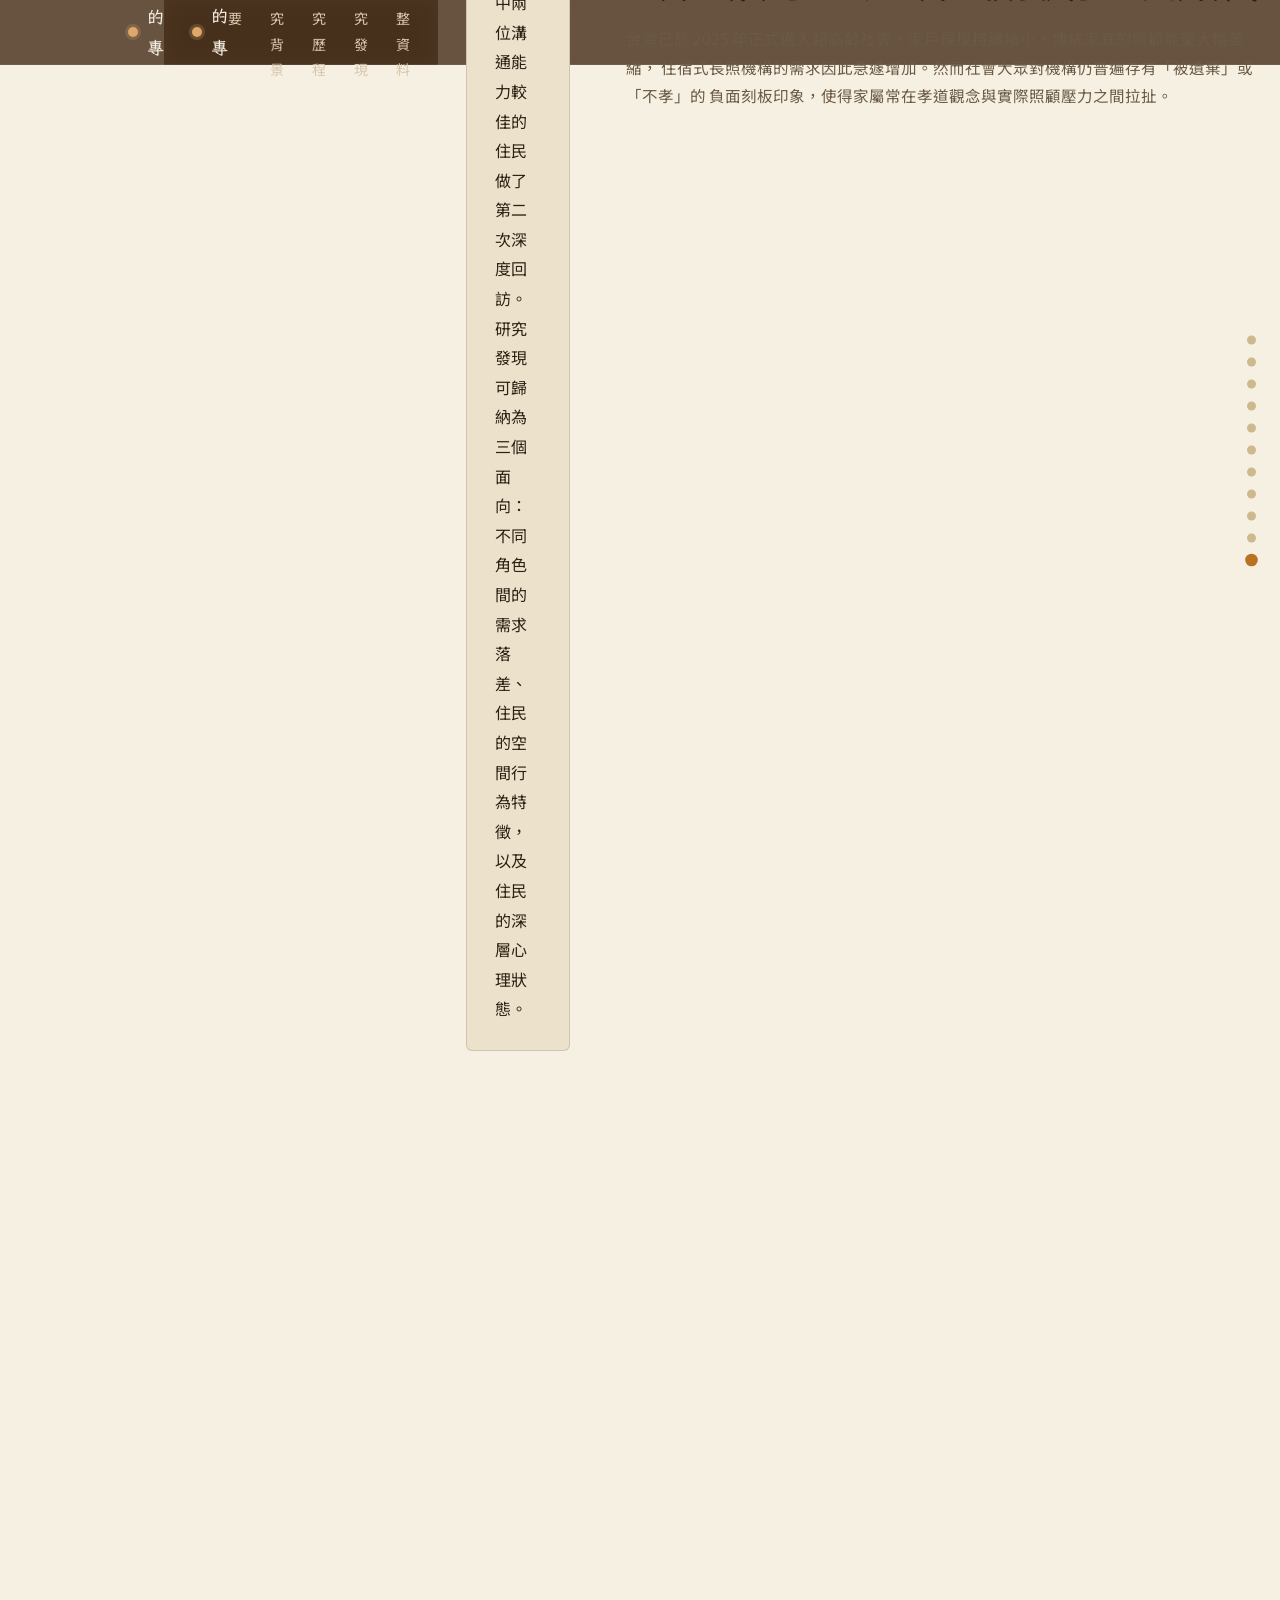
==== projects/project-1.html @ fac9aaf3 "Update project-1.html" ====
<!DOCTYPE html>
<html lang="zh-Hant">
<head>
<meta charset="UTF-8">
<meta name="viewport" content="width=device-width, initial-scale=1.0">
<title>專題一｜住宿式長照機構之空間需求分析：以悠然山莊為例</title>
<meta name="description" content="以台南關廟悠然山莊為研究場域的質性訪談研究，探討住宿式長照機構轉型過程中的多方空間需求落差。">
<link rel="stylesheet" href="../assets/css/style.css">
</head>
<body>

<nav class="side-nav" aria-label="頁內導覽">
  <a href="#summary"><span class="tip">摘要</span></a>
  <a href="#background"><span class="tip">研究背景與動機</span></a>
  <a href="#site-object"><span class="tip">研究場域與對象</span></a>
  <a href="#method"><span class="tip">研究方法</span></a>
  <a href="#timeline"><span class="tip">研究歷程</span></a>
  <a href="#findings"><span class="tip">研究發現</span></a>
  <a href="#guideline-compare"><span class="tip">延伸分析</span></a>
  <a href="#limits"><span class="tip">研究限制</span></a>
  <a href="#reflection"><span class="tip">個人反思</span></a>
  <a href="#poster"><span class="tip">成果海報</span></a>
  <a href="#downloads"><span class="tip">完整資料</span></a>
</nav>

<nav class="site-nav">
  <div class="wrap">
    <a href="../index.html" class="brand"><span class="mark"></span>許智禕的專題研究</a>
    <nav class="site-nav">
  <div class="wrap">
    <a href="../index.html" class="brand"><span class="mark"></span>許智禕的專題研究</a>
    <ul class="nav-links">
    <ul class="nav-links">
      <li><a href="#summary">摘要</a></li>
      <li><a href="#background">研究背景</a></li>
      <li><a href="#timeline">研究歷程</a></li>
      <li><a href="#findings">研究發現</a></li>
      <li><a href="#downloads">完整資料</a></li>
    </ul>
  </div>
</nav>

<header class="band-dark hero" style="padding:64px 0 70px;">
  <div class="wrap hero-grid">
    <div class="hero-text">
      <div class="crumb"><a href="../index.html">首頁</a><span>／</span><span>專題一</span></div>
      <h1 style="font-size:clamp(24px,3.2vw,38px); max-width:15.5em; margin-top:8px; white-space:nowrap;">住宿式長照機構之空間需求分析：<br>以悠然山莊為例</h1>
      <p class="hero-sub">
        台灣即將邁入超高齡社會，住宿式長照機構逐漸成為晚年生活無法迴避的選項之一。
        這學期，我走進台南關廟的悠然山莊，透過訪談經營方、第一線工作人員與三位不同狀態的住民，
        試著釐清一件事：經營方、工作人員與住民，對於空間需求的落差究竟是什麼。
      </p>
      <div class="hero-meta">
        <span>114 學年度下學期</span>
        <span>指導老師｜劉家幸、楊佳翰</span>
        <span>研究場域｜悠然山莊・台南關廟</span>
      </div>
    </div>
    <div class="hero-image">
      <div class="upload-slot frameless" style="aspect-ratio:4/3;">
        <img src="../assets/img/hero-photo.jpg" alt="悠然山莊園區一景">
        <div class="upload-placeholder">
          <svg width="26" height="26" viewBox="0 0 24 24" fill="none"><path d="M12 16V4M12 4L7 9M12 4l5 5M4 16v2a2 2 0 002 2h12a2 2 0 002-2v-2" stroke="currentColor" stroke-width="1.4" stroke-linecap="round" stroke-linejoin="round"/></svg>
          <span class="up-title">悠然山莊園區一景</span>
          <span class="up-path">assets/img/hero-photo.jpg</span>
        </div>
      </div>
    </div>
  </div>
</header>

<section id="summary">
  <div class="wrap">
    <div class="callout reveal">
      <span class="eyebrow">摘要</span>
      <p style="margin-top:14px; font-size:16px; color:var(--ink);">
        本研究以長照機構——悠然山莊為研究場域，採質性訪談法，訪談對象涵蓋經營方、服務方，
        以及園區內部不同狀態的住民，並針對其中兩位溝通能力較佳的住民做了第二次深度回訪。
        研究發現可歸納為三個面向：不同角色間的需求落差、住民的空間行為特徵，以及住民的深層心理狀態。
      </p>
    </div>
  </div>
</section>

<hr class="divider">

<section id="background">
  <div class="wrap">
    <div class="section-head reveal" style="max-width:none;">
      <span class="eyebrow">研究背景與動機</span>
      <h2 style="white-space:nowrap;">空間「存在」，跟空間「被使用」，是兩件事</h2>
      <p style="max-width:none;">
        台灣已於 2025 年正式邁入超高齡社會，家戶規模持續縮小，傳統家庭的照顧能量大幅萎縮，
        住宿式長照機構的需求因此急遽增加。然而社會大眾對機構仍普遍存有「被遺棄」或「不孝」的
        負面刻板印象，使得家屬常在孝道觀念與實際照顧壓力之間拉扯。
      </p>
    </div>

    <div class="stat-row reveal">
      <div class="stat"><span class="num">2025</span><span class="lbl">台灣正式邁入超高齡社會（65 歲以上人口逾 20%）</span></div>
      <div class="stat"><span class="num">3.57 → 2.47</span><span class="lbl">家戶平均人數，1996 年至 2023 年的變化</span></div>
      <div class="stat"><span class="num">13 萬+</span><span class="lbl">全台住宿式長照機構入住需求人數</span></div>
    </div>

    <p class="reveal" style="margin-top:30px;">
      這個研究的起點，是參與建築系工作坊、實地走進悠然山莊的經驗。
      園區佔地廣闊、環境優質，但聆聽執行長介紹園區願景之餘，也觀察到部分區域處於低度使用甚至荒蕪的狀態，
      而機構本身也懷抱著活化空間、促成社區共融的願景。這構成了研究最初的問題意識：如何活化閒置空間以促進社區共融。
    </p>
    <p class="reveal">
      但隨著訪談逐漸深入，問題意識逐漸延伸擴展為對機構內部使用者真實需求的關注。
      要回應機構「社區共融」的願景，不能只停留在閒置空間如何被重新利用的層次，
      更必須先釐清住民在既有生活空間中，於空間使用與心理感受兩個層面上真正面對的需求與困境。
    </p>
  </div>
</section>

<hr class="divider">

<section id="site-object">
  <div class="wrap">
    <div class="section-head reveal" style="max-width:none;">
      <span class="eyebrow">研究場域與對象</span>
      <h2>悠然山莊安養中心</h2>
      <p style="max-width:none;">悠然山莊位於台南關廟，屬於長照分級制度中的 A 級單位（個案管理中心）。園區佔地約 7 甲，主要建物為ㄇ字型配置，內部依住民狀態分為安養、養護（一般養護、管路養護、重症照護）等不同照護分區。</p>
    </div>

    <div class="site-gallery reveal">
      <div class="gallery-item">
        <p class="gallery-caption">園區局部衛星圖</p>
        <div class="upload-slot" style="aspect-ratio:4/3;" data-lightbox>
          <img src="../assets/img/site-map.jpg" alt="悠然山莊園區局部衛星圖，標示主要建物、居住活動空間與長者散步路徑">
          <div class="upload-placeholder">
            <svg width="26" height="26" viewBox="0 0 24 24" fill="none"><path d="M12 16V4M12 4L7 9M12 4l5 5M4 16v2a2 2 0 002 2h12a2 2 0 002-2v-2" stroke="currentColor" stroke-width="1.4" stroke-linecap="round" stroke-linejoin="round"/></svg>
            <span class="up-title">園區局部衛星圖</span>
            <span class="up-path">assets/img/site-map.jpg</span>
          </div>
        </div>
      </div>
      <div class="gallery-item">
        <p class="gallery-caption">悠然山莊 1F 平面圖</p>
        <div class="upload-slot" style="aspect-ratio:4/3;" data-lightbox>
          <img src="../assets/img/floorplan.jpg" alt="悠然山莊一樓平面圖">
          <div class="upload-placeholder">
            <svg width="26" height="26" viewBox="0 0 24 24" fill="none"><path d="M12 16V4M12 4L7 9M12 4l5 5M4 16v2a2 2 0 002 2h12a2 2 0 002-2v-2" stroke="currentColor" stroke-width="1.4" stroke-linecap="round" stroke-linejoin="round"/></svg>
            <span class="up-title">悠然山莊 1F 平面圖</span>
            <span class="up-path">assets/img/floorplan.jpg</span>
          </div>
        </div>
      </div>
      <div class="gallery-item">
        <p class="gallery-caption">長者散步行經之鐵皮屋咖啡廳現狀</p>
        <div class="upload-slot" style="aspect-ratio:4/3;" data-lightbox>
          <img src="../assets/img/cafe.jpg" alt="長者散步行經之鐵皮屋咖啡廳現況">
          <div class="upload-placeholder">
            <svg width="26" height="26" viewBox="0 0 24 24" fill="none"><path d="M12 16V4M12 4L7 9M12 4l5 5M4 16v2a2 2 0 002 2h12a2 2 0 002-2v-2" stroke="currentColor" stroke-width="1.4" stroke-linecap="round" stroke-linejoin="round"/></svg>
            <span class="up-title">鐵皮屋咖啡廳現狀</span>
            <span class="up-path">assets/img/cafe.jpg</span>
          </div>
        </div>
      </div>
    </div>

    <div class="section-head reveal" style="margin-top:56px;">
      <span class="eyebrow">訪談對象・共六位</span>
      <h2 style="font-size:24px;">涵蓋經營方、服務方、住民方三種角色</h2>
    </div>
    <div class="people-grid reveal">
      <div class="people-card">
        <h4>悠然山莊執行長</h4>
        <p>機構整體營運管理、長照政策對接、園區願景規劃</p>
      </div>
      <div class="people-card">
        <h4>社工組長</h4>
        <p>負責住民入住評估、個案管理等事項，並擔任跨專業團隊與家屬間的行政協調樞紐</p>
      </div>
      <div class="people-card">
        <h4>兼任活動組之照服員</h4>
        <p>負責第一線住民的日常生活照護，亦參與活動的規劃與執行</p>
      </div>
      <div class="people-card">
        <h4>住民 A</h4>
        <p>安養住民，可自由移動，能清楚表達想法，生活可自理</p>
      </div>
      <div class="people-card">
        <h4>住民 B</h4>
        <p>養護區住民，仰賴助行器移動，生活部分需要協助，意識清楚、能溝通</p>
      </div>
      <div class="people-card">
        <h4>住民 C</h4>
        <p>養護區住民，行動不便需要較多日常照護，但仍能簡單表達感受</p>
      </div>
    </div>
  </div>
</section>

<hr class="divider">

<section id="method">
  <div class="wrap">
    <div class="section-head reveal" style="max-width:none;">
      <span class="eyebrow">研究方法</span>
      <h2>提案規劃與實際執行</h2>
      <p style="max-width:none;">受限於一學期的時間，於方法與訪談範圍做了取捨。</p>
    </div>

    <div class="compare reveal">
      <div class="planned">
        <h4>提案原訂・混合研究法</h4>
        <ul>
          <li>非參與式觀察法，記錄住民與實質環境空間的互動現況</li>
          <li>半結構式深度訪談，涵蓋機構方、住民、員工照護者、家屬、附近居民共五類利害關係人</li>
          <li>量化問卷與 AHP 層級分析，呈現各項需求因子的優先順序與權重</li>
          <li>預期產出需求階層樹狀圖、利害關係人交互衝突矩陣、空間機能建議書</li>
        </ul>
      </div>
      <div class="actual">
        <h4>實際執行・質性訪談</h4>
        <ul>
          <li>半結構式質性訪談，聚焦機構內部三類角色（經營方、服務方、住民方）共六人</li>
          <li>針對溝通能力較佳的住民 A、B 進行第二次深度回訪</li>
          <li>對住民 B 所述內容，回頭向社工組長做交叉確認</li>
          <li>預期產出完整結案報告</li>
        </ul>
      </div>
    </div>
  </div>
</section>

<hr class="divider">

<section id="timeline">
  <div class="wrap">
    <div class="section-head reveal">
      <span class="eyebrow">研究歷程</span>
      <h2>從初步觀察，到深度訪談</h2>
    </div>

    <div class="path-rail reveal">
      <div class="path-node">
        <span class="node-tag">Step 1</span>
        <h4>建築系工作坊・初步觀察</h4>
        <p>實地走入悠然山莊園區參訪，聆聽執行長介紹園區願景，初步觀察空間使用現況，並嘗試小型設計方案。</p>
      </div>
      <div class="path-node">
        <span class="node-tag">Step 2</span>
        <h4>機構前期調查</h4>
        <p>整理悠然山莊的服務定位、組織脈絡與近期發展，作為訪談前的背景準備。</p>
      </div>
      <div class="path-node">
        <span class="node-tag">Step 3</span>
        <h4>執行長訪談</h4>
        <p>釐清機構目標、限制條件、過去對外互動經驗，並確認後續訪談對象建議名單。</p>
      </div>
      <div class="path-node">
        <span class="node-tag">Step 4</span>
        <h4>第一次廣泛訪談</h4>
        <p>完成對社工組長、照服兼活動組員，以及住民 A、B、C 的初步訪談。這階段的回應多停留在表面現象，尚未真正觸及住民內心的想法。</p>
      </div>
      <div class="path-node node-clay">
        <span class="node-tag">Step 5</span>
        <h4>個案二次深度回訪</h4>
        <p>聚焦溝通能力較佳的住民 A、B，針對第一次訪談未問到位之處優化與深化，探究入住前後的生活心理對比、散步路徑的底層邏輯，以及對「歸屬感」與「空間自主權」的真實感受。住民 C 因年事已高、時間配合度限制，暫停第二次訪談。</p>
      </div>
      <div class="path-node">
        <span class="node-tag">Step 6</span>
        <h4>訪談資料整理與發現收斂</h4>
        <p>將兩輪訪談內容系統整理，歸納出下方三項研究發現。</p>
      </div>
    </div>

    <div class="timeline-photo reveal">
      <div class="upload-slot" style="max-width:380px; aspect-ratio:4/3;">
        <img src="../assets/img/team-portrait.jpg" alt="研究者與訪談對象的合照，經 AI 處理">
        <div class="upload-placeholder">
          <svg width="26" height="26" viewBox="0 0 24 24" fill="none"><path d="M12 16V4M12 4L7 9M12 4l5 5M4 16v2a2 2 0 002 2h12a2 2 0 002-2v-2" stroke="currentColor" stroke-width="1.4" stroke-linecap="round" stroke-linejoin="round"/></svg>
          <span class="up-title">研究路上的合照</span>
          <span class="up-path">assets/img/team-portrait.jpg</span>
        </div>
      </div>
      <p class="gallery-caption" style="margin-top:10px; max-width:380px;">與其中一位訪談對象的合照（經 AI 處理）</p>
    </div>
  </div>
</section>

<hr class="divider">

<section id="findings">
  <div class="wrap">
    <div class="section-head reveal">
      <span class="eyebrow">研究發現</span>
      <h2>三個面向：需求落差、空間行為、深層心理</h2>
    </div>

    <div class="reveal">
      <div class="finding">
        <span class="fnum">01</span>
        <div>
          <h3>不同角色間的需求落差</h3>
          <p>
            機構經營方、第一線工作人員與住民三方，對同一項空間或管理措施，常有截然不同的感受與優先順序——
            而且這種落差不只存在於「機構說的」與「住民感受到的」之間，連機構內部「正式政策」與「實際執行」
            之間也存在落差。經營方傾向重視自立支援計畫、動線效率與環境美化等「重大議題」，
            但住民自己反覆強調、念念不忘的，往往是飯菜口感、戶外遮蔭不足這類貼身的「小事」，
            兩者呈現出明顯的優先順序錯位。
          </p>
        </div>
      </div>
      <div class="finding">
        <span class="fnum">02</span>
        <div>
          <h3>住民的空間行為特徵</h3>
          <p>
            住民的空間使用行為高度一致，且能被多方來源交叉驗證：<strong>看到有椅子的地方就會停留。</strong>
            咖啡廳、大廳、服務台附近因為有桌椅而成為熱門停留點；座椅是重要的社交觸發節點，
            若可坐之處被撤除，長輩便會失去停留誘因，社交互動的機會也隨之降低。
            此外，出於對草地不平、蛇類出沒的安全考量，住民的移動範圍普遍侷限於鋪設柏油路面的區域，
            使廣大的綠地呈現低度使用的狀態。
          </p>
        </div>
      </div>
      <div class="finding">
        <span class="fnum">03</span>
        <div>
          <h3>住民的深層心理狀態</h3>
          <p>
            在較深入的第二次回訪中，浮現出比表面生活描述更核心的心理議題：即便入住超過 15 年的資深住民，
            仍因感受到管理方對行動範圍、作息安排的規範，而缺乏對空間的歸屬感，認為「空間不是自己的」。
            部分長輩以「看開了、順其自然」來表達對環境的適應，但問及「想要改善的地方」時，
            常因不抱期待而選擇將話語帶過。這提醒研究者，理解長者的口語回應時，不能只停留在字面陳述。
          </p>
        </div>
      </div>
    </div>

    
  </div>
</section>
  <hr class="divider">

<section id="guideline-compare">
  <div class="wrap">
    <div class="section-head reveal" style="max-width:none;">
  <span class="eyebrow">延伸分析</span>
  <h2>用一份官方指引檢視這些發現</h2>
  <p style="margin-top:14px; max-width:none;">
        完成訪談分析後，我另外找到教育部委託編製的《高齡友善學習環境的指引》，
        並嘗試用它檢視悠然山莊的訪談發現。這份指引原本是為「樂齡學習中心」——
        也就是長者白天到訪、上完課就離開的社區學習場所——所設計的，並不是為住宿式機構而寫。
        但指引背後的邏輯，其實是針對「老化中的身體與心理」而非針對特定空間類型，
        這讓它成為一個可以借用、但需要保留場域差異的分析工具。
      </p>
    </div>

   <div class="section-head reveal" style="max-width:none; margin-top:44px;">
  <p style="max-width:none;">
    以指引提供的四種角度，交叉比對訪談內容，逐一檢視悠然山莊在每個角度下的現況：
  </p>
</div>

<div class="reveal">
  <div class="finding">
    <span class="fnum">01</span>
    <div>
      <h3>六種空間障礙類型 × 訪談發現</h3>
      <p>
        對照指引列出的垂直移動、水平移動、緩衝不足、設備高度、設備費力、環境知覺六種常見障礙類型，
        逐一檢視訪談中是否有對應的具體描述，為這些具體觀察建立分類基礎，以便與其他長照研究互相參照。
      </p>
    </div>
  </div>
  <div class="finding">
    <span class="fnum">02</span>
    <div>
      <h3>三層次設計架構：可用、好用、喜歡用</h3>
      <p>
        以無障礙設計、通用設計、友善環境設計三個遞進層次，評估悠然山莊在每個層次上
        分別達成與尚未達成的部分，藉此解釋「空間存在」與「空間被喜歡使用」之間的落差從何而來。
      </p>
    </div>
  </div>
  <div class="finding">
    <span class="fnum">03</span>
    <div>
      <h3>環境設計指標逐條比對</h3>
      <p>
        逐條檢視指引訂出的建築法規、室內空間、學習輔助等基本與優化指標，
        確認哪些已有訪談證據支持、哪些仍屬空白，藉此系統性盤點目前資料涵蓋的範圍。
      </p>
    </div>
  </div>
  <div class="finding">
    <span class="fnum">04</span>
    <div>
      <h3>六項無障礙設計原則 × 住民心理層面</h3>
      <p>
        將安全、舒適、適合、自主、互動、共融六項原則，對照住民訪談中反覆浮現的心理感受，
        尤其是歸屬感與自主權相關的表達，把住民口語中透露的情緒，對應到可以被具體討論的概念。
      </p>
    </div>
  </div>
</div>
     <figure class="reveal" style="margin:36px 0 8px;">
      <img src="../assets/img/tier-diagram.svg" alt="高齡友善學習環境三層次架構：可用、好用、喜歡用，對照悠然山莊現況評估" style="width:100%; height:auto; border-radius:14px;">
    </figure>

<div class="pull reveal" style="margin-top:36px;">
  綜合四種對照後可以看到：悠然山莊在法規面向的「可用」層次大致達標，
  缺口集中在通用設計強調的彈性使用，以及友善環境設計強調的自主、互動、共融——
  這也解釋了為什麼硬體條件不差，住民卻仍缺乏歸屬感。
</div>

  </div>
</section>

<hr class="divider">

<section id="limits">
  <div class="wrap">
    <div class="section-head reveal" style="max-width:none;">
      <span class="eyebrow">研究限制</span>
      <h2>研究樣本與範圍限制</h2>
      <p style="max-width:none;">
        本研究目前受訪樣本仍較為有限，訪談視角多集中於機構內部（經營方、服務方與住民方），
        尚未涵蓋原訂計畫中的家屬與附近居民兩類外部利害關係人，
        使研究在呈現機構轉型過程中多方利害關係人交互需求的全貌上仍有限制。
      </p>
    </div>
  </div>
</section>

<hr class="divider">

<section id="reflection">
  <div class="wrap">
    <div class="section-head reveal">
      <span class="eyebrow">個人反思</span>
      <h2>研究執行的反思</h2>
    </div>

    <div class="reflect-grid reveal">
      <div class="reflect-card">
        <h4>待改進之處</h4>
        <p>
          第一次訪談僅使用 Notion AI 的會議記錄功能，未同步進行錄音，加上該工具對台語辨識能力有限，
          導致部分訪談內容流失、事後難以補齊；訪談期間的時間分配也未妥善規劃，
          一度因其他課程作業排擠了專題進度；此外，訪談追問的深度仍待加強，
          部分受訪者提及的關鍵線索未能即時追問下去，需仰賴事後重聽逐字稿才發現遺漏之處。
        </p>
      </div>
      <div class="reflect-card">
        <h4>方法論上的收穫</h4>
        <p>
          質性訪談的價值不僅在於蒐集「答案」，更在於理解受訪者表達背後的脈絡與限制——
          包括語言腔調的隔閡、長者口語表達的限制，以及如何在有限時間內逐步建立信任。
          從最初規劃的多元方法與五類利害關係人，到實際聚焦於質性訪談與機構內部三類角色，
          這個調整過程也讓我學會在有限資源下，重新評估研究範圍的優先順序。
        </p>
      </div>
    </div>
  </div>
</section>

<hr class="divider">

<section id="poster">
  <div class="wrap">
    <div class="section-head reveal">
      <span class="eyebrow">成果海報</span>
    </div>
    <div class="poster-frame reveal" data-lightbox-pdf="../assets/files/poster.pdf">
      <div class="upload-slot">
        <img src="../assets/img/poster-full.jpg" alt="住宿式長照機構之空間需求分析：以悠然山莊為例 — 專題成果海報">
        <div class="upload-placeholder">
          <svg width="26" height="26" viewBox="0 0 24 24" fill="none"><path d="M12 16V4M12 4L7 9M12 4l5 5M4 16v2a2 2 0 002 2h12a2 2 0 002-2v-2" stroke="currentColor" stroke-width="1.4" stroke-linecap="round" stroke-linejoin="round"/></svg>
          <span class="up-title">成果海報</span>
          <span class="up-path">assets/img/poster-full.jpg</span>
        </div>
      </div>
      <span class="poster-hint">
        <svg width="12" height="12" viewBox="0 0 24 24" fill="none"><circle cx="11" cy="11" r="7" stroke="currentColor" stroke-width="1.8"/><path d="M21 21l-4.3-4.3M11 8v6M8 11h6" stroke="currentColor" stroke-width="1.8" stroke-linecap="round"/></svg>
        點擊放大
      </span>
    </div>
  </div>
</section>

<div class="lightbox" aria-hidden="true">
  <button class="lightbox-close" aria-label="關閉">&times;</button>
  <img src="" alt="成果海報放大檢視">
  <span class="lightbox-hint">點擊圖片可再放大看細節</span>
</div>

<hr class="divider">

<section id="downloads">
  <div class="wrap">
    <div class="section-head reveal" style="max-width:none;">
      <span class="eyebrow">完整資料</span>
      <h2 style="font-size:23px;">觀看原始文件</h2>
    </div>
    <div class="dl-row reveal">
      <a class="dl-btn" href="../assets/files/report.pdf" target="_blank" rel="noopener">
        <svg width="15" height="15" viewBox="0 0 16 16" fill="none"><path d="M2 8s2.5-5 6-5 6 5 6 5-2.5 5-6 5-6-5-6-5z" stroke="currentColor" stroke-width="1.4" stroke-linejoin="round"/><circle cx="8" cy="8" r="1.8" stroke="currentColor" stroke-width="1.4"/></svg>
        結案報告 
      </a>
      <a class="dl-btn" href="../assets/files/poster.pdf" target="_blank" rel="noopener">
        <svg width="15" height="15" viewBox="0 0 16 16" fill="none"><path d="M2 8s2.5-5 6-5 6 5 6 5-2.5 5-6 5-6-5-6-5z" stroke="currentColor" stroke-width="1.4" stroke-linejoin="round"/><circle cx="8" cy="8" r="1.8" stroke="currentColor" stroke-width="1.4"/></svg>
        成果海報 
      </a>
      <a class="dl-btn" href="../assets/files/guideline-analysis.pdf" target="_blank" rel="noopener">
  <svg width="15" height="15" viewBox="0 0 16 16" fill="none"><path d="M2 8s2.5-5 6-5 6 5 6 5-2.5 5-6 5-6-5-6-5z" stroke="currentColor" stroke-width="1.4" stroke-linejoin="round"/><circle cx="8" cy="8" r="1.8" stroke="currentColor" stroke-width="1.4"/></svg>
  空間指引對照分析報告 
</a>
    </div>
    <p class="dl-note" style="max-width:none;">
      點擊會在新分頁開啟 PDF 預覽。
      研究過程中使用 Notion AI、Perplexity、NotebookLM、ChatGPT、Claude 等AI工具協助資料整理，
      完整 AI 使用聲明詳見結案報告附錄。
    </p>

    <details class="reveal" style="margin-top:34px;">
      <summary style="cursor:pointer; font-weight:700; color:var(--amber-dark); font-size:14.5px;">參考文獻</summary>
      <div style="margin-top:16px; font-size:13.5px; color:var(--ink-soft); line-height:2;">
        <p>內政部建築研究所（2025）。《住宿式長期照顧機構空間設施設計之研究》（報告編號：PR11408-0011）。</p>
        <p>林金定、嚴嘉楓、陳美花（2005）。質性研究方法：訪談模式與實施步驟分析。《身心障礙研究季刊》，3（2），122-136。</p>
        <p>吳俊毅（2021）。《幸福銀髮長期照顧機構經營模式規劃之研究》（碩士論文，嶺東科技大學）。</p>
        <p>洪子晴（2014）。《高齡者入住安養機構決策歷程之研究》。</p>
        <p>張書齊（2018）。《機構式長期照顧家屬照顧壓力與機構衝突之研究》。</p>
        <p>許媖婷（2016）。《高齡者入住安養機構影響因素之探討—以雙連安養中心為例》（碩士論文，中國文化大學）。</p>
        <p>許雅涵（2018）。《老人安養機構經營管理之研究—以台南市悠然山莊為例》（碩士論文，長榮大學）。</p>
        <p>郭良蕙（2010）。《台灣地區老人安養機構經營管理策略之研究—以台北市民營老人安養機構為例》（碩士論文，中國文化大學）。</p>
        <p>陳佩純（2004）。《應用焦點團體探討使用者需求脈絡之研究》（碩士論文，台北科技大學）。</p>
        <p>黃綉雯（2021）。《社區高齡者團體音樂活動之經驗歷程：焦點團體分析》（碩士論文，高雄醫學大學）。</p>
        <p>詹欣宜（2015）。《大型高齡者照顧設施實施「在地老化」之探討—以「S」安養中心為例》（碩士論文，東海大學）。</p>
        <p>蔡宜呈（2018）。《老人安養機構住民生活滿意度之研究—以頤苑自費安養中心為例》（碩士論文，中國文化大學）。</p>
        <p>劉正、齊力（2019）。《臺灣高齡者的居住狀況與機構照顧的需求趨勢》。國土及公共治理季刊，7（1），70-85。</p>
        <p>衛生福利部統計處（2017）。《106 年老人狀況調查抽樣設計》（附件 2）。</p>
      </div>
    </details>
  </div>
</section>

<hr class="divider">

<section id="exhibition">
  <div class="wrap">
    <div class="section-head reveal" style="max-width:none;">
      <span class="eyebrow">延伸閱讀</span>
      <h2 style="font-size:23px;">114 學年度下學期・全校不分系學士學位學程專題展</h2>
      <p style="max-width:none;">本學期全校不分系學士學位學程之專題成果，皆彙整於此網頁中，可瀏覽所有同學的研究主題與執行方向。</p>
    </div>
    <a class="dl-btn ghost" href="https://chehan-demo.vercel.app/%E4%B8%8D%E5%88%86%E7%B3%BB%E5%B0%88%E9%A1%8C%E5%B1%95_2026#" target="_blank" rel="noopener">
      前往專題展網頁 ↗
    </a>
  </div>
</section>

<footer class="site-footer band-dark">
  <div class="wrap">
    <span>© 許智禕・國立成功大學全校不分系學士學位學程</span>
    <span><a href="../index.html">回到首頁</a></span>
  </div>
</footer>

<script src="../assets/js/main.js"></script>
</body>
</html>
---- assets/css/style.css ----
/* ==========================================================================
   住宿式長照機構之空間需求分析 — 研究網站
   Design tokens — warm brown / amber / clay palette
   ========================================================================== */

@import url('https://fonts.googleapis.com/css2?family=LXGW+WenKai+TC:wght@300;400;500;600;700&family=Noto+Sans+TC:wght@300;400;500;600;700;800&display=swap');

:root{
  /* colour: warm plaster, toasted coffee-brown, marigold accent, clay-roof rust */
  --coffee-900:#47301b;
  --coffee-800:#5c4023;
  --coffee-700:#6e4e2b;
  --paper:#f6f0e2;
  --paper-dim:#ece2cc;
  --ink:#2e2013;
  --ink-soft:#6b5a45;
  --amber:#b9721f;
  --amber-dark:#8f5716;
  --clay:#a9552e;
  --clay-soft:#e0a868;
  --stone:#cdb98d;
  --stone-line: rgba(46,32,19,0.15);
  --paper-rgb: 246,240,226;

  --font-display:'LXGW WenKai TC', 'Noto Sans TC', serif;
  --font-body:'Noto Sans TC', -apple-system, sans-serif;

  --maxw: 1080px;
}

*,*::before,*::after{ box-sizing:border-box; }
html{ scroll-behavior:smooth; }
body{
  margin:0;
  background:var(--paper);
  color:var(--ink);
  font-family:var(--font-body);
  line-height:1.85;
  -webkit-font-smoothing:antialiased;
  font-size:16px;
}
img{ max-width:100%; display:block; }
a{ color:inherit; }

::selection{ background:var(--amber); color:var(--paper); }

@media (prefers-reduced-motion: reduce){
  *{ animation-duration:0.01ms !important; animation-iteration-count:1 !important; transition-duration:0.01ms !important; scroll-behavior:auto !important; }
}

a:focus-visible, button:focus-visible{
  outline:2px solid var(--amber);
  outline-offset:3px;
  border-radius:2px;
}

.wrap{
  max-width:var(--maxw);
  margin:0 auto;
  padding:0 28px;
}

.eyebrow{
  font-family:var(--font-body);
  font-size:12.5px;
  letter-spacing:0.22em;
  text-transform:uppercase;
  color:var(--amber-dark);
  font-weight:700;
  display:inline-flex;
  align-items:center;
  gap:10px;
}
.eyebrow::before{
  content:"";
  width:20px; height:1px;
  background:var(--amber-dark);
  display:inline-block;
}

h1,h2,h3,h4{
  font-family:var(--font-display);
  font-weight:600;
  margin:0;
  color:var(--ink);
  letter-spacing:0.01em;
}

p{ margin:0 0 1em; color:var(--ink-soft); }
p:last-child{ margin-bottom:0; }

/* ---------------------------- nav ---------------------------- */
.site-nav{
  position:sticky; top:0; z-index:40;
  background:rgba(71,48,27,0.82);
  backdrop-filter:blur(10px);
  border-bottom:1px solid rgba(255,255,255,0.08);
}
.site-nav .wrap{
  display:flex; align-items:center; justify-content:space-between;
  height:64px;
}
.brand{
  font-family:var(--font-display);
  font-weight:600;
  font-size:17px;
  text-decoration:none;
  display:flex; align-items:center; gap:9px;
  color:var(--paper);
}
.brand .mark{
  width:10px;height:10px;border-radius:50%;
  background:var(--clay-soft);
  box-shadow:0 0 0 3px rgba(224,168,104,0.22);
  flex:none;
}
.nav-links{ display:flex; gap:28px; list-style:none; margin:0; padding:0; font-size:14px; }
.nav-links a{ text-decoration:none; color:#d8c6ac; padding:6px 0; border-bottom:1px solid transparent; transition:border-color .2s, color .2s; }
.nav-links a:hover{ color:var(--clay-soft); border-color:var(--clay-soft); }
@media (max-width:900px){
  .nav-links{ display:none; }
}
@media (max-width:640px){
  .brand{ font-size:15px; }
}

/* ---------------------------- side scroll-spy nav (dots) ---------------------------- */
.side-nav{
  position:fixed; right:24px; top:50%; transform:translateY(-50%);
  display:flex; flex-direction:column; gap:13px;
  z-index:45;
}
.side-nav a{
  width:9px; height:9px; border-radius:50%;
  background:var(--stone);
  display:block; position:relative;
  transition:background .2s ease, transform .2s ease;
}
.side-nav a:hover, .side-nav a.active{ background:var(--amber); transform:scale(1.4); }
.side-nav a .tip{
  position:absolute; right:20px; top:50%; transform:translateY(-50%);
  white-space:nowrap; font-size:12px; font-weight:600;
  background:var(--coffee-900); color:var(--paper);
  padding:5px 10px; border-radius:4px;
  opacity:0; pointer-events:none; transition:opacity .2s ease;
}
.side-nav a:hover .tip{ opacity:1; }
@media (max-width:900px){ .side-nav{ display:none; } }

/* ---------------------------- hero / dark bands ---------------------------- */
.band-dark{
  background:
    radial-gradient(ellipse 900px 500px at 15% -10%, rgba(224,168,104,0.22), transparent 60%),
    linear-gradient(180deg, var(--coffee-900), var(--coffee-800));
  color:var(--paper);
  position:relative;
  overflow:hidden;
}
.band-dark::after{
  content:"";
  position:absolute; inset:0;
  background-image:
    radial-gradient(rgba(255,255,255,0.045) 1px, transparent 1px);
  background-size:22px 22px;
  opacity:.5;
  pointer-events:none;
}
.band-dark h1, .band-dark h2, .band-dark h3{ color:var(--paper); }
.band-dark p{ color:#ddcdb4; }
.band-dark .eyebrow{ color:var(--clay-soft); }
.band-dark .eyebrow::before{ background:var(--clay-soft); }

.hero{
  padding:96px 0 84px;
}
.hero .wrap{ position:relative; z-index:1; }
.hero-grid{
  display:grid; grid-template-columns:1.7fr 0.85fr; gap:40px; align-items:center;
}
@media (max-width:860px){
  .hero-grid{ grid-template-columns:1fr; }
  .hero-image{ order:2; max-width:280px; }
}
.hero h1{
  font-size:clamp(30px, 4.4vw, 50px);
  line-height:1.5;
  margin:22px 0 26px;
  max-width:16.5em;
}
.hero h1 .accent{ color:var(--clay-soft); }
.hero-sub{
  color:#ddcdb4;
  font-size:16px;
  max-width:640px;
  margin:0 0 34px;
}
.hero-meta{
  display:flex; flex-wrap:wrap; gap:10px 14px;
  font-size:13.5px; color:#cdbb9d;
}
.hero-meta span{
  padding:5px 12px;
  border:1px solid rgba(255,255,255,0.18);
  border-radius:999px;
}
.scroll-cue{
  margin-top:56px;
  display:flex; align-items:center; gap:10px;
  color:#b2a086; font-size:12.5px; letter-spacing:.14em;
}
.scroll-cue svg{ animation:bob 2.2s ease-in-out infinite; }
@keyframes bob{ 0%,100%{ transform:translateY(0);} 50%{ transform:translateY(5px);} }

/* ---------------------------- sections ---------------------------- */
section{ padding:74px 0; }
.section-head{ margin-bottom:38px; max-width:680px; }
.section-head h2{ font-size:clamp(24px,3vw,32px); margin-top:14px; line-height:1.5;}
.section-head p{ margin-top:14px; font-size:15.5px; }

.divider{
  border:none; border-top:1px solid var(--stone-line);
  margin:0;
}

/* ---------------------------- path / node motif (used within a single project's timeline) ---------------------------- */
.path-rail{
  position:relative;
  padding-left:34px;
}
.path-rail::before{
  content:"";
  position:absolute; left:5px; top:8px; bottom:8px; width:1px;
  background-image:linear-gradient(var(--stone) 55%, transparent 0%);
  background-size:1px 10px;
  background-repeat:repeat-y;
}
.path-node{
  position:relative;
  padding-bottom:44px;
}
.path-node:last-child{ padding-bottom:0; }
.path-node::before{
  content:"";
  position:absolute; left:-34px; top:4px;
  width:11px; height:11px; border-radius:50%;
  background:var(--paper);
  border:2px solid var(--amber);
}
.path-node.node-clay::before{ border-color:var(--clay); }
.path-node .node-tag{
  font-size:12px; letter-spacing:.1em; text-transform:uppercase;
  color:var(--amber-dark); font-weight:700; margin-bottom:6px; display:block;
}
.path-node h4{ font-size:18px; margin-bottom:8px; }
.path-node p{ font-size:14.8px; }

.timeline-photo{ margin-top:14px; display:flex; flex-direction:column; align-items:flex-end; }

/* ---------------------------- cards ---------------------------- */
.card-grid{
  display:grid; gap:22px;
  grid-template-columns:repeat(3,1fr);
}
@media (max-width:860px){ .card-grid{ grid-template-columns:1fr; } }

.proj-card{
  background:#fff;
  border:1px solid var(--stone-line);
  border-radius:6px;
  padding:30px 26px 26px;
  text-decoration:none;
  color:var(--ink);
  display:flex; flex-direction:column;
  position:relative;
  transition:transform .25s ease, box-shadow .25s ease, border-color .25s ease;
}
.proj-card.is-live:hover{
  transform:translateY(-4px);
  box-shadow:0 18px 34px -20px rgba(58,42,28,0.35);
  border-color:var(--amber);
}
.proj-card.is-soon{
  background:transparent;
  border-style:dashed;
  color:var(--ink-soft);
}
.proj-index{
  font-family:var(--font-display);
  font-size:34px;
  color:var(--stone);
  margin-bottom:14px;
}
.proj-card.is-live .proj-index{ color:var(--amber); }
.proj-status{
  position:absolute; top:26px; right:24px;
  font-size:11px; letter-spacing:.08em; text-transform:uppercase;
  padding:4px 10px; border-radius:999px;
  background:rgba(185,114,31,0.13); color:var(--amber-dark); font-weight:700;
}
.proj-card.is-soon .proj-status{ background:transparent; border:1px solid var(--stone-line); color:var(--ink-soft); }
.proj-card h3{ font-size:19px; line-height:1.5; margin-bottom:10px; }
.proj-card p{ font-size:14px; flex:1; }
.proj-card .go{
  margin-top:18px; font-size:13.5px; font-weight:700; color:var(--amber-dark);
  display:flex; align-items:center; gap:6px;
}
.proj-card.is-live:hover .go{ gap:10px; }
.proj-card .go svg{ transition:transform .25s; }
.proj-card.is-live:hover .go svg{ transform:translateX(3px); }

/* ---------------------------- stat pills ---------------------------- */
.stat-row{
  display:grid; grid-template-columns:repeat(3,1fr); gap:18px;
  margin:34px 0 6px;
}
@media (max-width:720px){ .stat-row{ grid-template-columns:1fr; } }
.stat{
  border-left:2px solid var(--clay);
  padding:4px 0 4px 16px;
}
.stat .num{ font-family:var(--font-display); font-size:28px; color:var(--coffee-800); display:block; }
.stat .lbl{ font-size:13px; color:var(--ink-soft); }

/* ---------------------------- pull quote ---------------------------- */
.pull{
  font-family:var(--font-display);
  font-size:20px;
  line-height:1.9;
  color:var(--coffee-800);
  border-left:3px solid var(--amber);
  padding:4px 0 4px 24px;
  margin:30px 0;
}

/* ---------------------------- callout ---------------------------- */
.callout{
  background:var(--paper-dim);
  border:1px solid var(--stone-line);
  border-radius:6px;
  padding:26px 28px;
}

/* ---------------------------- image blocks ---------------------------- */
.figure{ margin:0; }
.figure img{ border-radius:5px; border:1px solid var(--stone-line); }
.figure figcaption{ font-size:12.5px; color:var(--ink-soft); margin-top:8px; }

.site-gallery{
  display:grid; grid-template-columns:1fr 1fr 1fr; gap:14px;
  margin:30px 0;
}
@media (max-width:760px){ .site-gallery{ grid-template-columns:1fr; } }
.gallery-item{ display:flex; flex-direction:column; gap:9px; }
.gallery-caption{
  font-size:13px; font-weight:600; color:var(--ink-soft); margin:0;
}
.gallery-item .upload-slot.has-image{ cursor:zoom-in; }

/* ---------------------------- people grid (interview subjects) ---------------------------- */
.people-grid{
  display:grid; grid-template-columns:repeat(3,1fr); gap:16px;
  margin-top:26px;
}
@media (max-width:760px){ .people-grid{ grid-template-columns:1fr; } }
.people-card{
  background:#fff; border:1px solid var(--stone-line); border-radius:6px;
  padding:20px 22px;
}
.people-card h4{ font-size:15.5px; margin-bottom:8px; color:var(--coffee-800); }
.people-card p{ font-size:13.5px; margin:0; }

/* ---------------------------- upload placeholder slots ---------------------------- */
.upload-slot{
  position:relative;
  border-radius:5px;
  overflow:hidden;
  background:
    repeating-linear-gradient(135deg, rgba(46,32,19,0.045) 0 12px, transparent 12px 24px),
    var(--paper-dim);
  border:1px dashed var(--stone);
  min-height:180px;
  aspect-ratio:4/3;
}
.upload-slot.wide{ aspect-ratio:16/7; }
.upload-slot img{
  width:100%; height:100%; object-fit:cover; display:none;
}
.upload-slot.has-image{ border-style:solid; background:none; }
.upload-slot.frameless{ border:none; }
.upload-slot.frameless.has-image{ border:none; }
.upload-slot.has-image img{ display:block; }
.upload-slot.has-image .upload-placeholder{ display:none; }
.upload-placeholder{
  display:flex; flex-direction:column; align-items:center; justify-content:center; gap:8px;
  padding:20px; text-align:center; height:100%; color:var(--ink-soft);
}
.upload-placeholder svg{ opacity:.6; }
.up-title{ font-size:13.5px; font-weight:700; color:var(--amber-dark); }
.up-path{ font-size:11.5px; font-family:monospace; color:var(--ink-soft); background:rgba(46,32,19,0.06); padding:2px 8px; border-radius:4px; }

/* ---------------------------- poster thumbnail + lightbox ---------------------------- */
.poster-frame{
  position:relative;
  max-width:340px; margin:0 auto;
  cursor:zoom-in;
}
.poster-frame .upload-slot{ aspect-ratio:210/297; }
.poster-hint{
  position:absolute; bottom:12px; right:12px;
  display:flex; align-items:center; gap:5px;
  background:rgba(71,48,27,0.82); color:var(--paper);
  font-size:11px; font-weight:600; padding:5px 10px; border-radius:999px;
  pointer-events:none;
}
.lightbox{
  position:fixed; inset:0; z-index:100;
  background:rgba(20,14,8,0.9);
  display:none; align-items:center; justify-content:center;
  padding:50px; cursor:zoom-out;
  overflow:auto;
}
.lightbox.open{ display:flex; }
.lightbox img{
  max-width:100%; max-height:100%; object-fit:contain;
  border-radius:4px; box-shadow:0 24px 70px rgba(0,0,0,0.55);
  cursor:zoom-in;
  transition:max-width .25s ease, max-height .25s ease;
}
.lightbox img.zoomed{
  max-width:none; max-height:none;
  width:auto; height:auto;
  cursor:zoom-out;
  box-shadow:none;
}
.lightbox-hint{
  position:absolute; bottom:20px; left:50%; transform:translateX(-50%);
  color:#d8c6ac; font-size:12px; background:rgba(71,48,27,0.7);
  padding:6px 14px; border-radius:999px; pointer-events:none;
}
.lightbox-close{
  position:absolute; top:20px; right:26px;
  background:none; border:none; color:var(--paper);
  font-size:32px; line-height:1; cursor:pointer; opacity:.85;
}
.lightbox-close:hover{ opacity:1; }

/* ---------------------------- compare table ---------------------------- */
.compare{
  display:grid; grid-template-columns:1fr 1fr; gap:1px;
  background:var(--stone-line);
  border:1px solid var(--stone-line);
  border-radius:6px;
  overflow:hidden;
  margin:26px 0;
}
@media (max-width:720px){ .compare{ grid-template-columns:1fr; } }
.compare > div{ background:#fff; padding:24px 24px; }
.compare h4{
  font-size:13px; letter-spacing:.08em; text-transform:uppercase;
  color:var(--ink-soft); font-weight:700; margin-bottom:14px;
}
.compare .planned h4{ color:var(--clay); }
.compare .actual h4{ color:var(--amber-dark); }
.compare ul{ margin:0; padding-left:18px; font-size:14.5px; color:var(--ink-soft); }
.compare li{ margin-bottom:10px; }
.compare li:last-child{ margin-bottom:0; }

/* ---------------------------- finding cards ---------------------------- */
.finding{
  border-top:1px solid var(--stone-line);
  padding:30px 0;
  display:grid; grid-template-columns:64px 1fr; gap:22px;
}
.finding:first-of-type{ border-top:none; padding-top:0; }
.finding .fnum{
  font-family:var(--font-display); font-size:30px; color:var(--stone);
}
.finding h3{ font-size:19px; margin-bottom:10px; }
.finding p{ font-size:15px; }
@media (max-width:600px){ .finding{ grid-template-columns:1fr; } .finding .fnum{ display:none; } }

/* ---------------------------- reflection ---------------------------- */
.reflect-grid{ display:grid; grid-template-columns:1fr 1fr; gap:28px; }
@media (max-width:760px){ .reflect-grid{ grid-template-columns:1fr; } }
.reflect-card{ padding:0; }
.reflect-card h4{ font-size:15.5px; color:var(--amber-dark); margin-bottom:10px; }
.reflect-card p{ font-size:14.8px; }

/* ---------------------------- video placeholder ---------------------------- */
.video-slot{
  aspect-ratio:16/9;
  background:
    repeating-linear-gradient(135deg, rgba(46,32,19,0.05) 0 12px, transparent 12px 24px),
    var(--paper-dim);
  border:1px dashed var(--stone);
  border-radius:6px;
  display:flex; align-items:center; justify-content:center;
  flex-direction:column; gap:10px;
  color:var(--ink-soft);
  text-align:center;
  padding:20px;
}
.video-slot svg{ opacity:.55; }
.video-slot .vt{ font-size:14px; font-weight:600; }
.video-slot .vs{ font-size:12.5px; max-width:280px; }

/* ---------------------------- downloads ---------------------------- */
.dl-row{ display:flex; flex-wrap:wrap; gap:14px; margin-top:22px; }
.dl-btn{
  display:inline-flex; align-items:center; gap:10px;
  background:var(--coffee-900); color:var(--paper);
  padding:13px 20px; border-radius:5px;
  text-decoration:none; font-size:14.5px; font-weight:600;
  transition:background .2s;
}
.dl-btn:hover{ background:var(--amber-dark); }
.dl-btn.ghost{
  background:transparent; color:var(--ink); border:1px solid var(--stone-line);
}
.dl-btn.ghost:hover{ border-color:var(--amber); color:var(--amber-dark); background:transparent; }
.dl-note{ font-size:12.5px; color:var(--ink-soft); margin-top:14px; max-width:560px; }

/* ---------------------------- upload guide box ---------------------------- */
.guide-box{
  background:var(--paper-dim);
  border:1px solid var(--stone-line);
  border-radius:6px;
  padding:22px 24px;
  margin-top:28px;
}
.guide-box h4{ font-size:14px; color:var(--amber-dark); margin-bottom:10px; }
.guide-box table{ width:100%; border-collapse:collapse; font-size:13px; }
.guide-box td{ padding:6px 8px 6px 0; color:var(--ink-soft); vertical-align:top; border-top:1px solid var(--stone-line); }
.guide-box tr:first-child td{ border-top:none; }
.guide-box code{ font-family:monospace; background:rgba(46,32,19,0.06); padding:2px 6px; border-radius:4px; color:var(--ink); }

/* ---------------------------- footer ---------------------------- */
footer.site-footer{
  padding:50px 0 40px;
  font-size:13px; color:#c2b195;
}
footer.site-footer .wrap{ display:flex; justify-content:space-between; flex-wrap:wrap; gap:14px; }
footer.site-footer a{ color:#ddcdb4; text-decoration:none; }
footer.site-footer a:hover{ text-decoration:underline; }

/* ---------------------------- breadcrumb ---------------------------- */
.crumb{
  font-size:13px; color:#cdbb9d; margin-bottom:18px;
  display:flex; align-items:center; gap:8px;
}
.crumb a{ text-decoration:none; color:#ddcdb4; }
.crumb a:hover{ text-decoration:underline; }

/* ---------------------------- reveal on scroll ---------------------------- */
.reveal{ opacity:0; transform:translateY(16px); transition:opacity .7s ease, transform .7s ease; }
.reveal.in{ opacity:1; transform:none; }

/* ---------------------------- misc ---------------------------- */
.tag-row{ display:flex; flex-wrap:wrap; gap:8px; margin-top:18px; }
.tag{
  font-size:12px; padding:5px 11px; border-radius:999px;
  background:var(--paper-dim); color:var(--ink-soft); border:1px solid var(--stone-line);
}
.two-col{ display:grid; grid-template-columns:1fr 1fr; gap:40px; }
@media (max-width:760px){ .two-col{ grid-template-columns:1fr; } }
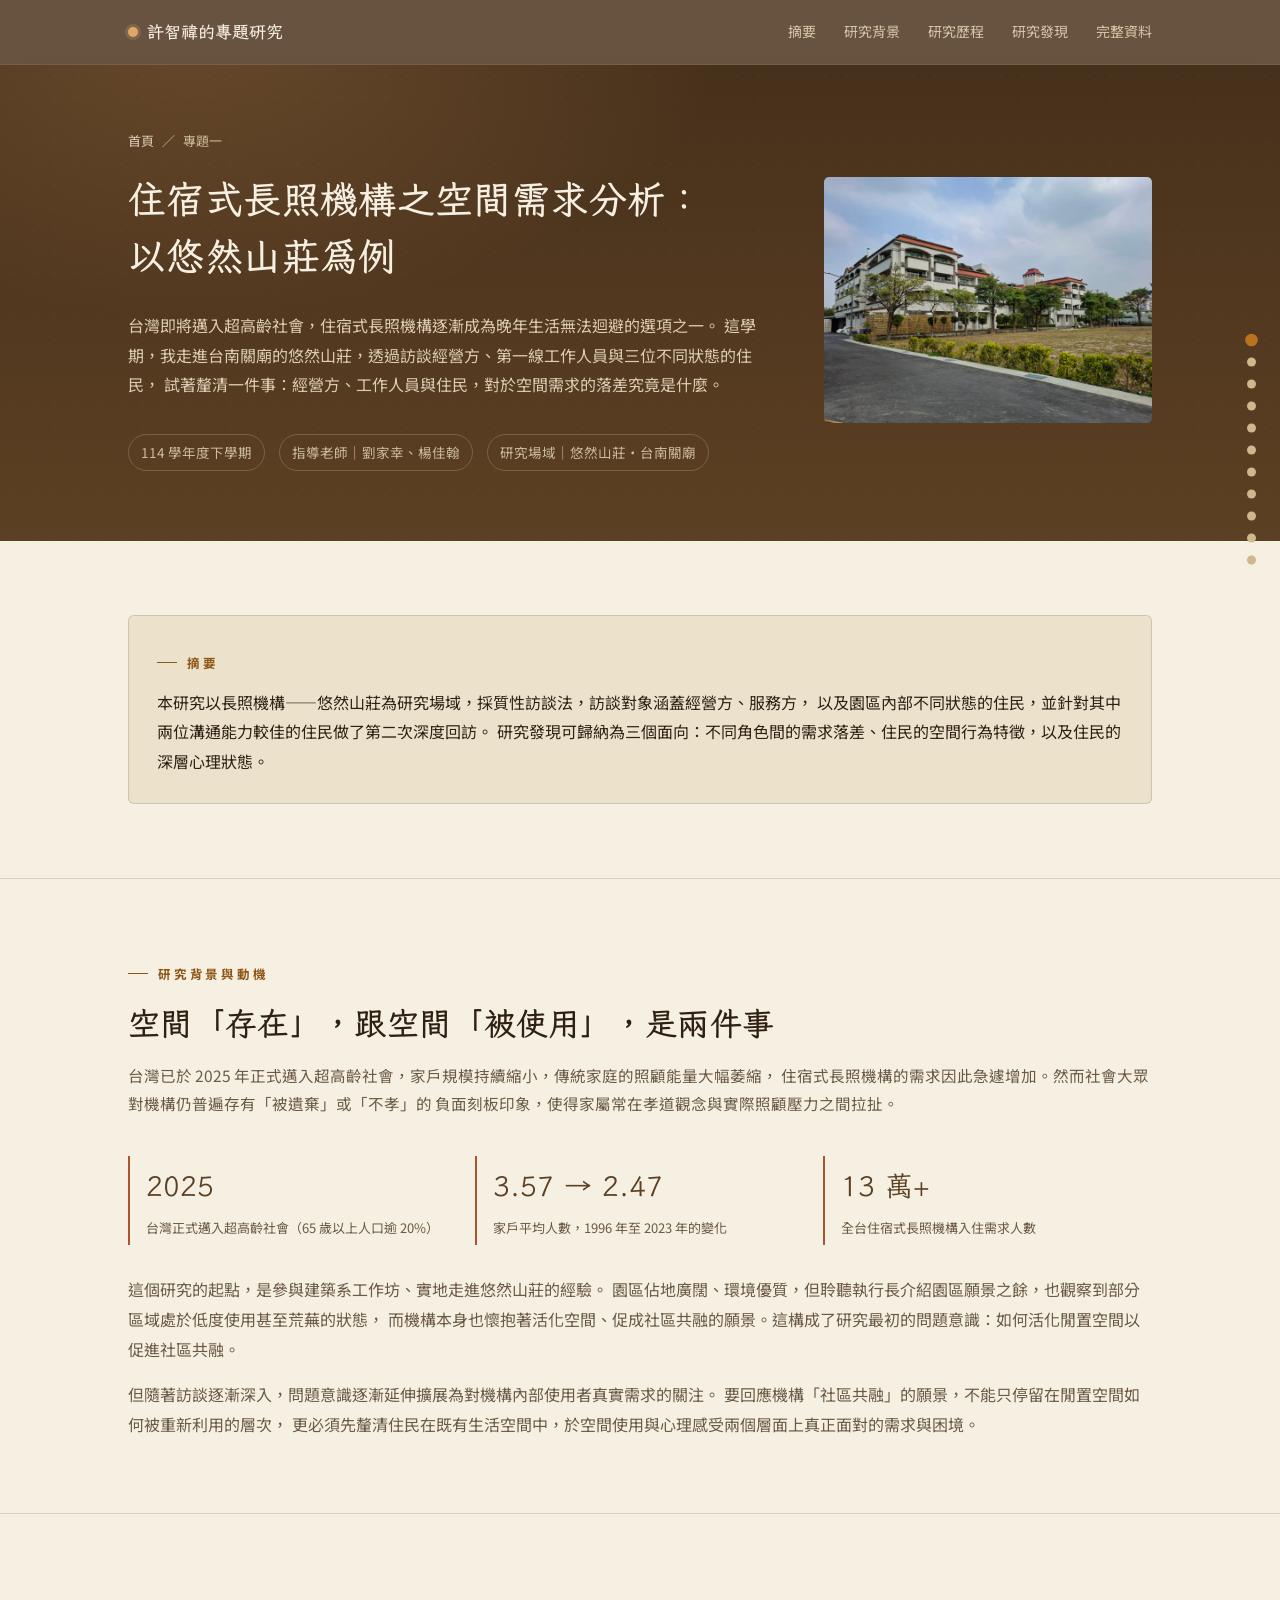
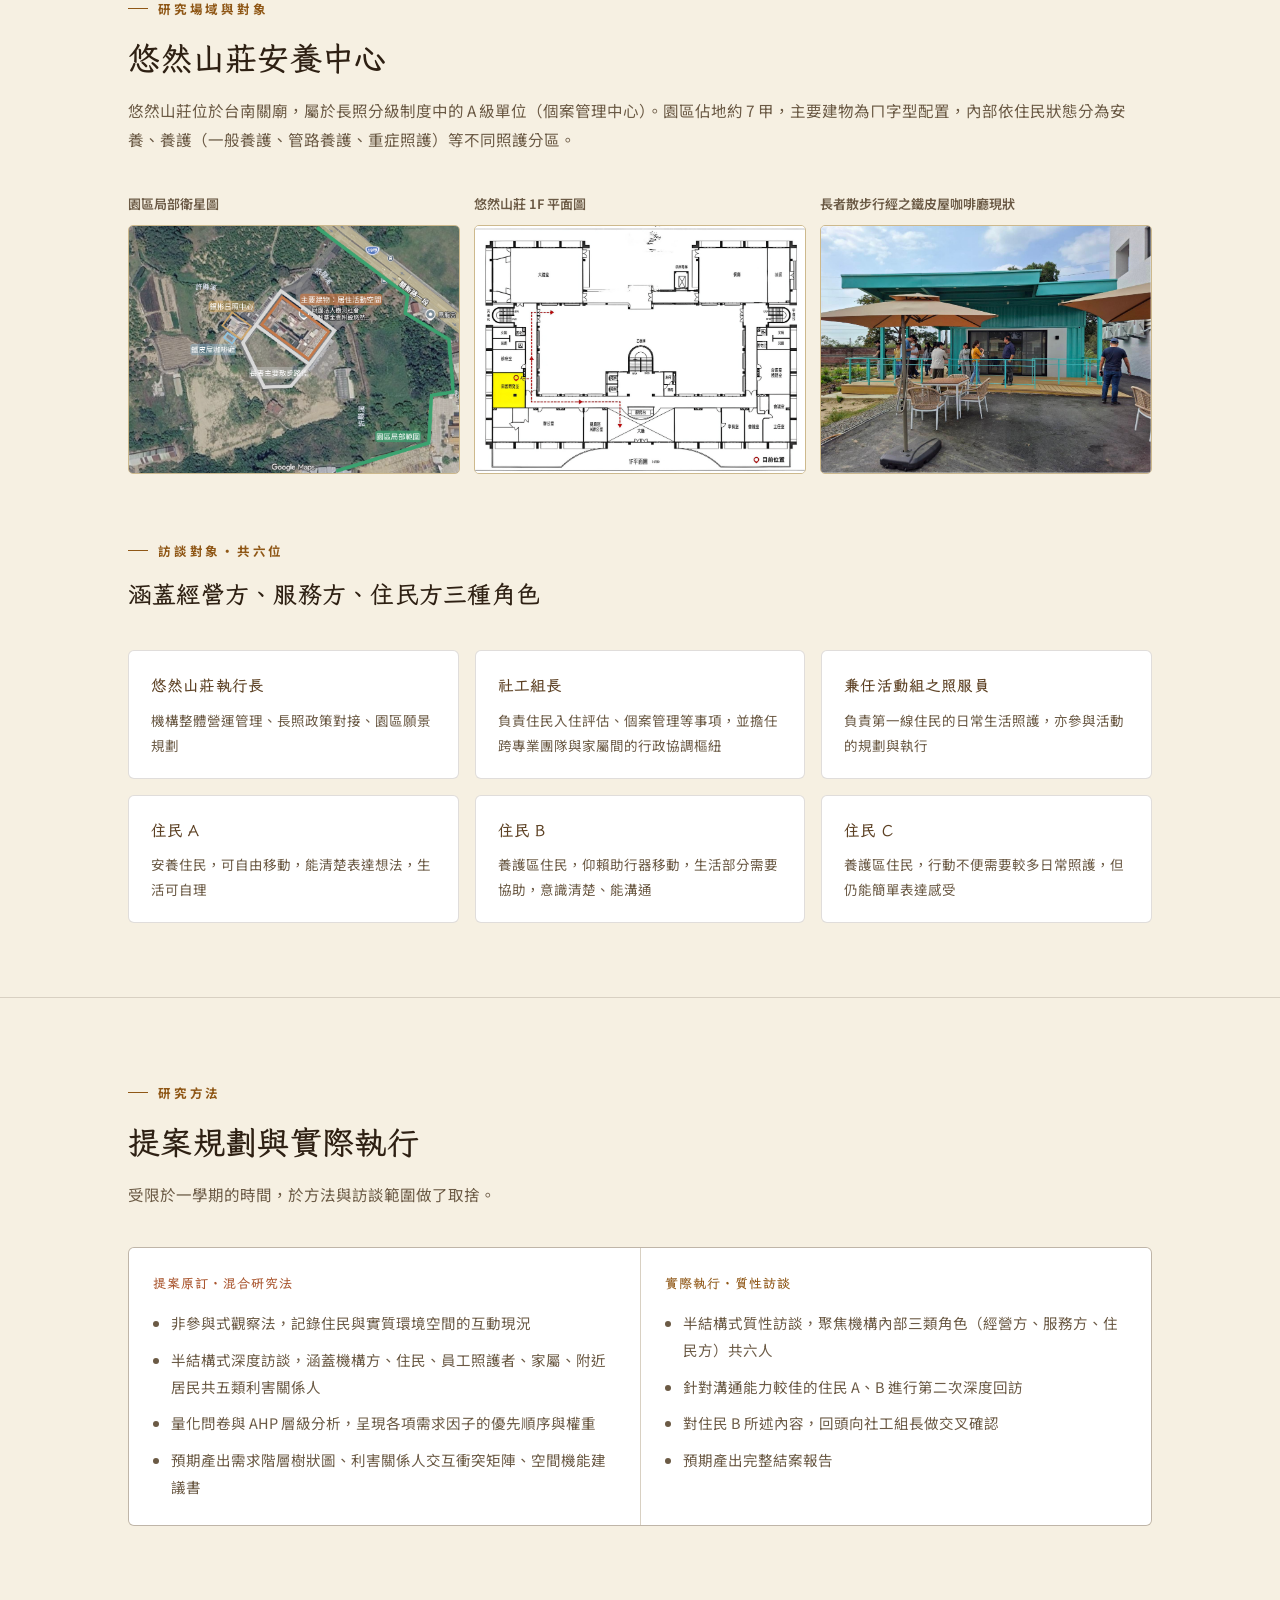
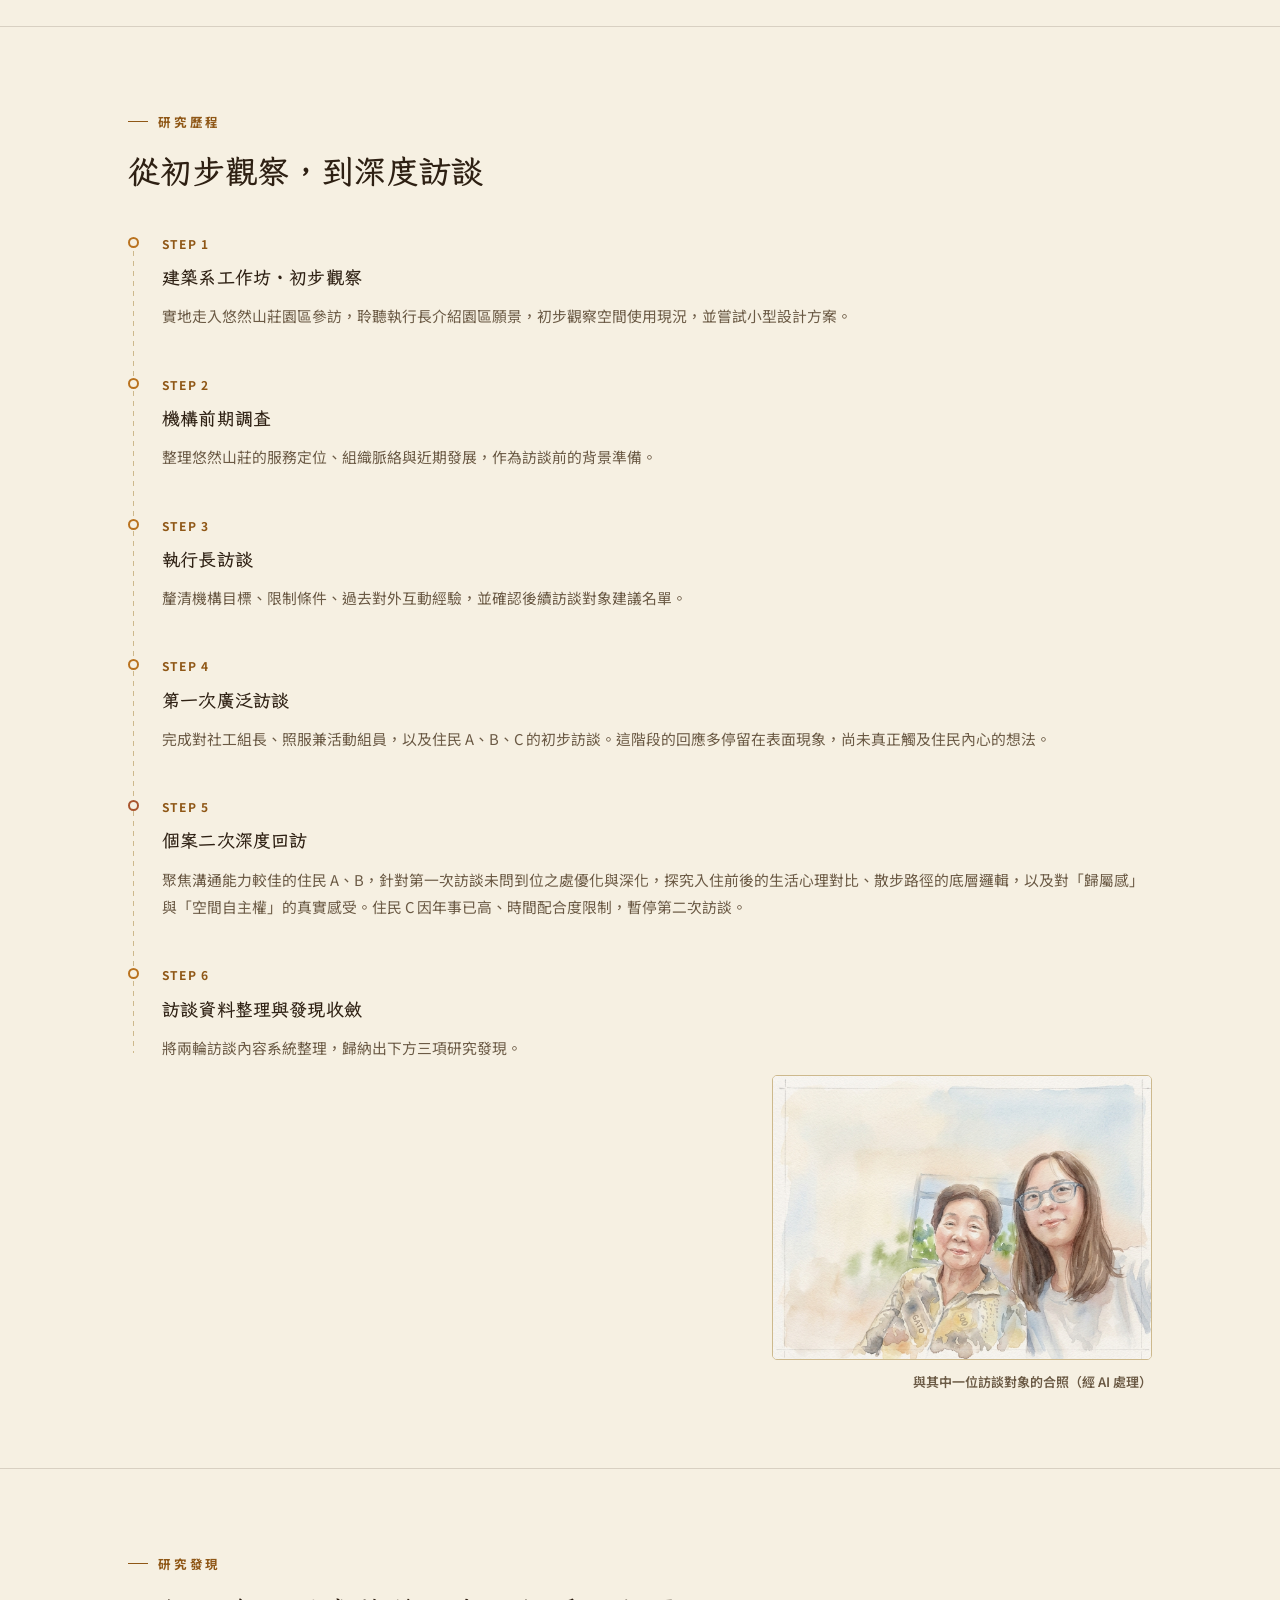
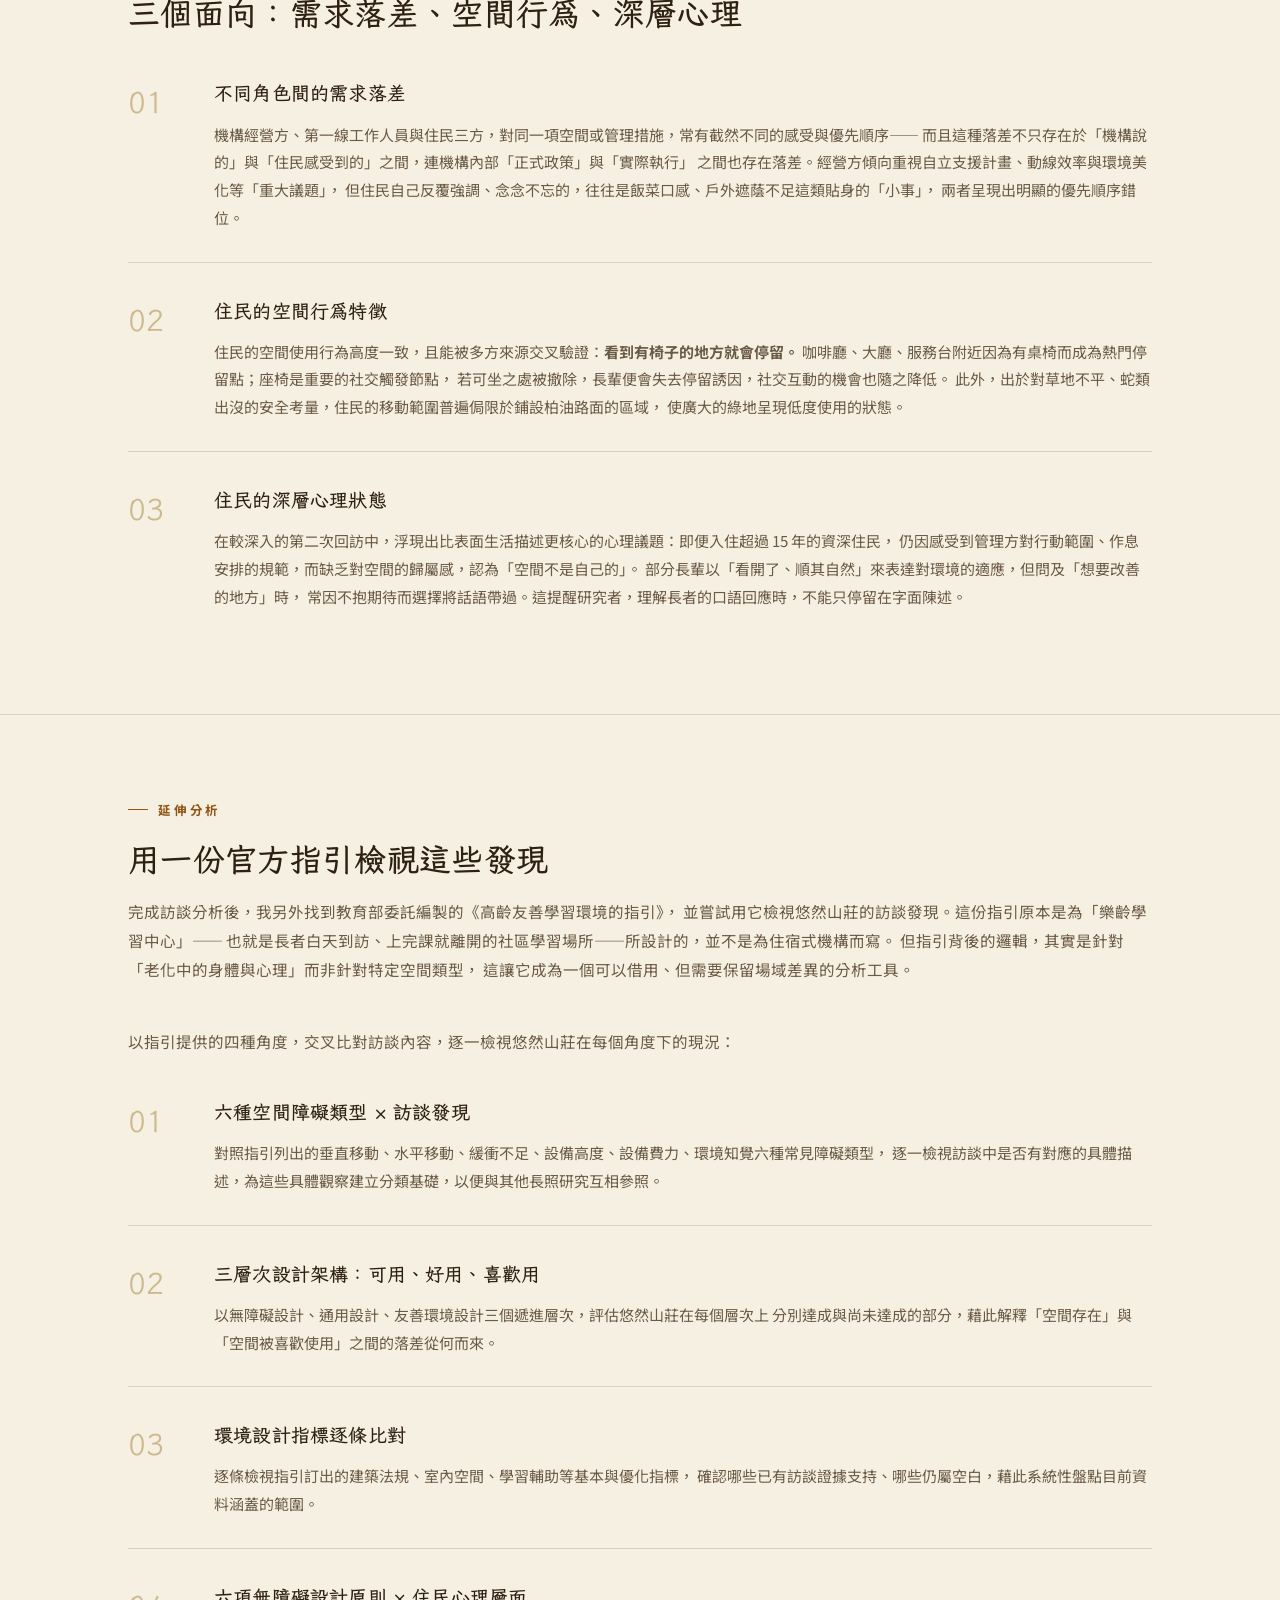
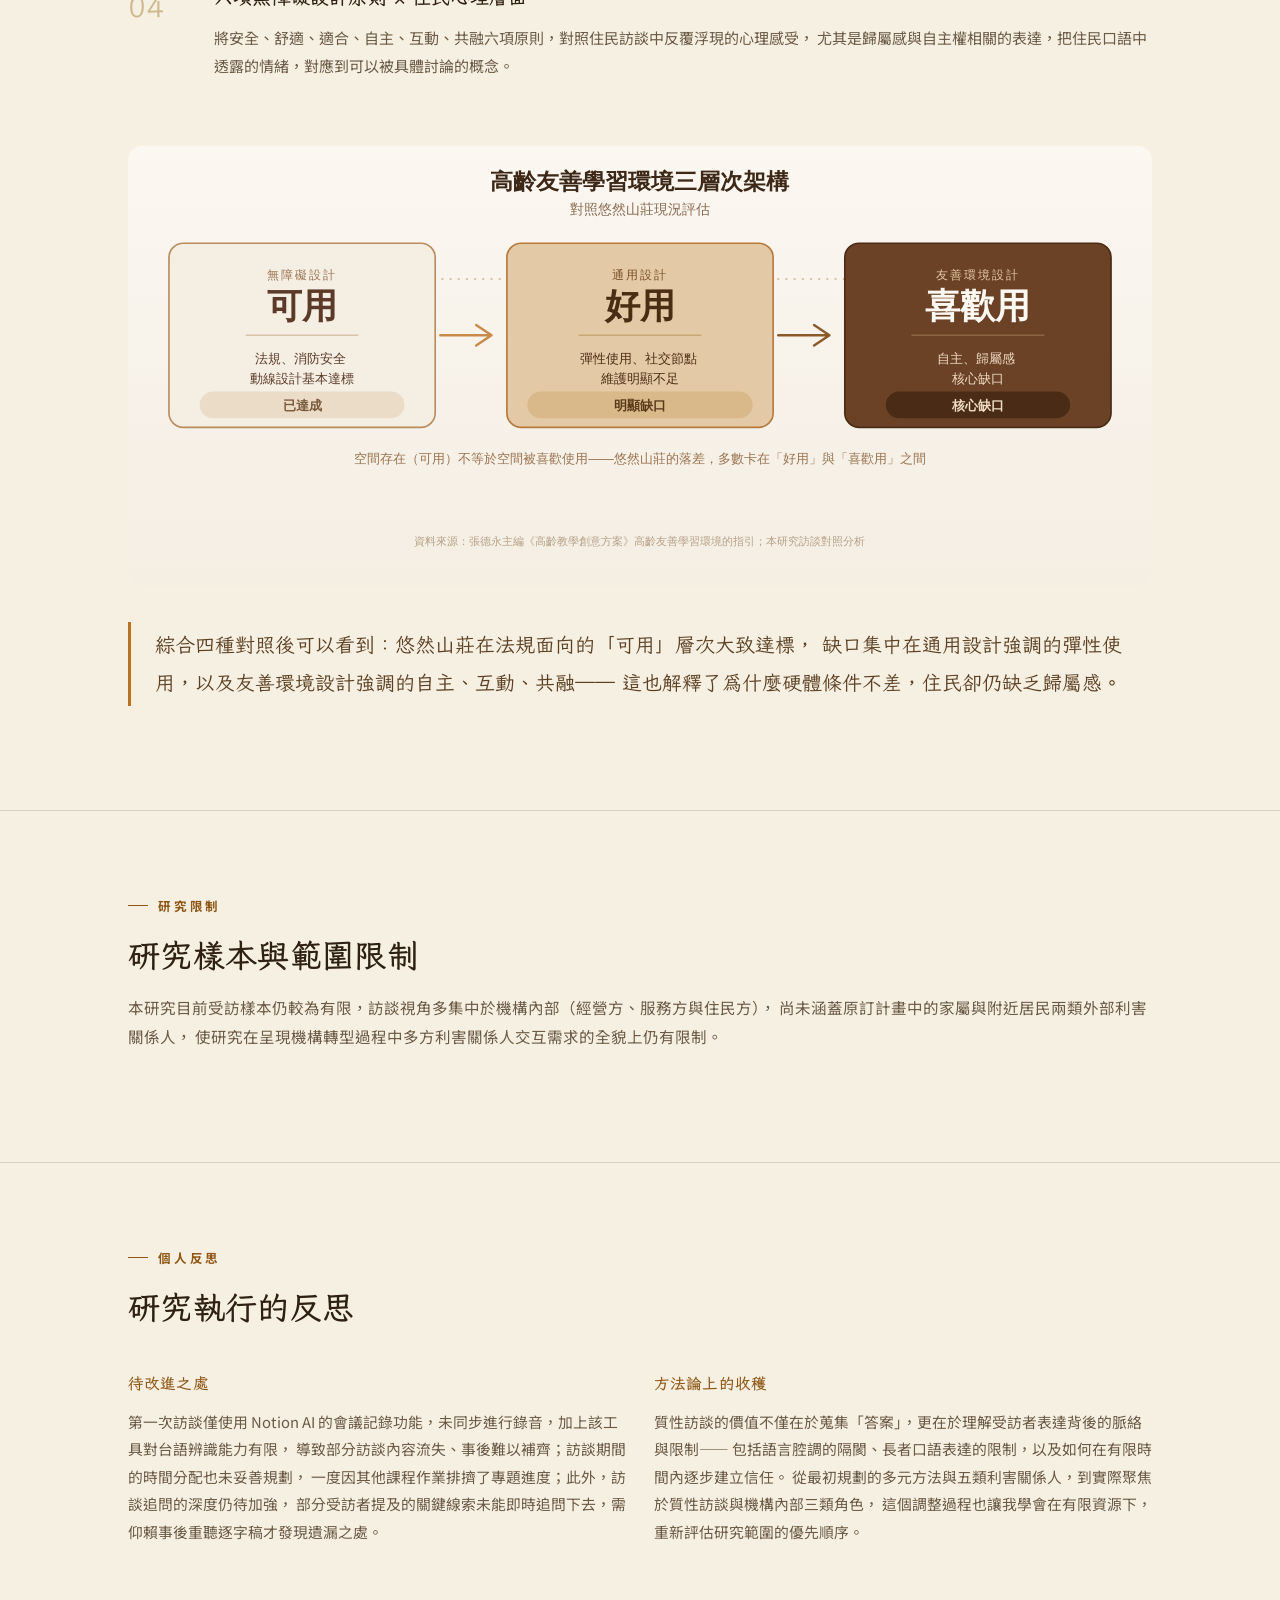
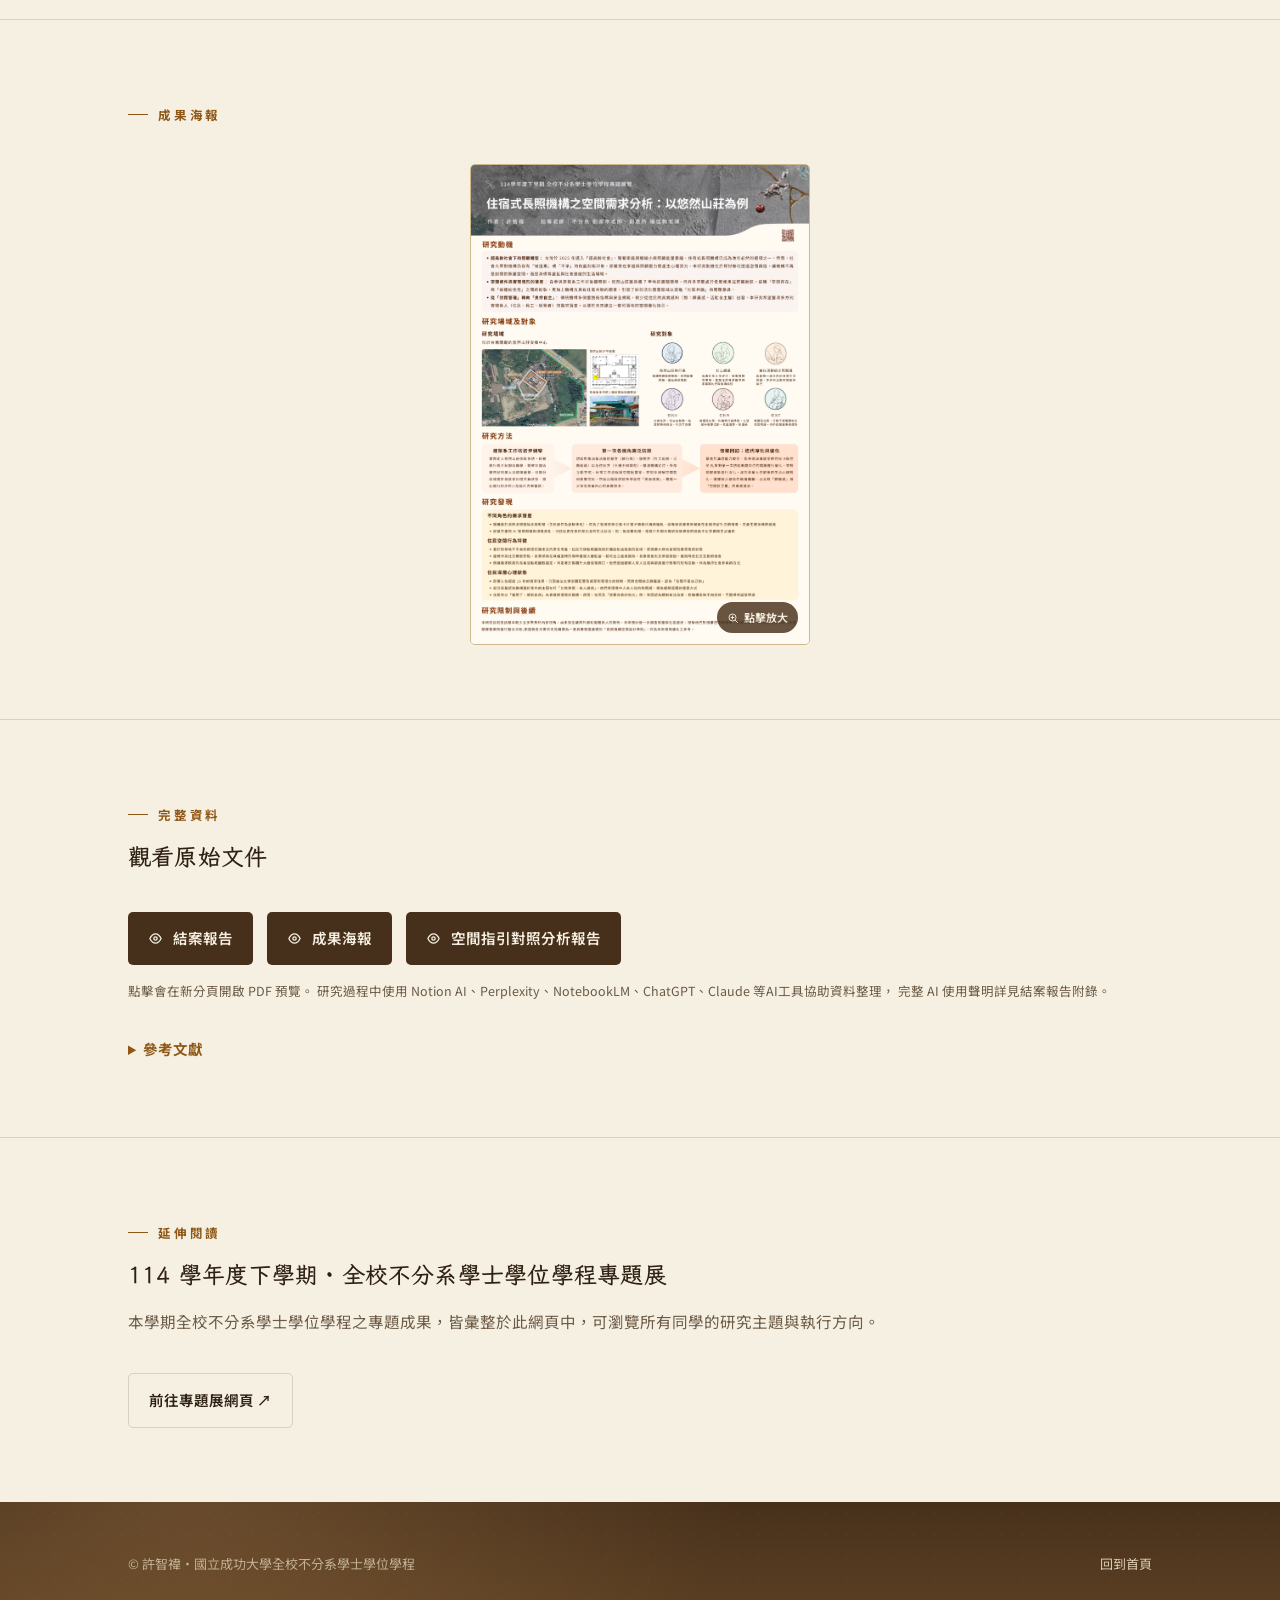
==== commit ba23342a: "Update project-1.html" ====
--- a/projects/project-1.html
+++ b/projects/project-1.html
@@ -26,10 +26,10 @@
 <nav class="site-nav">
   <div class="wrap">
     <a href="../index.html" class="brand"><span class="mark"></span>許智禕的專題研究</a>
-    <nav class="site-nav">
-  <div class="wrap">
-    <a href="../index.html" class="brand"><span class="mark"></span>許智禕的專題研究</a>
-    <ul class="nav-links">
+    <input type="checkbox" id="nav-toggle" class="nav-toggle-input">
+    <label for="nav-toggle" class="nav-toggle-btn" aria-label="開啟選單">
+      <span></span><span></span><span></span>
+    </label>
     <ul class="nav-links">
       <li><a href="#summary">摘要</a></li>
       <li><a href="#background">研究背景</a></li>
@@ -44,7 +44,7 @@
   <div class="wrap hero-grid">
     <div class="hero-text">
       <div class="crumb"><a href="../index.html">首頁</a><span>／</span><span>專題一</span></div>
-      <h1 style="font-size:clamp(24px,3.2vw,38px); max-width:15.5em; margin-top:8px; white-space:nowrap;">住宿式長照機構之空間需求分析：<br>以悠然山莊為例</h1>
+      <h1 style="font-size:clamp(24px,3.2vw,38px); max-width:15.5em; margin-top:8px;">住宿式長照機構之空間需求分析：<br>以悠然山莊為例</h1>
       <p class="hero-sub">
         台灣即將邁入超高齡社會，住宿式長照機構逐漸成為晚年生活無法迴避的選項之一。
         這學期，我走進台南關廟的悠然山莊，透過訪談經營方、第一線工作人員與三位不同狀態的住民，
--- a/assets/css/style.css
+++ b/assets/css/style.css
@@ -117,8 +117,34 @@
 .nav-links{ display:flex; gap:28px; list-style:none; margin:0; padding:0; font-size:14px; }
 .nav-links a{ text-decoration:none; color:#d8c6ac; padding:6px 0; border-bottom:1px solid transparent; transition:border-color .2s, color .2s; }
 .nav-links a:hover{ color:var(--clay-soft); border-color:var(--clay-soft); }
+.nav-toggle-input{ display:none; }
+.nav-toggle-btn{
+  display:none;
+  flex-direction:column; gap:5px;
+  cursor:pointer; padding:8px;
+}
+.nav-toggle-btn span{
+  width:22px; height:2px; background:var(--paper); display:block;
+  transition:transform .25s, opacity .25s;
+}
+
 @media (max-width:900px){
-  .nav-links{ display:none; }
+  .nav-toggle-btn{ display:flex; }
+  .nav-links{
+    display:flex; flex-direction:column;
+    position:absolute; top:64px; left:0; right:0;
+    background:var(--coffee-900);
+    padding:6px 28px 20px;
+    gap:2px;
+    max-height:0; overflow:hidden;
+    transition:max-height .3s ease;
+  }
+  .nav-links li{ width:100%; }
+  .nav-links a{ display:block; padding:13px 0; border-bottom:1px solid rgba(255,255,255,0.08); font-size:14.5px; }
+  .nav-toggle-input:checked ~ .nav-links{ max-height:500px; overflow-y:auto; }
+  .nav-toggle-input:checked ~ .nav-toggle-btn span:nth-child(1){ transform:translateY(7px) rotate(45deg); }
+  .nav-toggle-input:checked ~ .nav-toggle-btn span:nth-child(2){ opacity:0; }
+  .nav-toggle-input:checked ~ .nav-toggle-btn span:nth-child(3){ transform:translateY(-7px) rotate(-45deg); }
 }
 @media (max-width:640px){
   .brand{ font-size:15px; }
@@ -186,6 +212,9 @@
   line-height:1.5;
   margin:22px 0 26px;
   max-width:16.5em;
+}
+@media (min-width:860px){
+  .hero h1{ white-space:nowrap; }
 }
 .hero h1 .accent{ color:var(--clay-soft); }
 .hero-sub{
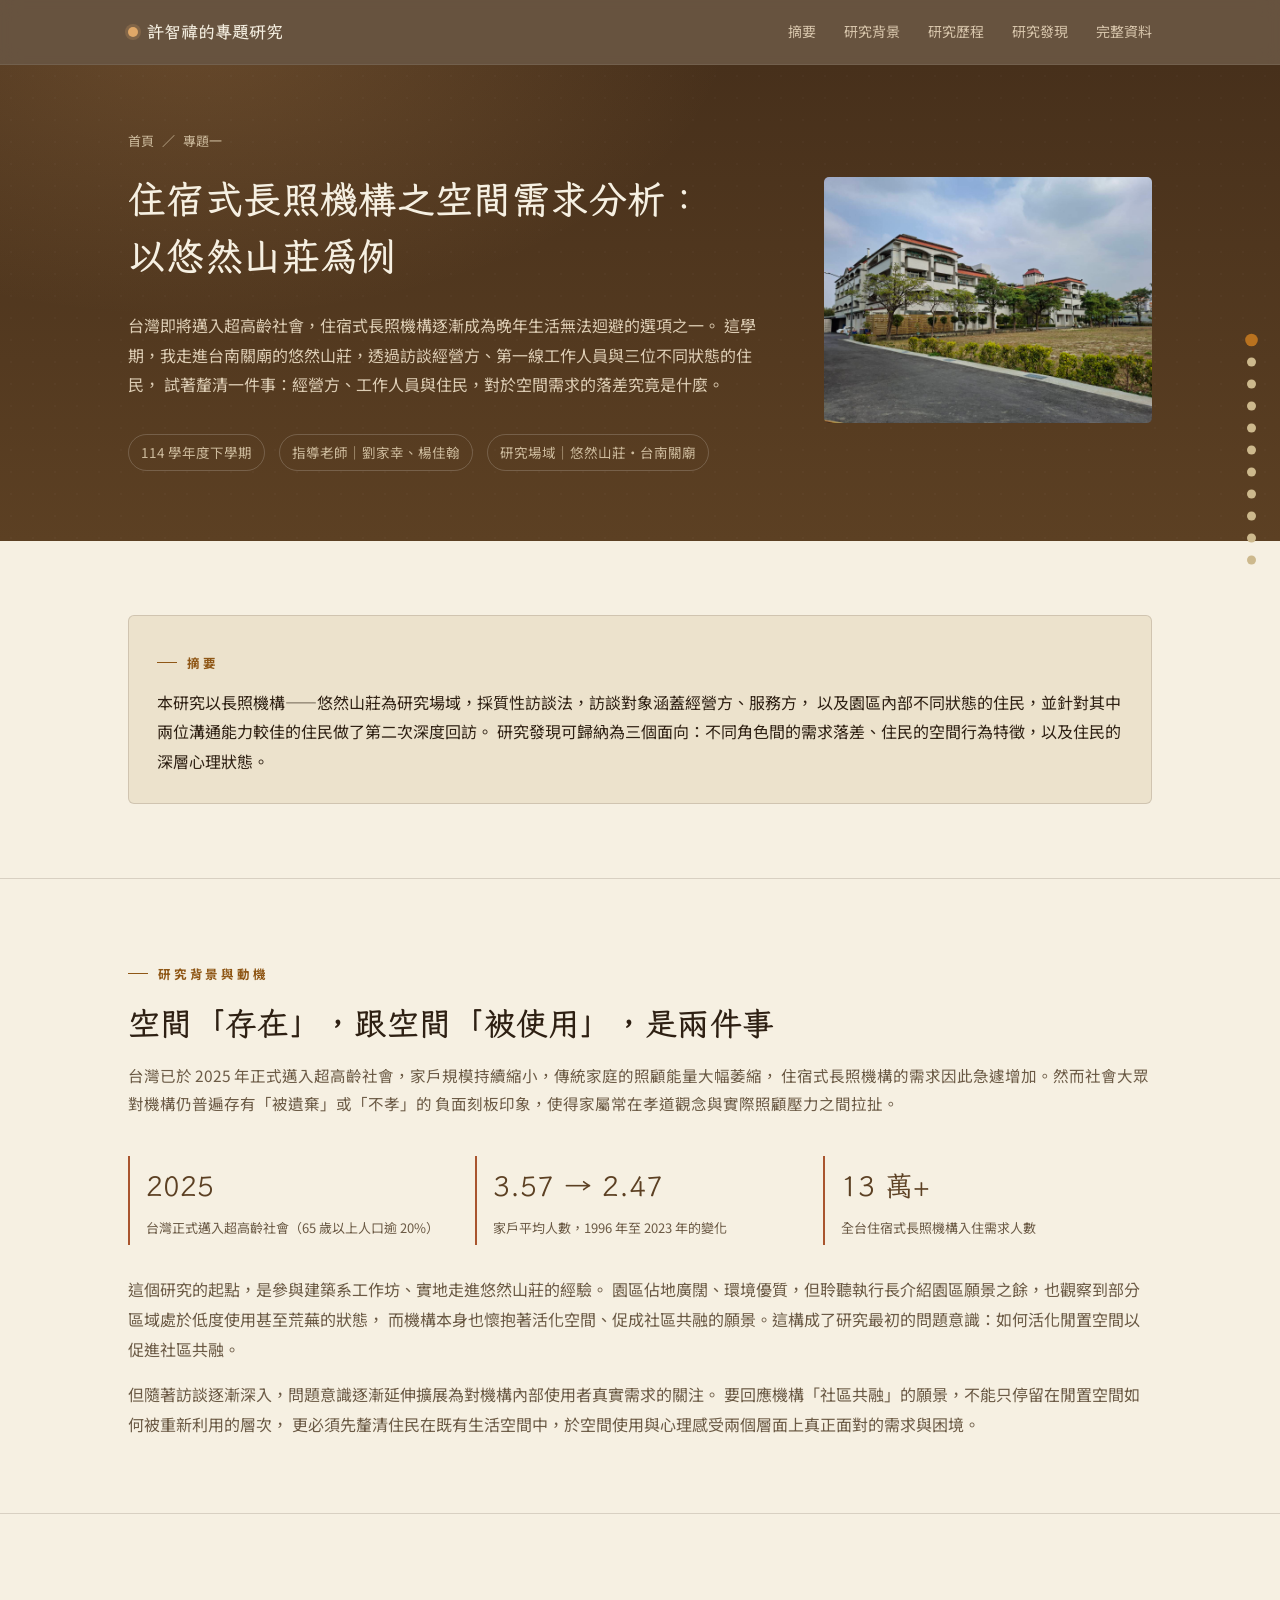
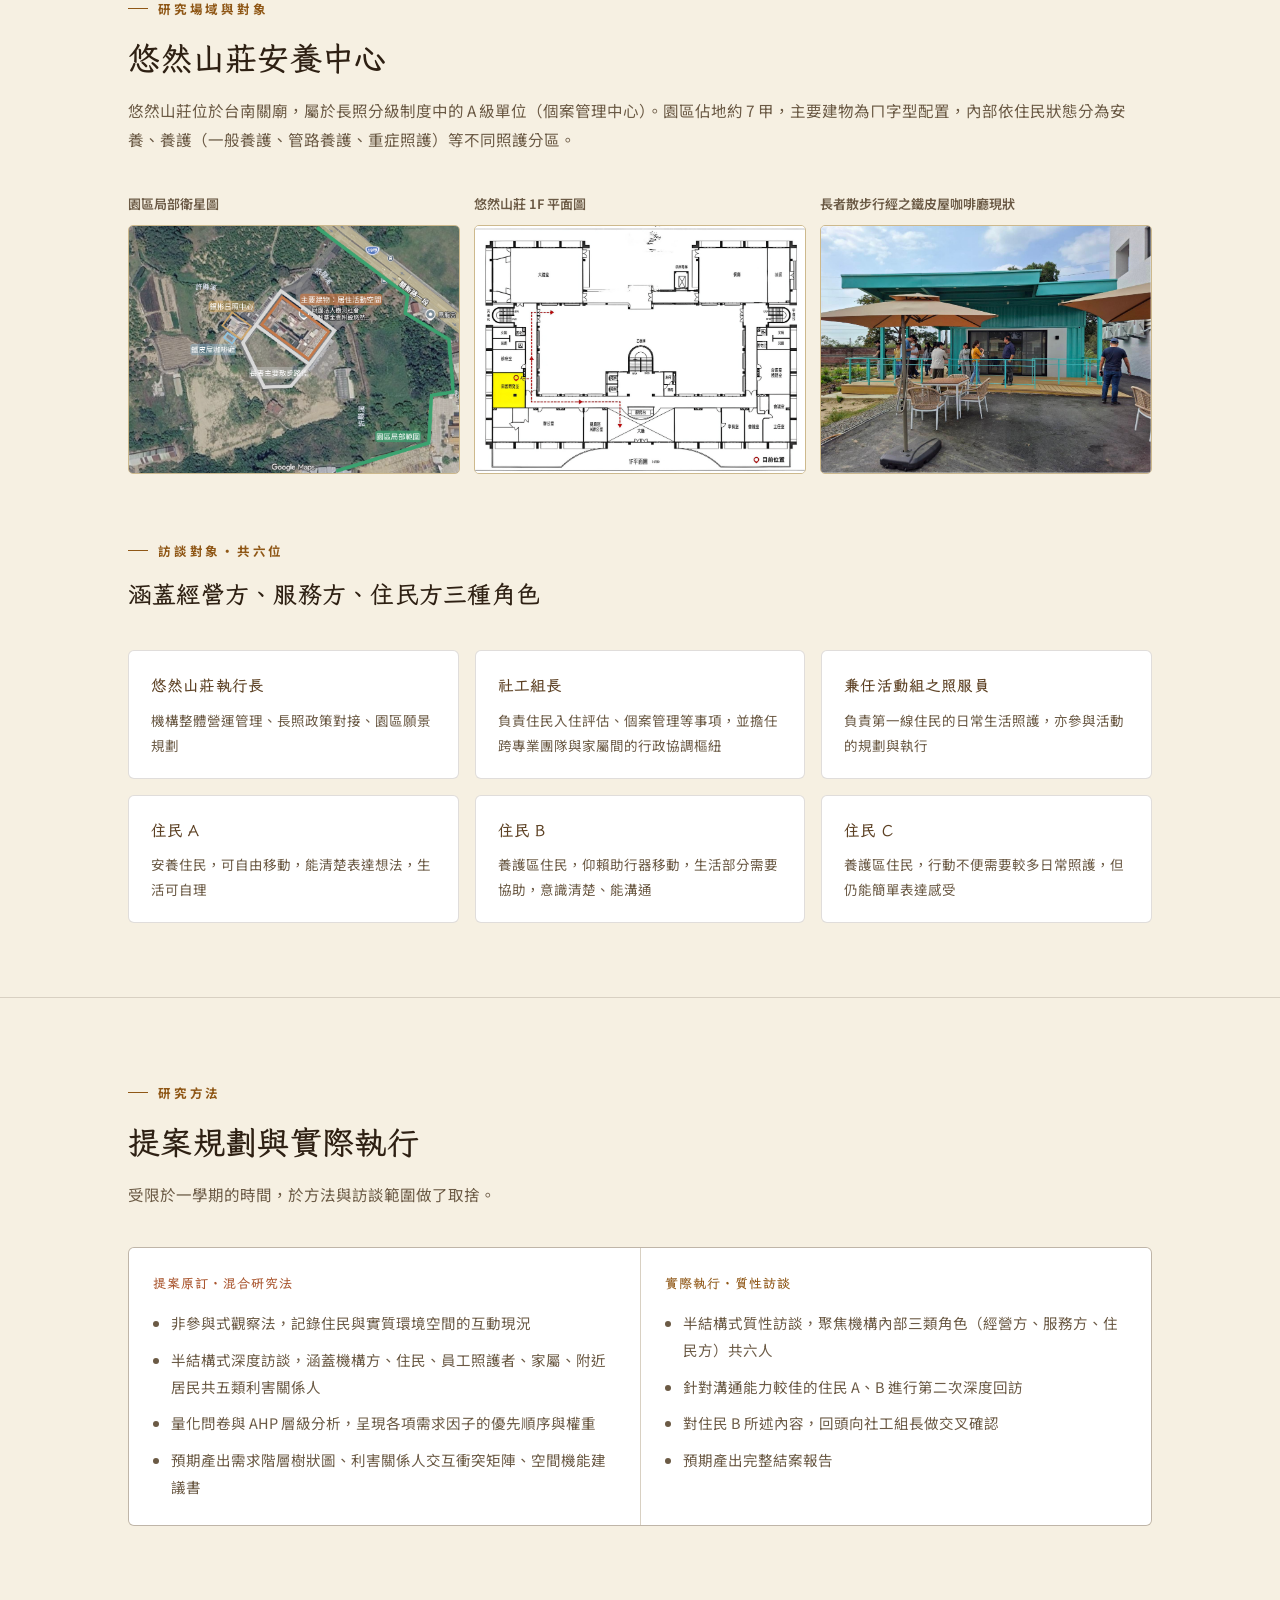
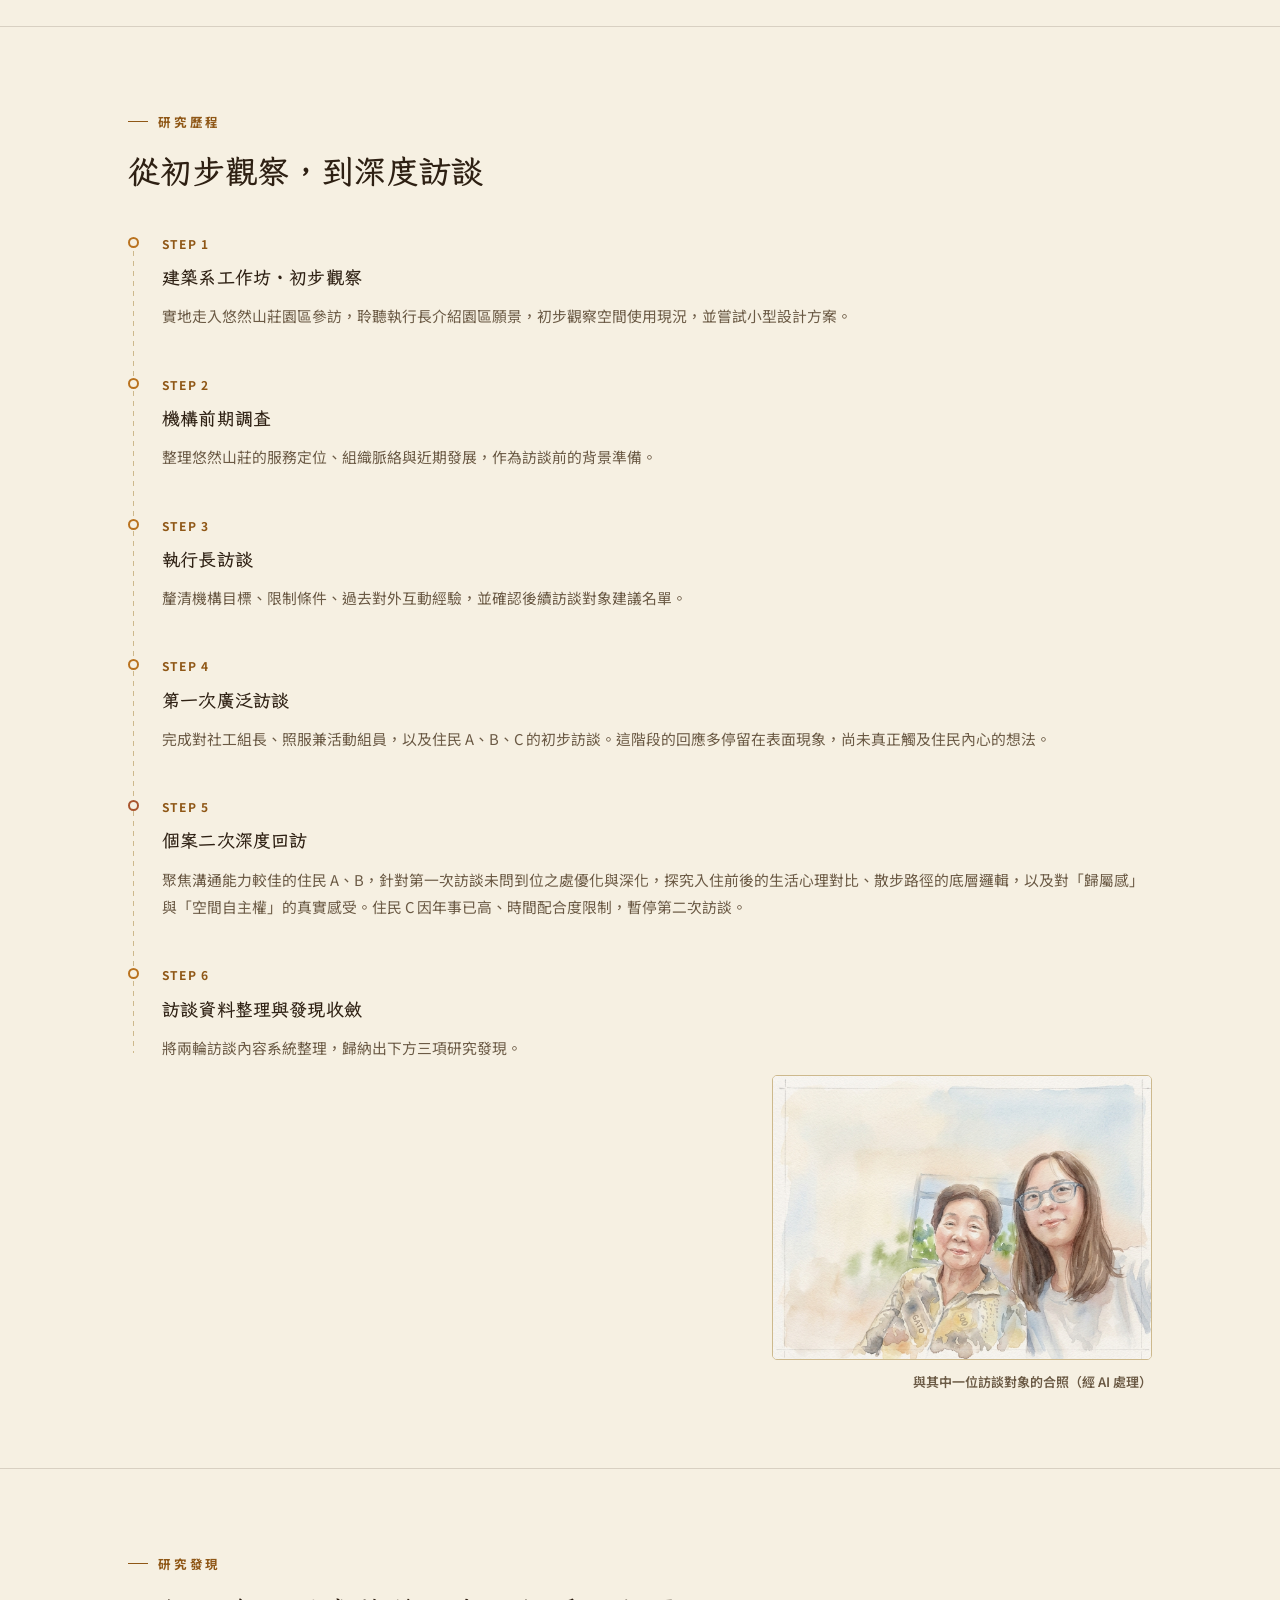
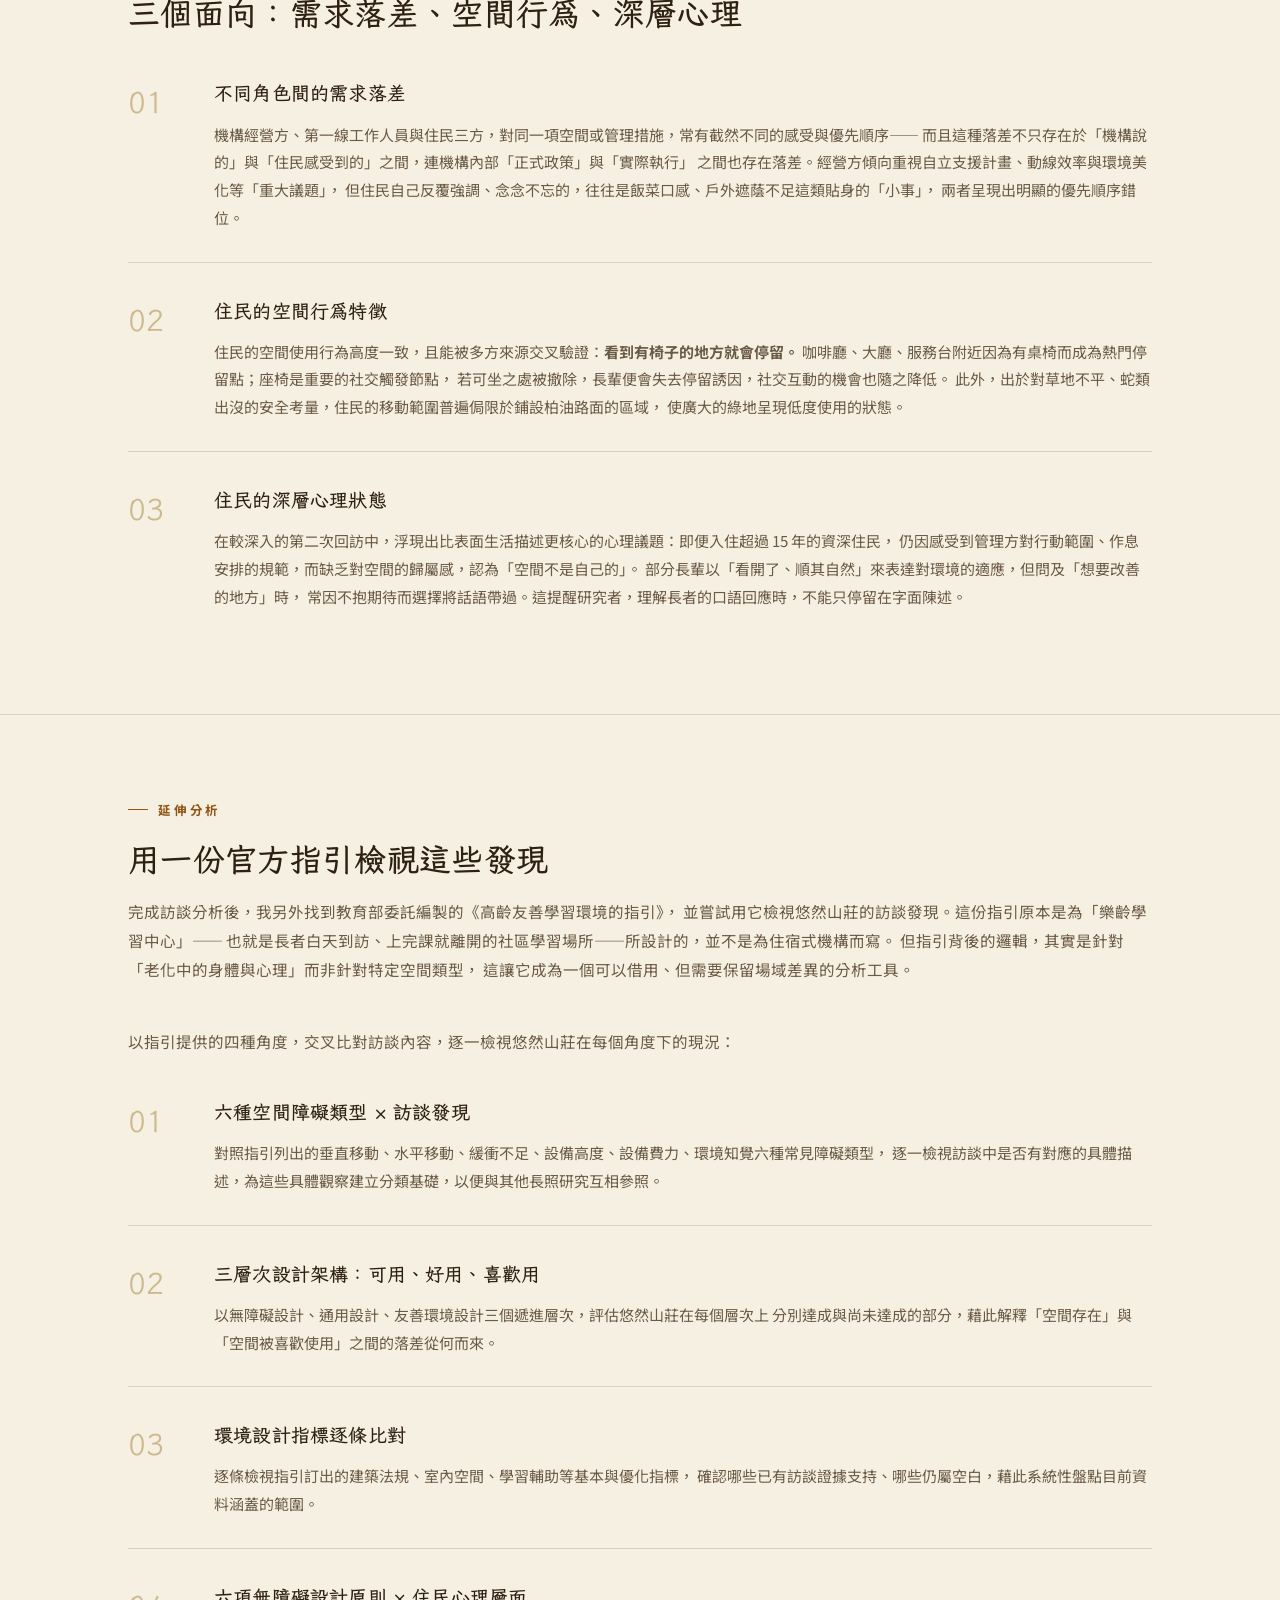
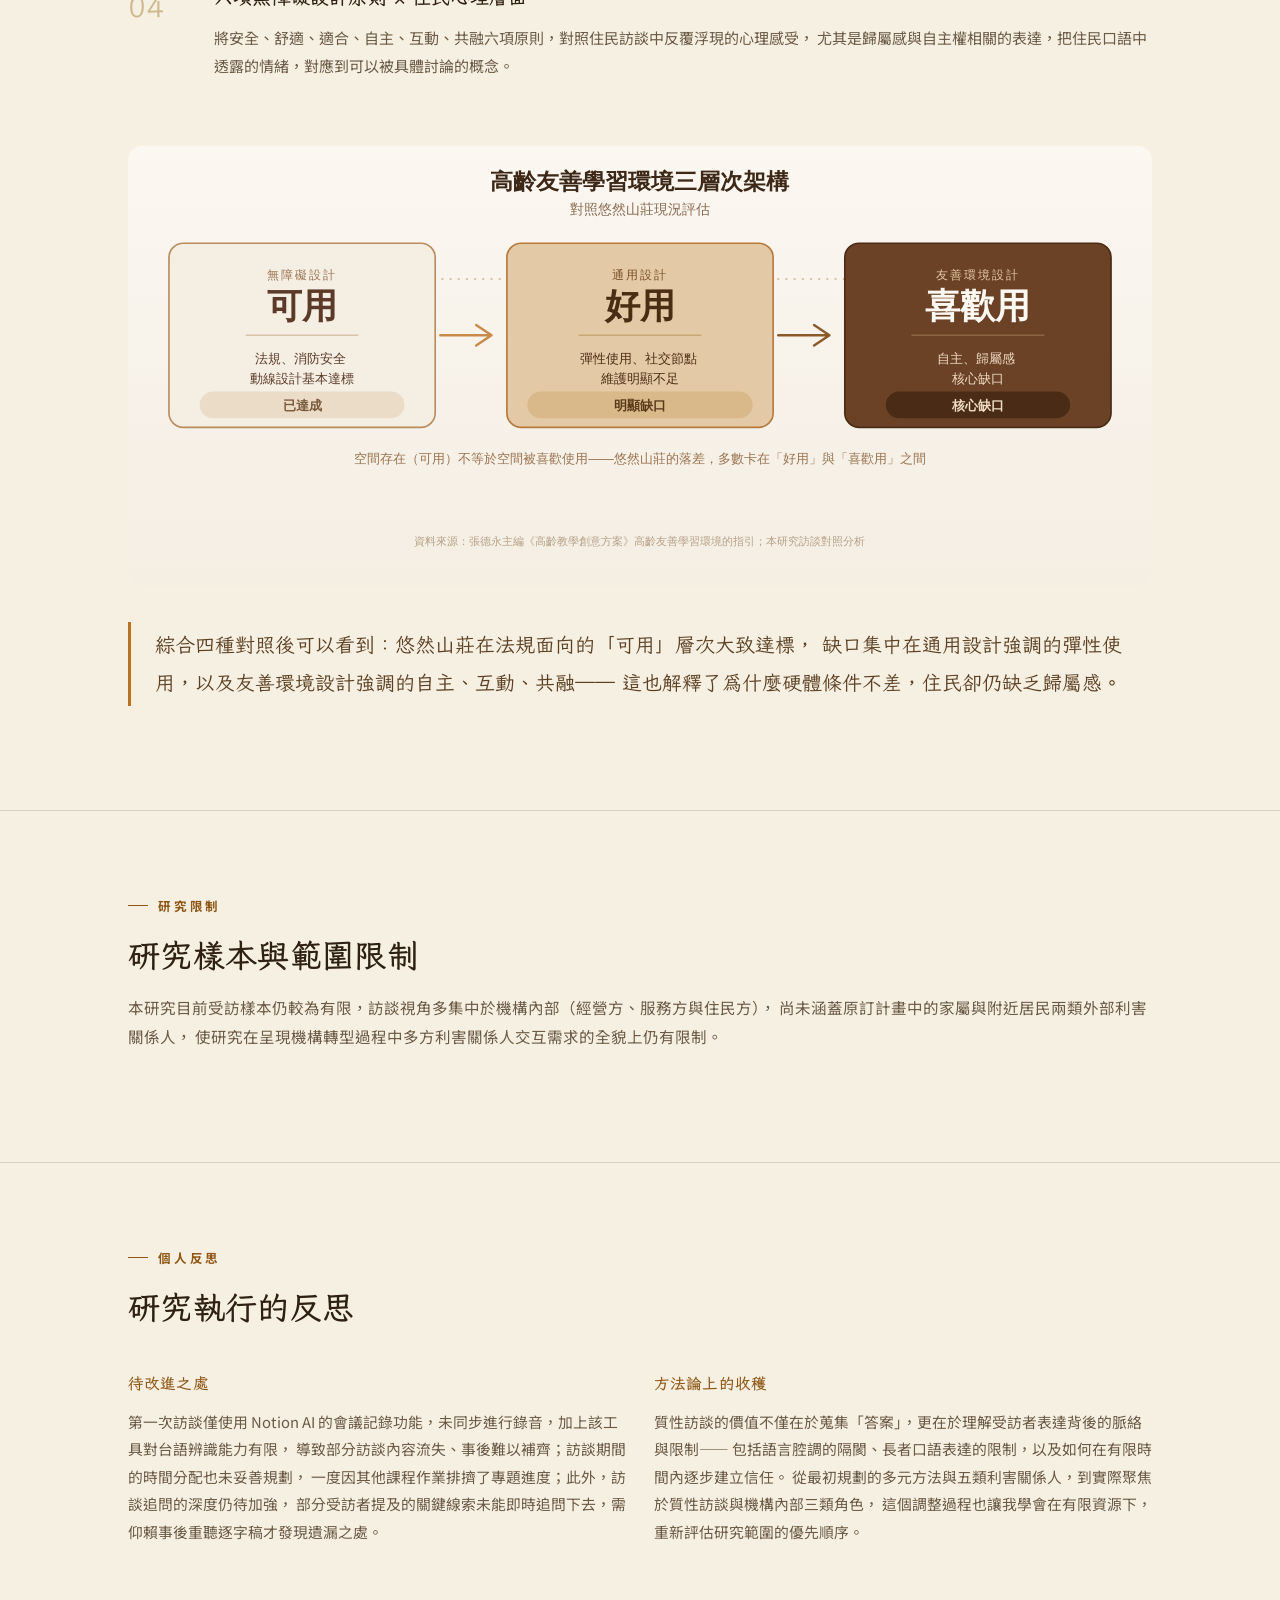
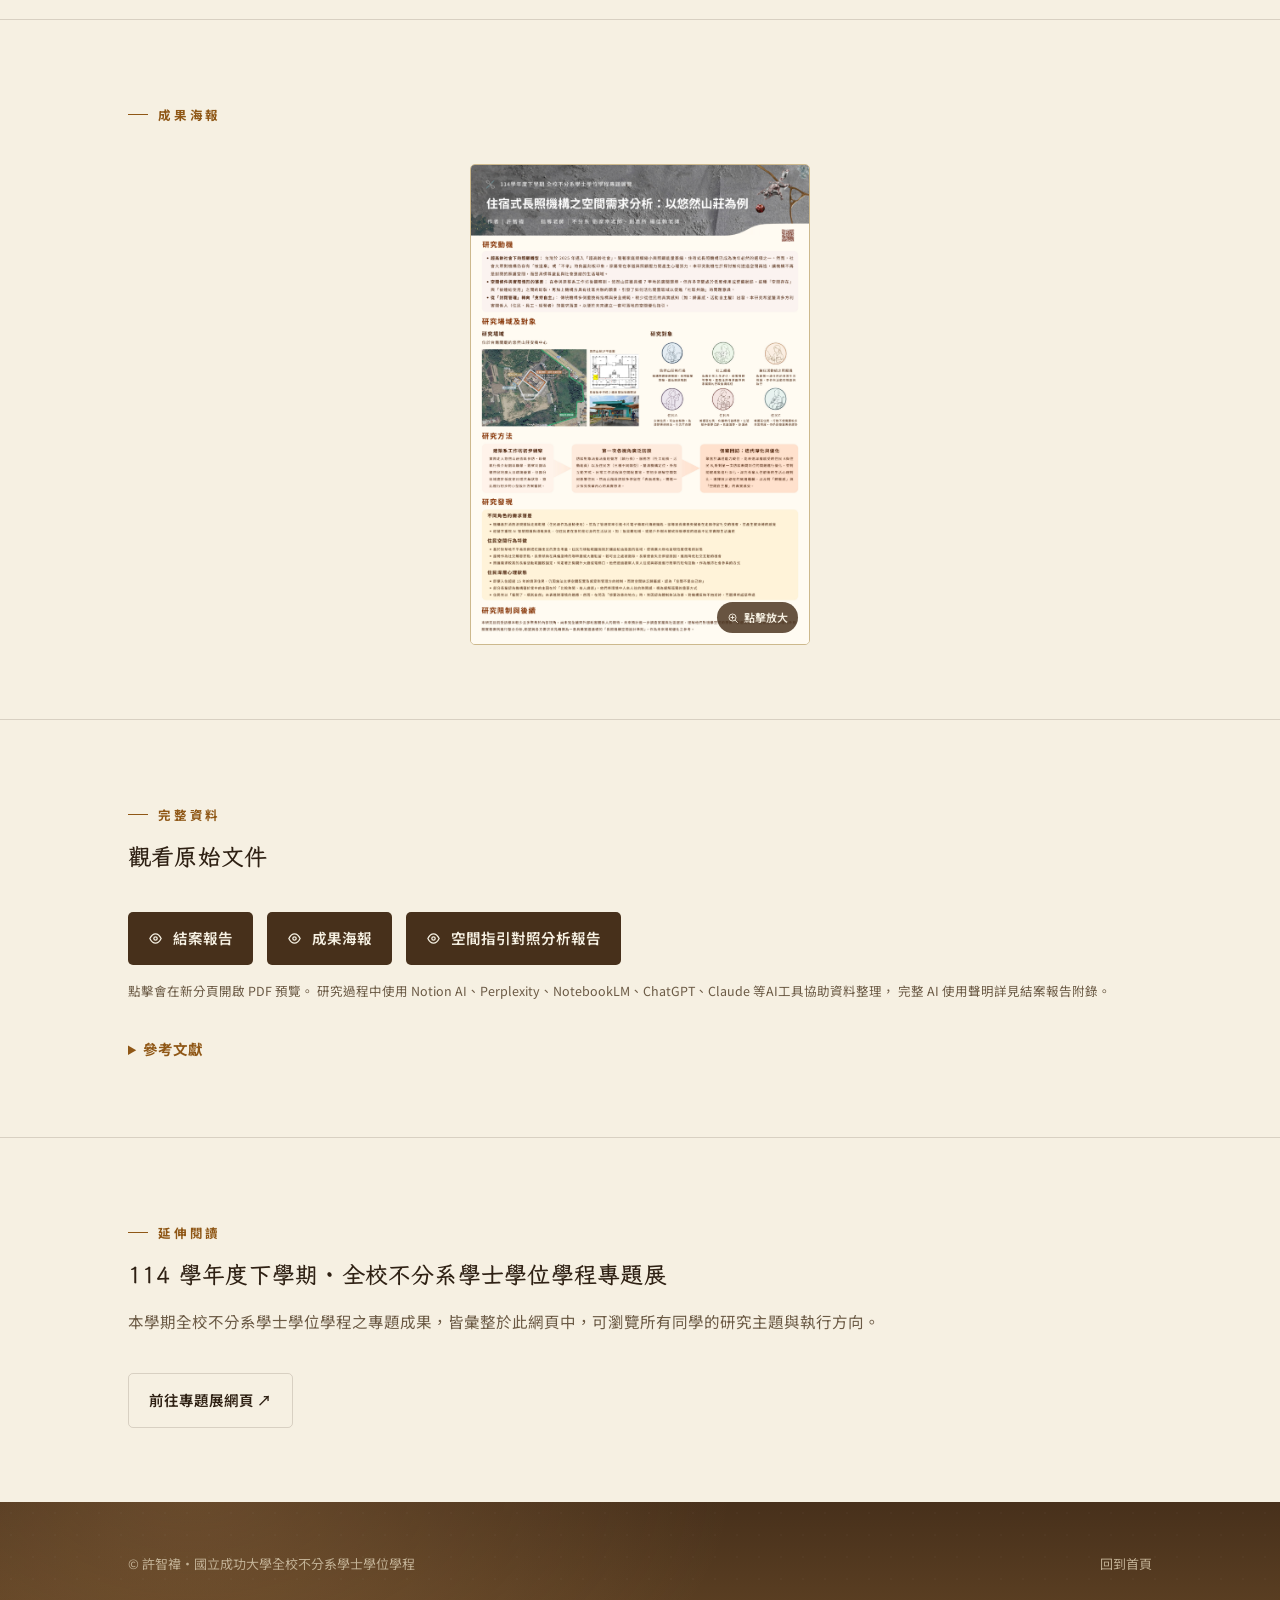
==== commit 9f65fdef: "Update project-1.html" ====
--- a/projects/project-1.html
+++ b/projects/project-1.html
@@ -25,7 +25,8 @@
 
 <nav class="site-nav">
   <div class="wrap">
-    <a href="../index.html" class="brand"><span class="mark"></span>許智禕的專題研究</a>
+    <span class="brand"><span class="mark"></span>許智禕的專題研究</span>
+    <!--<a href="../index.html" class="brand"><span class="mark"></span>許智禕的專題研究</a>-->
     <input type="checkbox" id="nav-toggle" class="nav-toggle-input">
     <label for="nav-toggle" class="nav-toggle-btn" aria-label="開啟選單">
       <span></span><span></span><span></span>
@@ -43,7 +44,8 @@
 <header class="band-dark hero" style="padding:64px 0 70px;">
   <div class="wrap hero-grid">
     <div class="hero-text">
-      <div class="crumb"><a href="../index.html">首頁</a><span>／</span><span>專題一</span></div>
+     <!-- <div class="crumb"><a href="../index.html">首頁</a><span>／</span><span>專題一</span></div>-->
+      <div class="crumb"><span>首頁</span><span>／</span><span>專題一</span></div>
       <h1 style="font-size:clamp(24px,3.2vw,38px); max-width:15.5em; margin-top:8px;">住宿式長照機構之空間需求分析：<br>以悠然山莊為例</h1>
       <p class="hero-sub">
         台灣即將邁入超高齡社會，住宿式長照機構逐漸成為晚年生活無法迴避的選項之一。
@@ -88,7 +90,7 @@
   <div class="wrap">
     <div class="section-head reveal" style="max-width:none;">
       <span class="eyebrow">研究背景與動機</span>
-      <h2 style="white-space:nowrap;">空間「存在」，跟空間「被使用」，是兩件事</h2>
+      <h2>空間「存在」，跟空間「被使用」，是兩件事</h2>
       <p style="max-width:none;">
         台灣已於 2025 年正式邁入超高齡社會，家戶規模持續縮小，傳統家庭的照顧能量大幅萎縮，
         住宿式長照機構的需求因此急遽增加。然而社會大眾對機構仍普遍存有「被遺棄」或「不孝」的
@@ -559,7 +561,8 @@
 <footer class="site-footer band-dark">
   <div class="wrap">
     <span>© 許智禕・國立成功大學全校不分系學士學位學程</span>
-    <span><a href="../index.html">回到首頁</a></span>
+    <!--<span><a href="../index.html">回到首頁</a></span>-->
+    <span>回到首頁</span>
   </div>
 </footer>
 
--- a/assets/css/style.css
+++ b/assets/css/style.css
@@ -592,3 +592,10 @@
 }
 .two-col{ display:grid; grid-template-columns:1fr 1fr; gap:40px; }
 @media (max-width:760px){ .two-col{ grid-template-columns:1fr; } }
+
+@media (max-width:640px){
+  .hero{ padding:56px 0 48px; }
+  section{ padding:48px 0; }
+  .wrap{ padding:0 20px; }
+  .lightbox{ padding:20px; }
+}
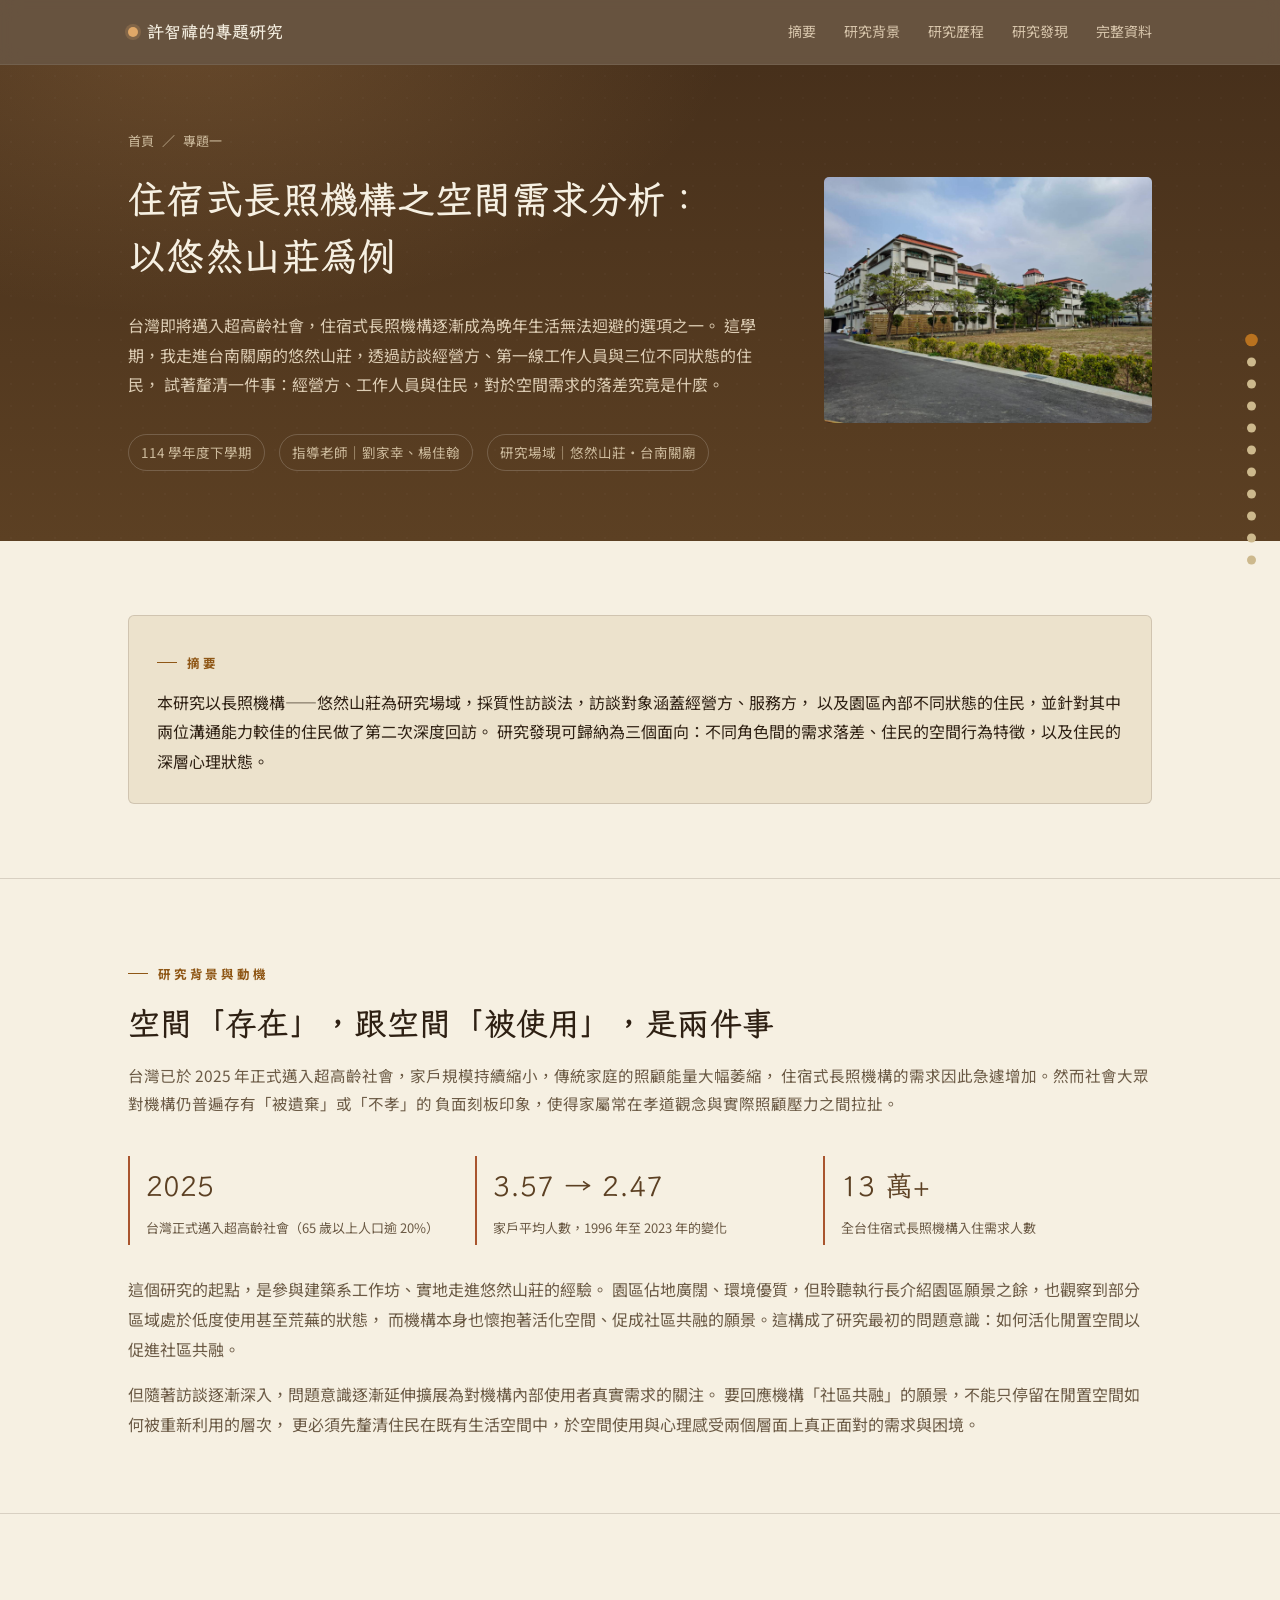
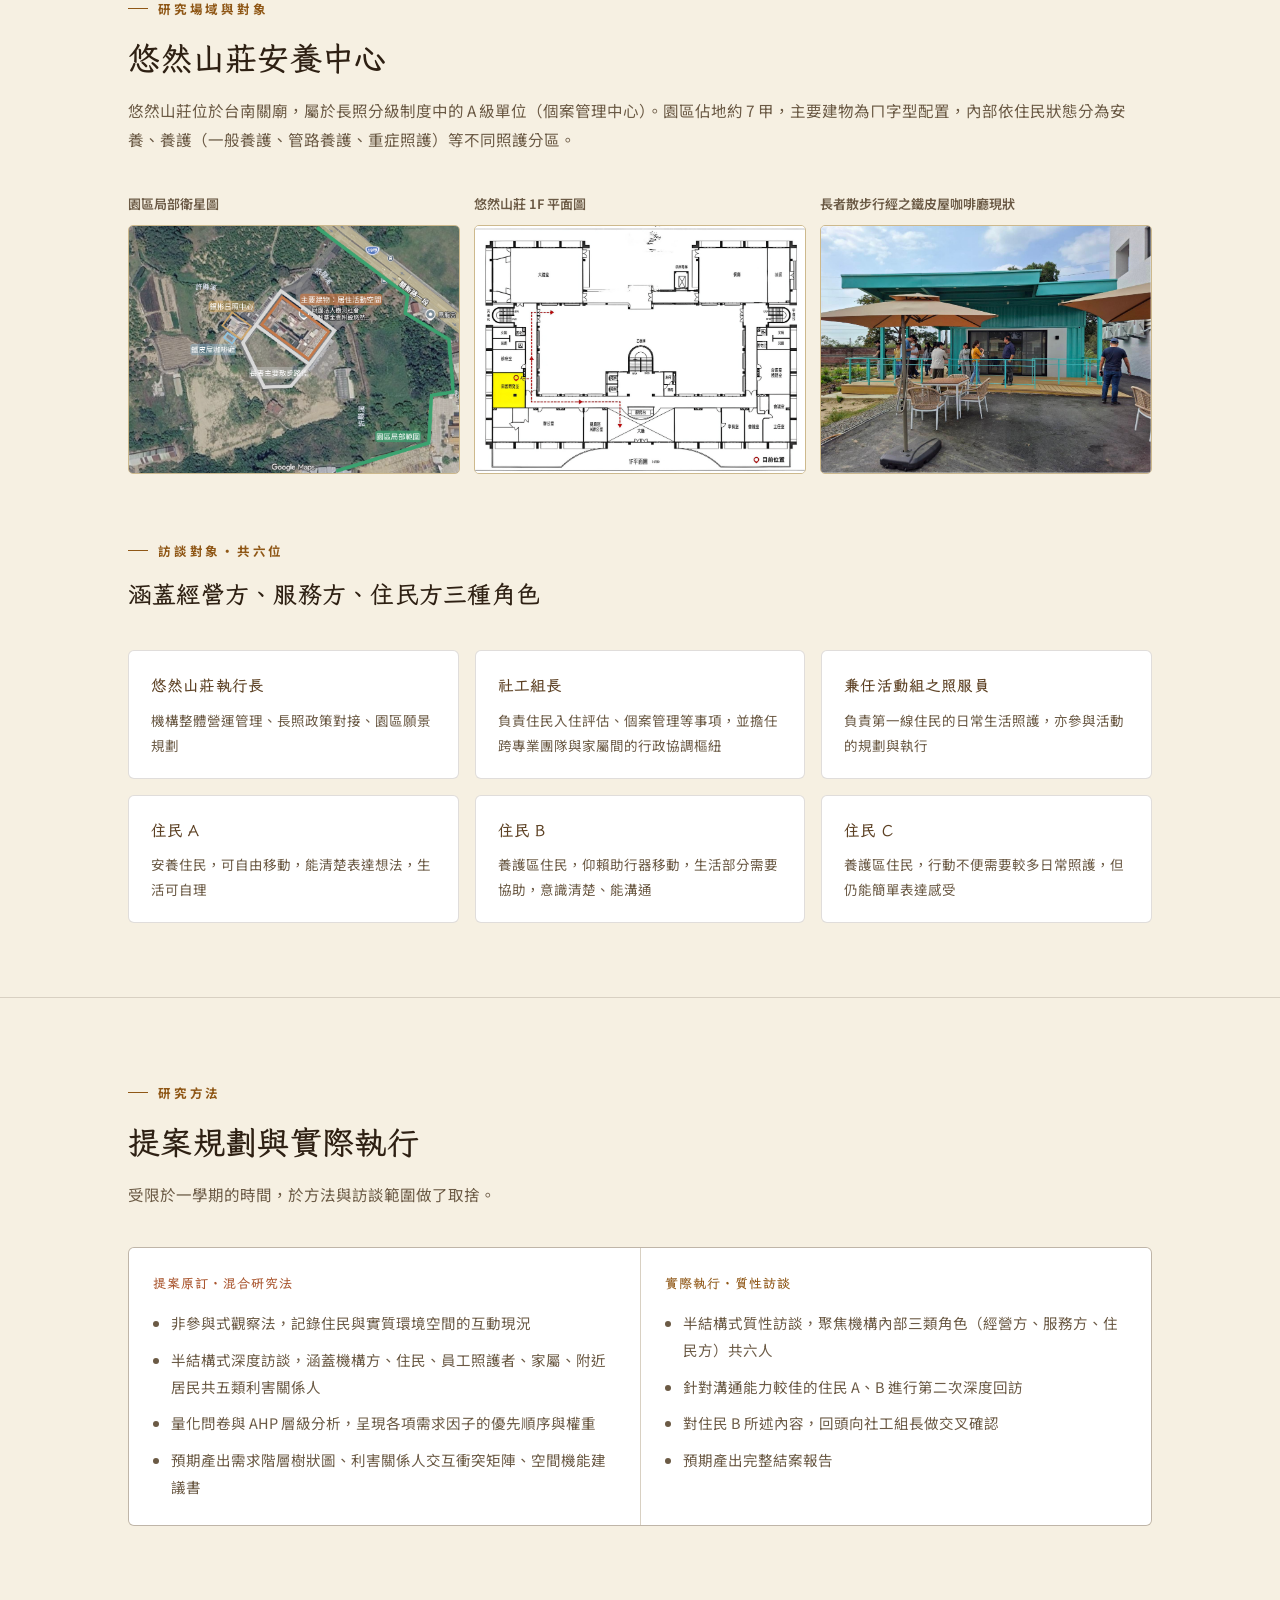
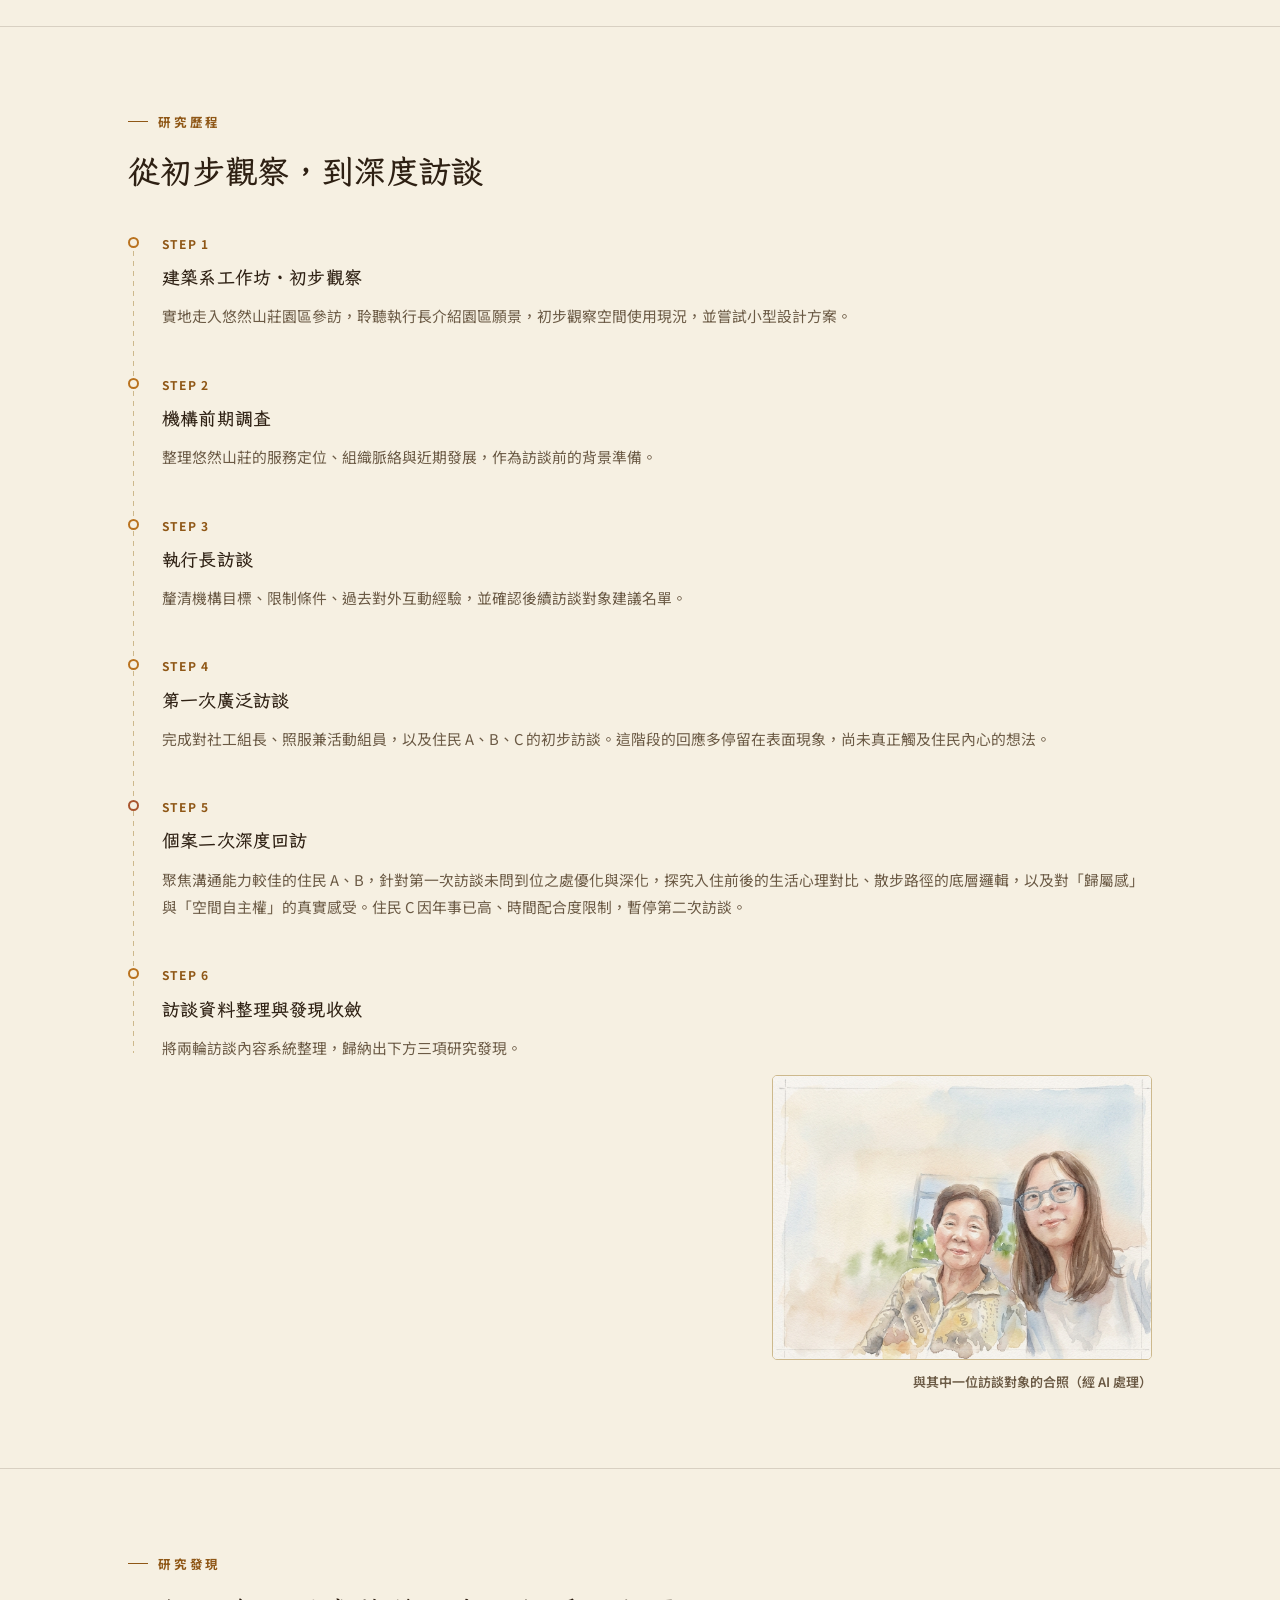
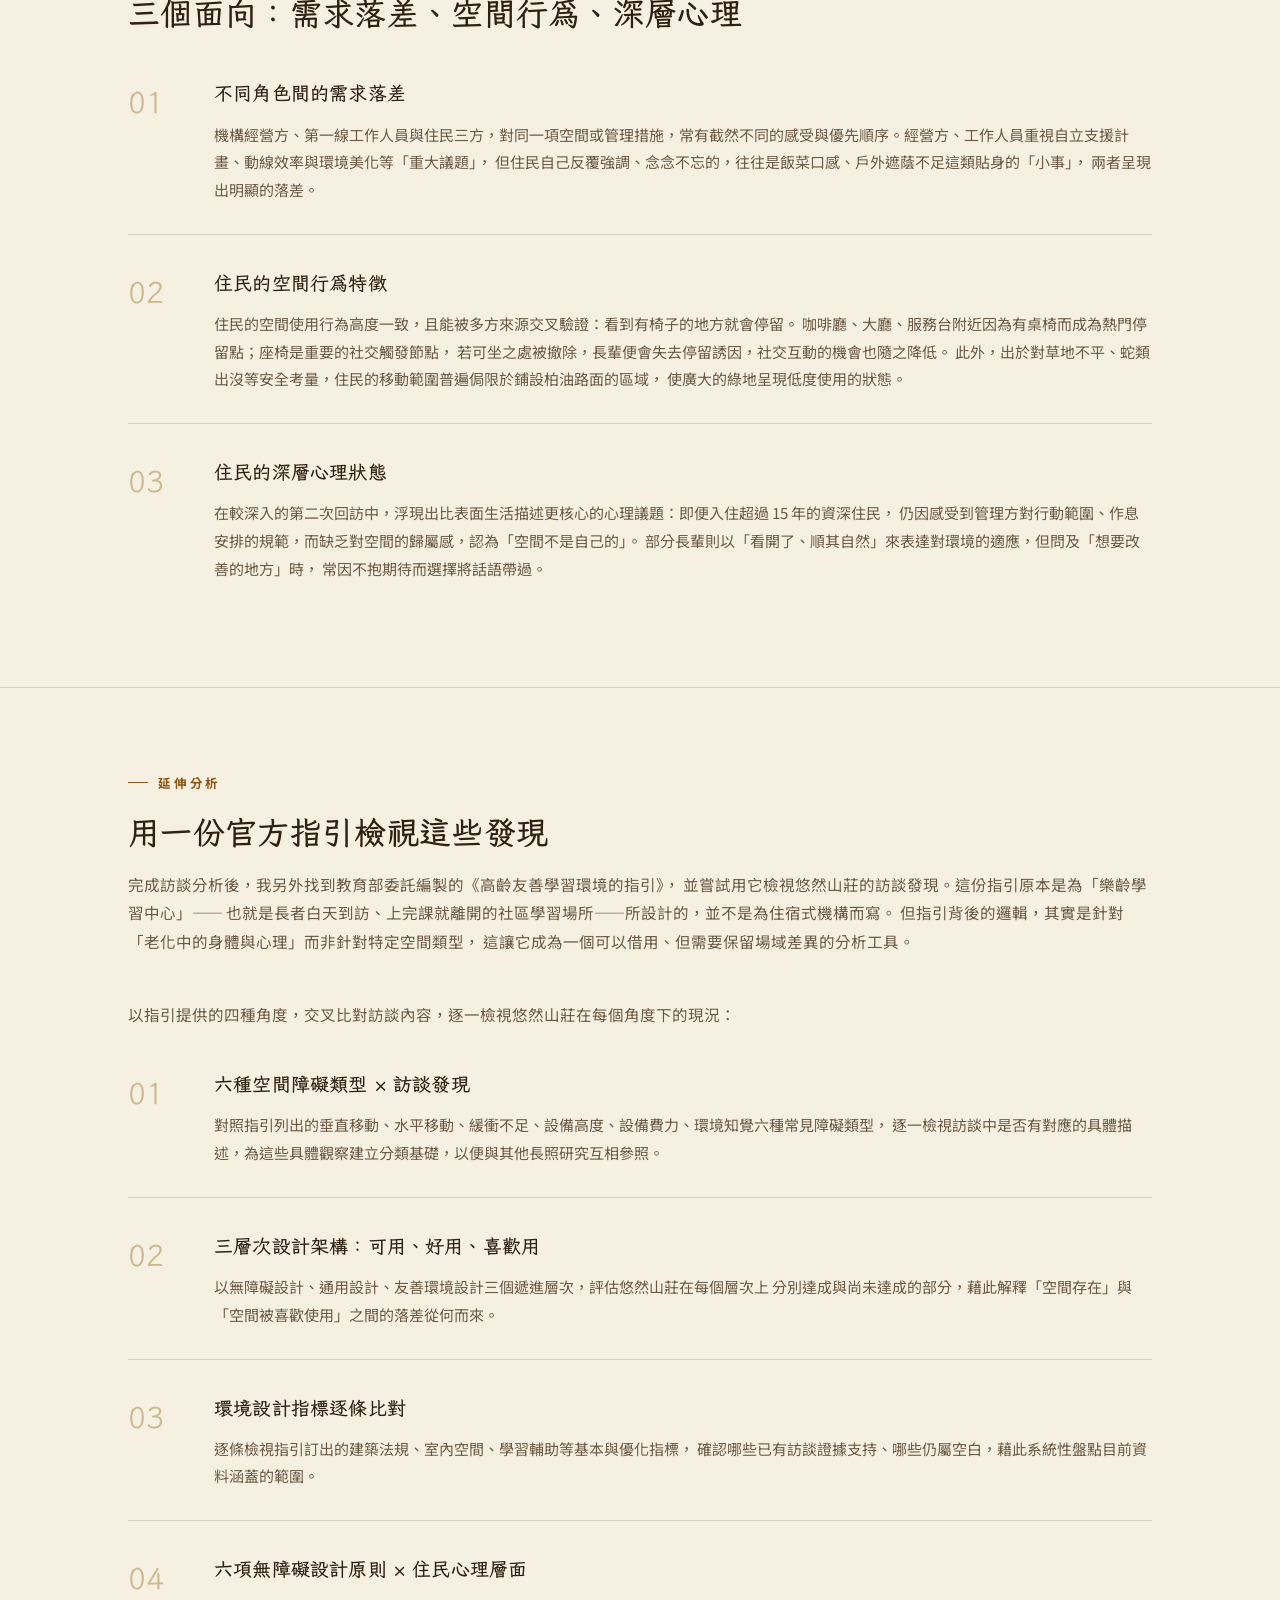
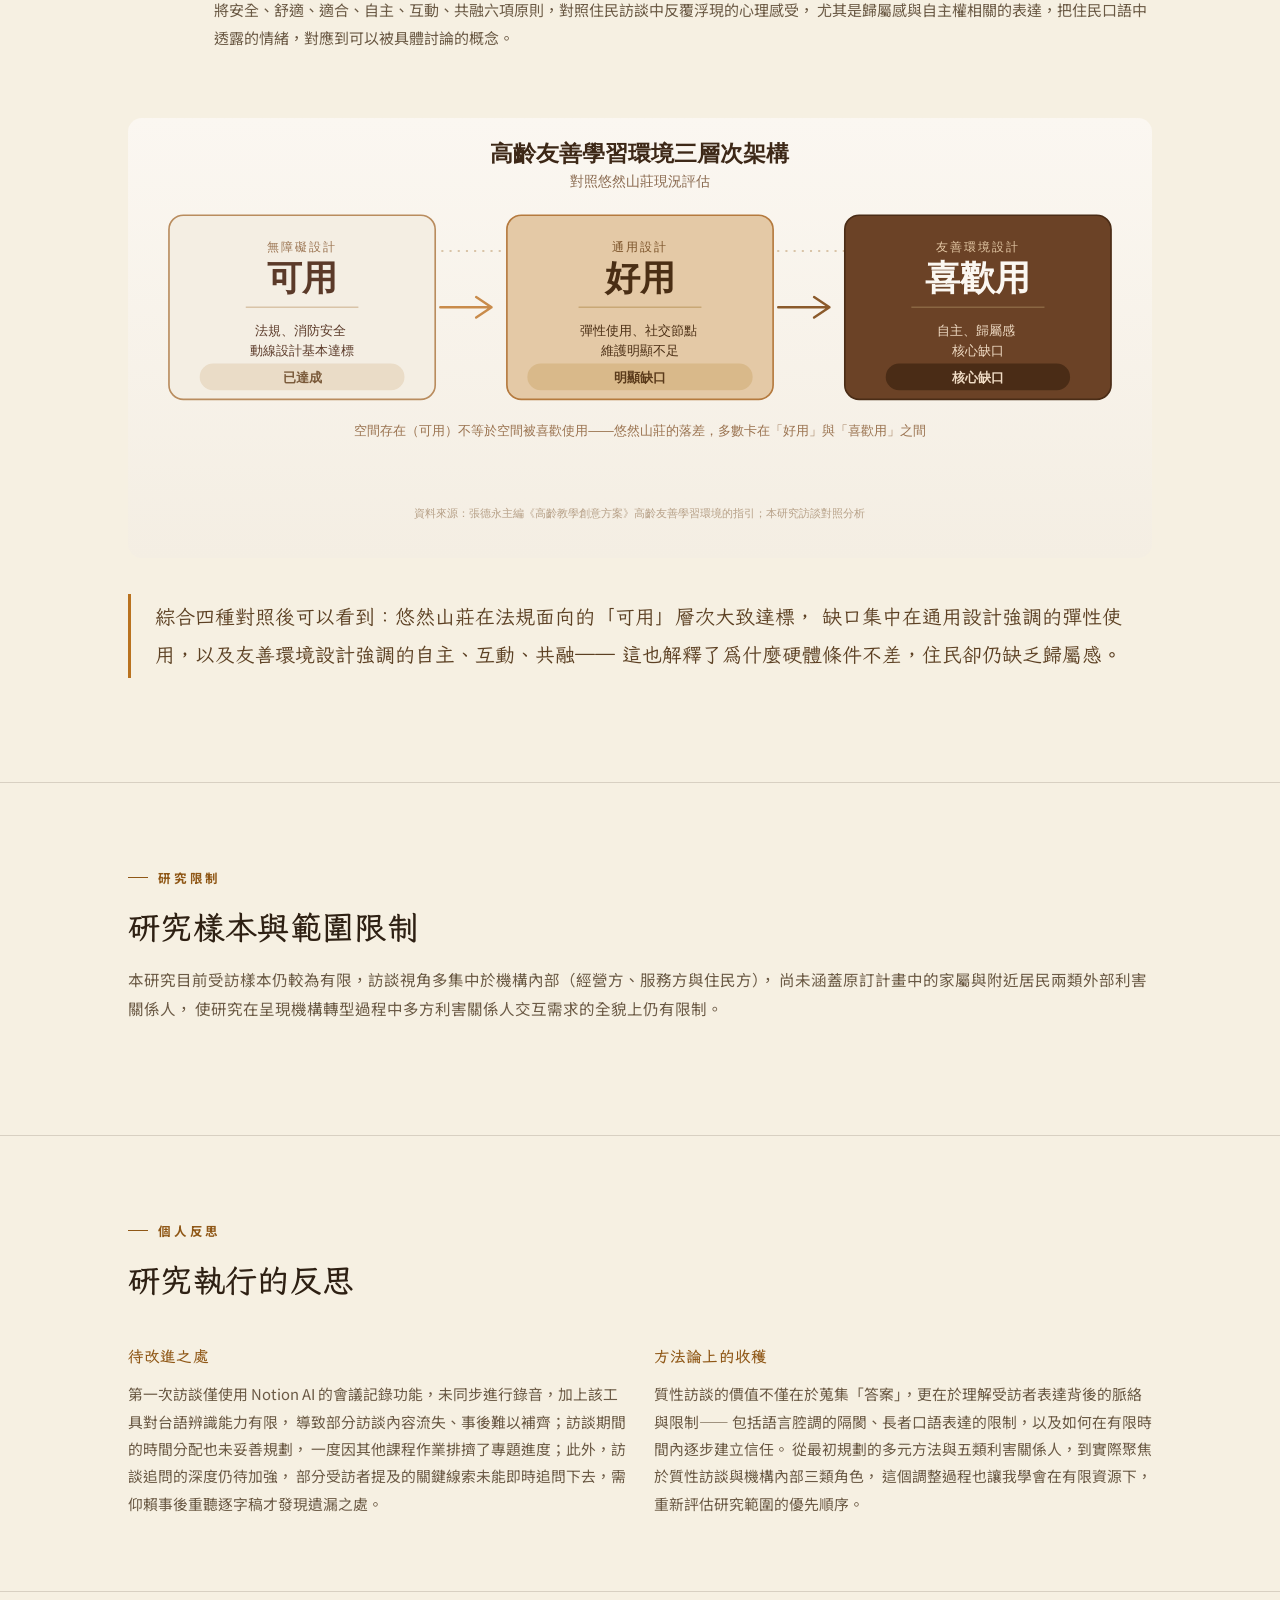
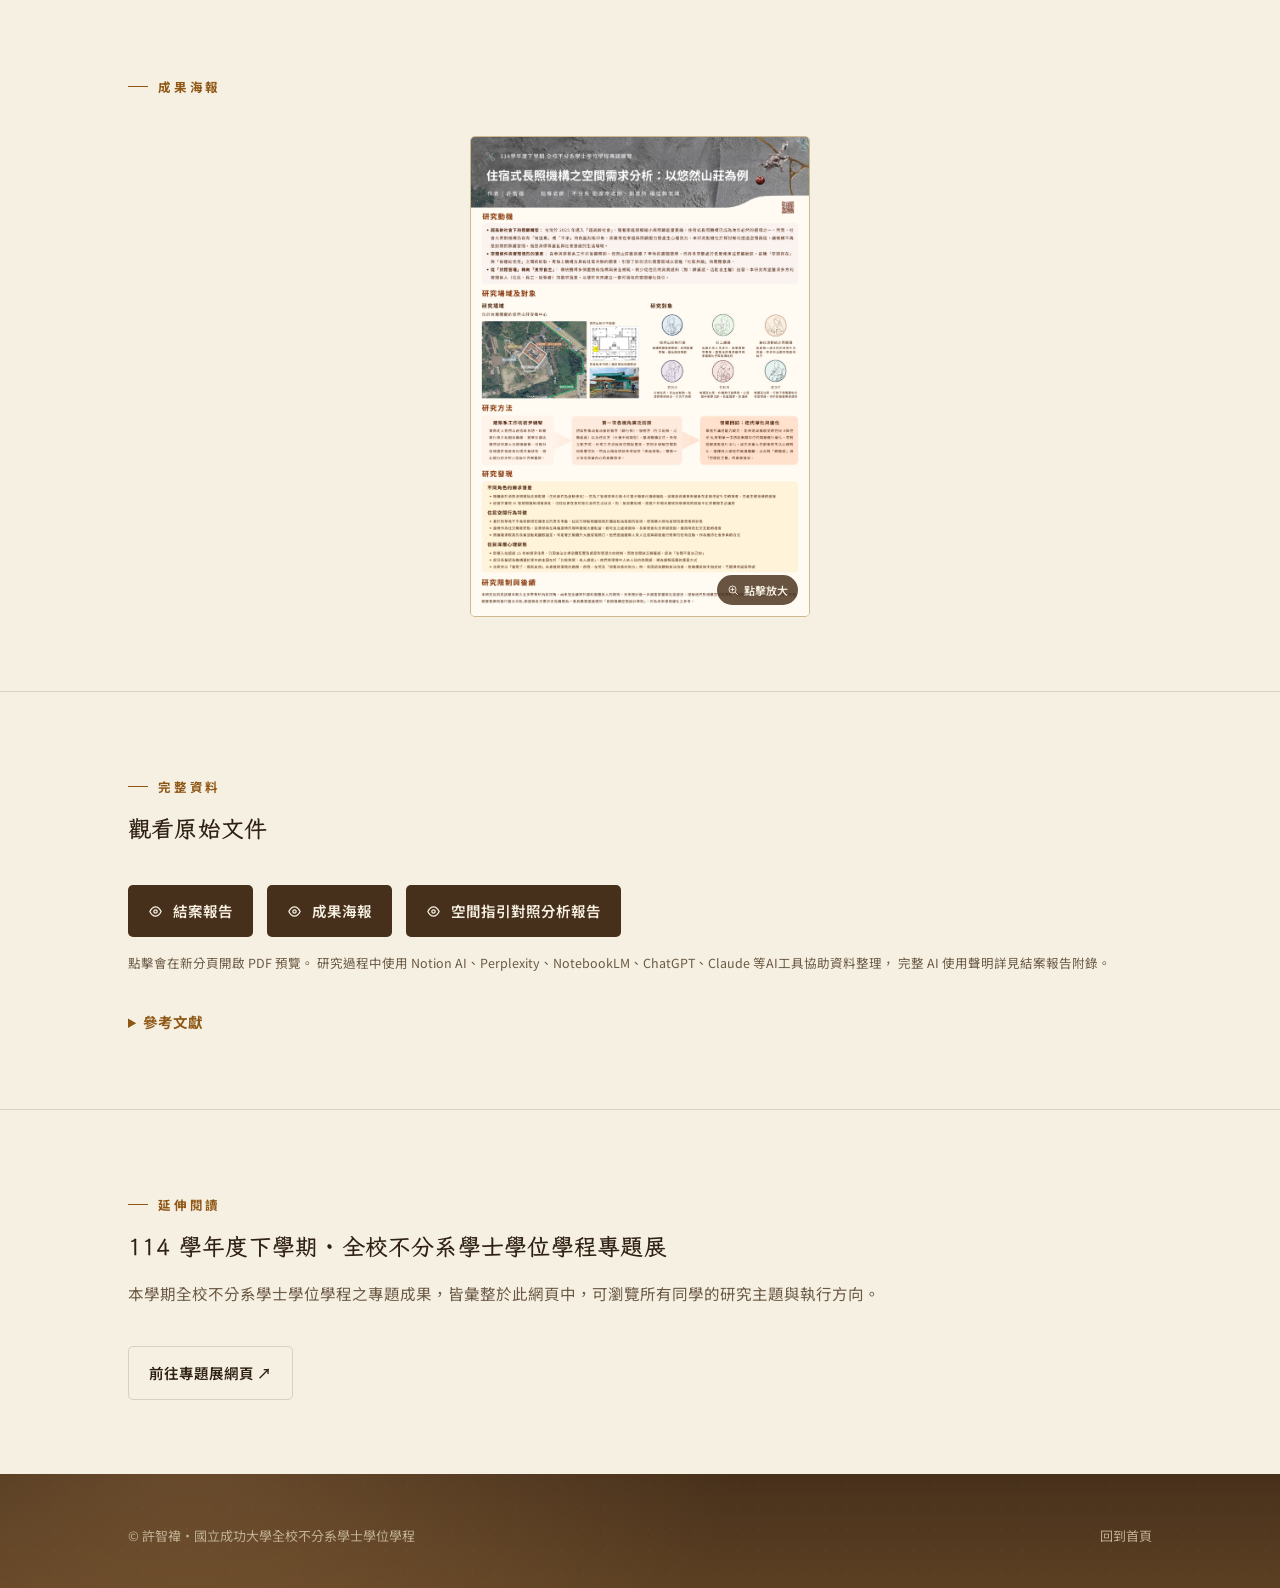
==== commit 5e19f679: "Update project-1.html" ====
--- a/projects/project-1.html
+++ b/projects/project-1.html
@@ -300,11 +300,9 @@
         <div>
           <h3>不同角色間的需求落差</h3>
           <p>
-            機構經營方、第一線工作人員與住民三方，對同一項空間或管理措施，常有截然不同的感受與優先順序——
-            而且這種落差不只存在於「機構說的」與「住民感受到的」之間，連機構內部「正式政策」與「實際執行」
-            之間也存在落差。經營方傾向重視自立支援計畫、動線效率與環境美化等「重大議題」，
+            機構經營方、第一線工作人員與住民三方，對同一項空間或管理措施，常有截然不同的感受與優先順序。經營方、工作人員重視自立支援計畫、動線效率與環境美化等「重大議題」，
             但住民自己反覆強調、念念不忘的，往往是飯菜口感、戶外遮蔭不足這類貼身的「小事」，
-            兩者呈現出明顯的優先順序錯位。
+            兩者呈現出明顯的落差。
           </p>
         </div>
       </div>
@@ -313,10 +311,10 @@
         <div>
           <h3>住民的空間行為特徵</h3>
           <p>
-            住民的空間使用行為高度一致，且能被多方來源交叉驗證：<strong>看到有椅子的地方就會停留。</strong>
+            住民的空間使用行為高度一致，且能被多方來源交叉驗證：看到有椅子的地方就會停留。
             咖啡廳、大廳、服務台附近因為有桌椅而成為熱門停留點；座椅是重要的社交觸發節點，
             若可坐之處被撤除，長輩便會失去停留誘因，社交互動的機會也隨之降低。
-            此外，出於對草地不平、蛇類出沒的安全考量，住民的移動範圍普遍侷限於鋪設柏油路面的區域，
+            此外，出於對草地不平、蛇類出沒等安全考量，住民的移動範圍普遍侷限於鋪設柏油路面的區域，
             使廣大的綠地呈現低度使用的狀態。
           </p>
         </div>
@@ -328,8 +326,8 @@
           <p>
             在較深入的第二次回訪中，浮現出比表面生活描述更核心的心理議題：即便入住超過 15 年的資深住民，
             仍因感受到管理方對行動範圍、作息安排的規範，而缺乏對空間的歸屬感，認為「空間不是自己的」。
-            部分長輩以「看開了、順其自然」來表達對環境的適應，但問及「想要改善的地方」時，
-            常因不抱期待而選擇將話語帶過。這提醒研究者，理解長者的口語回應時，不能只停留在字面陳述。
+            部分長輩則以「看開了、順其自然」來表達對環境的適應，但問及「想要改善的地方」時，
+            常因不抱期待而選擇將話語帶過。
           </p>
         </div>
       </div>
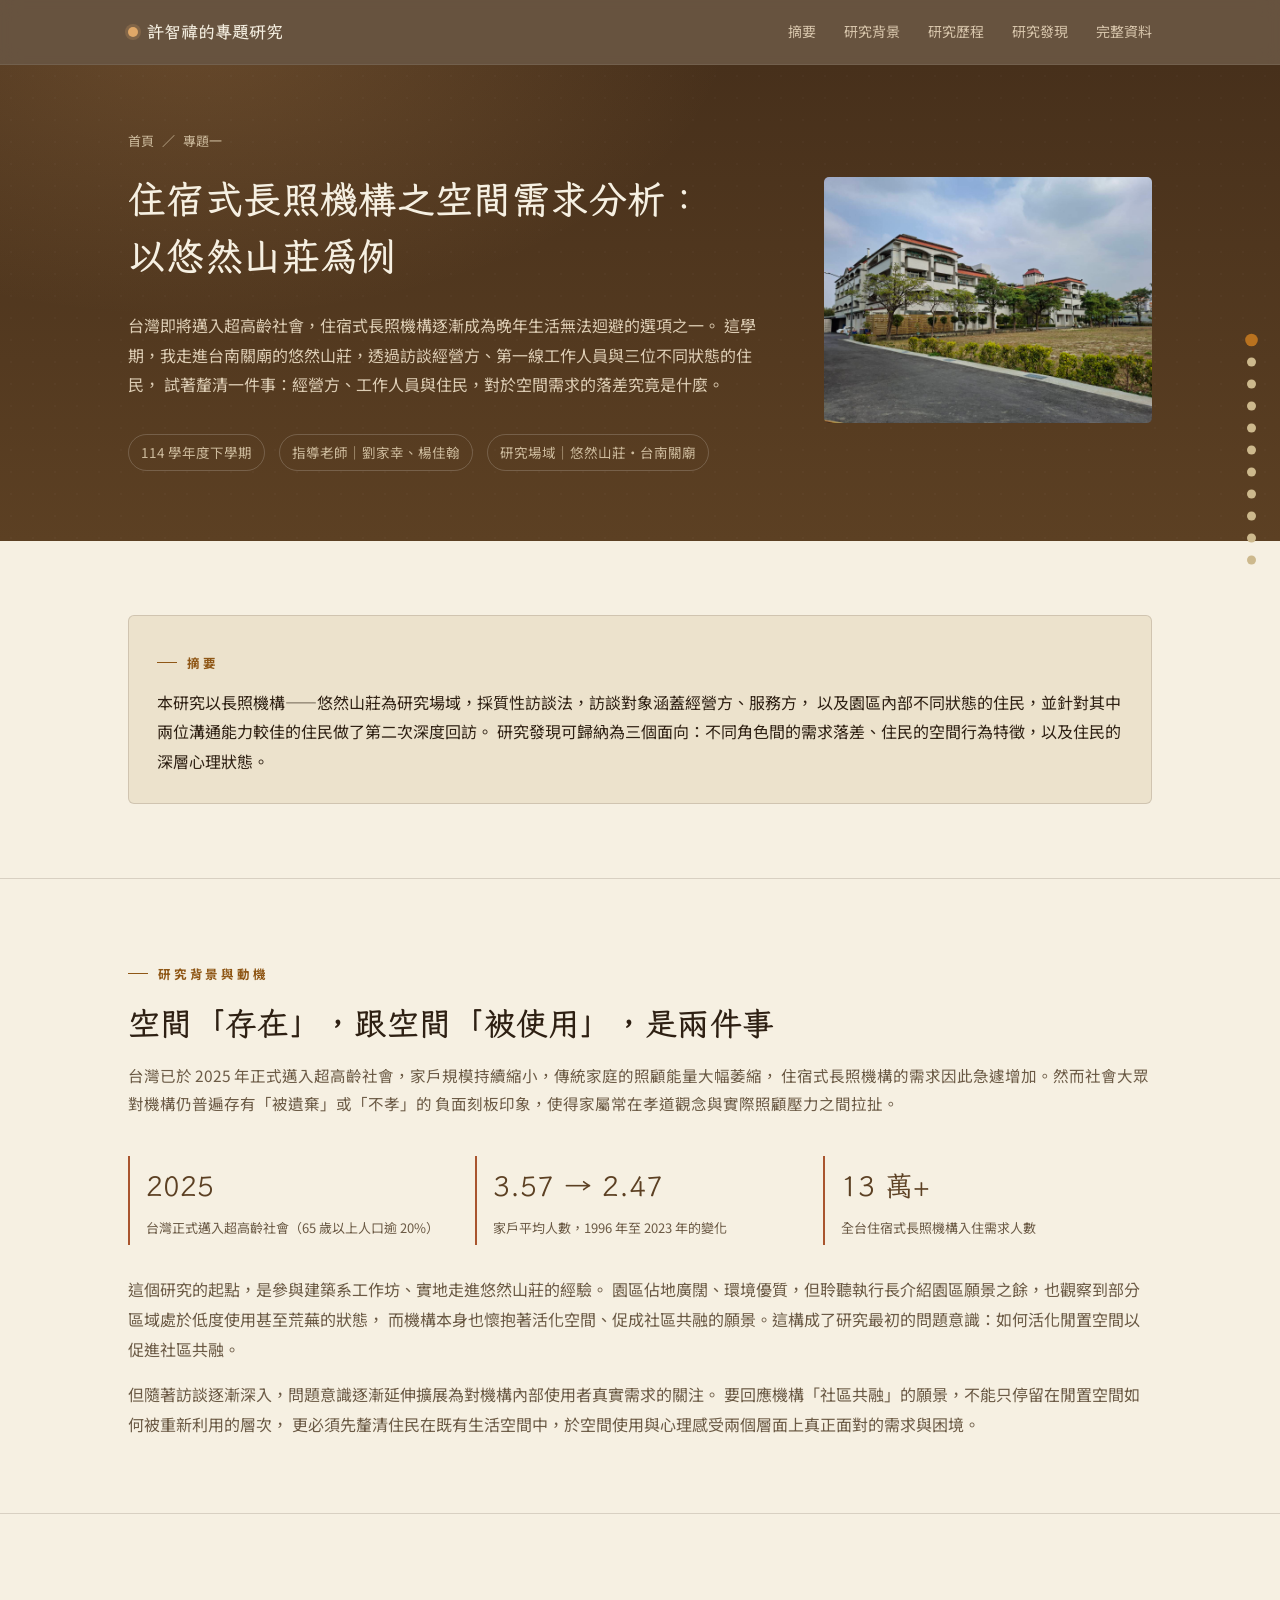
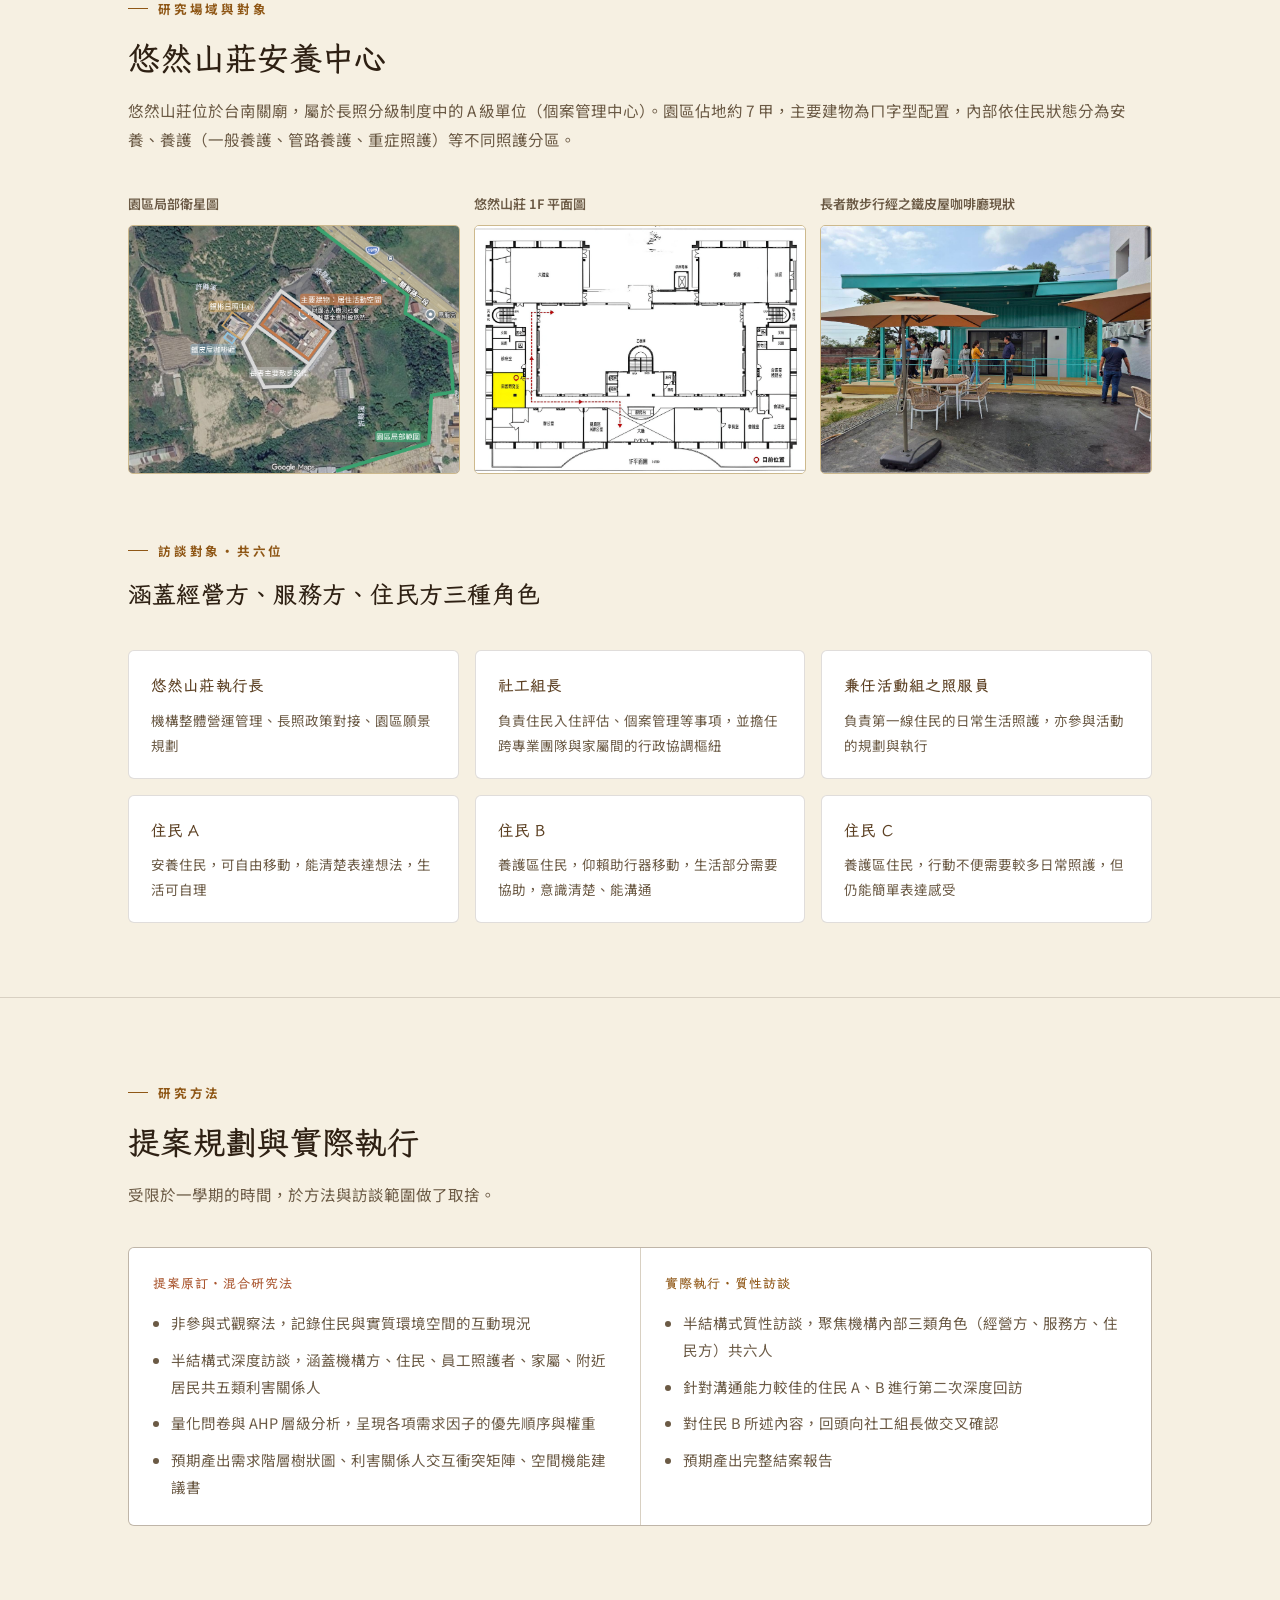
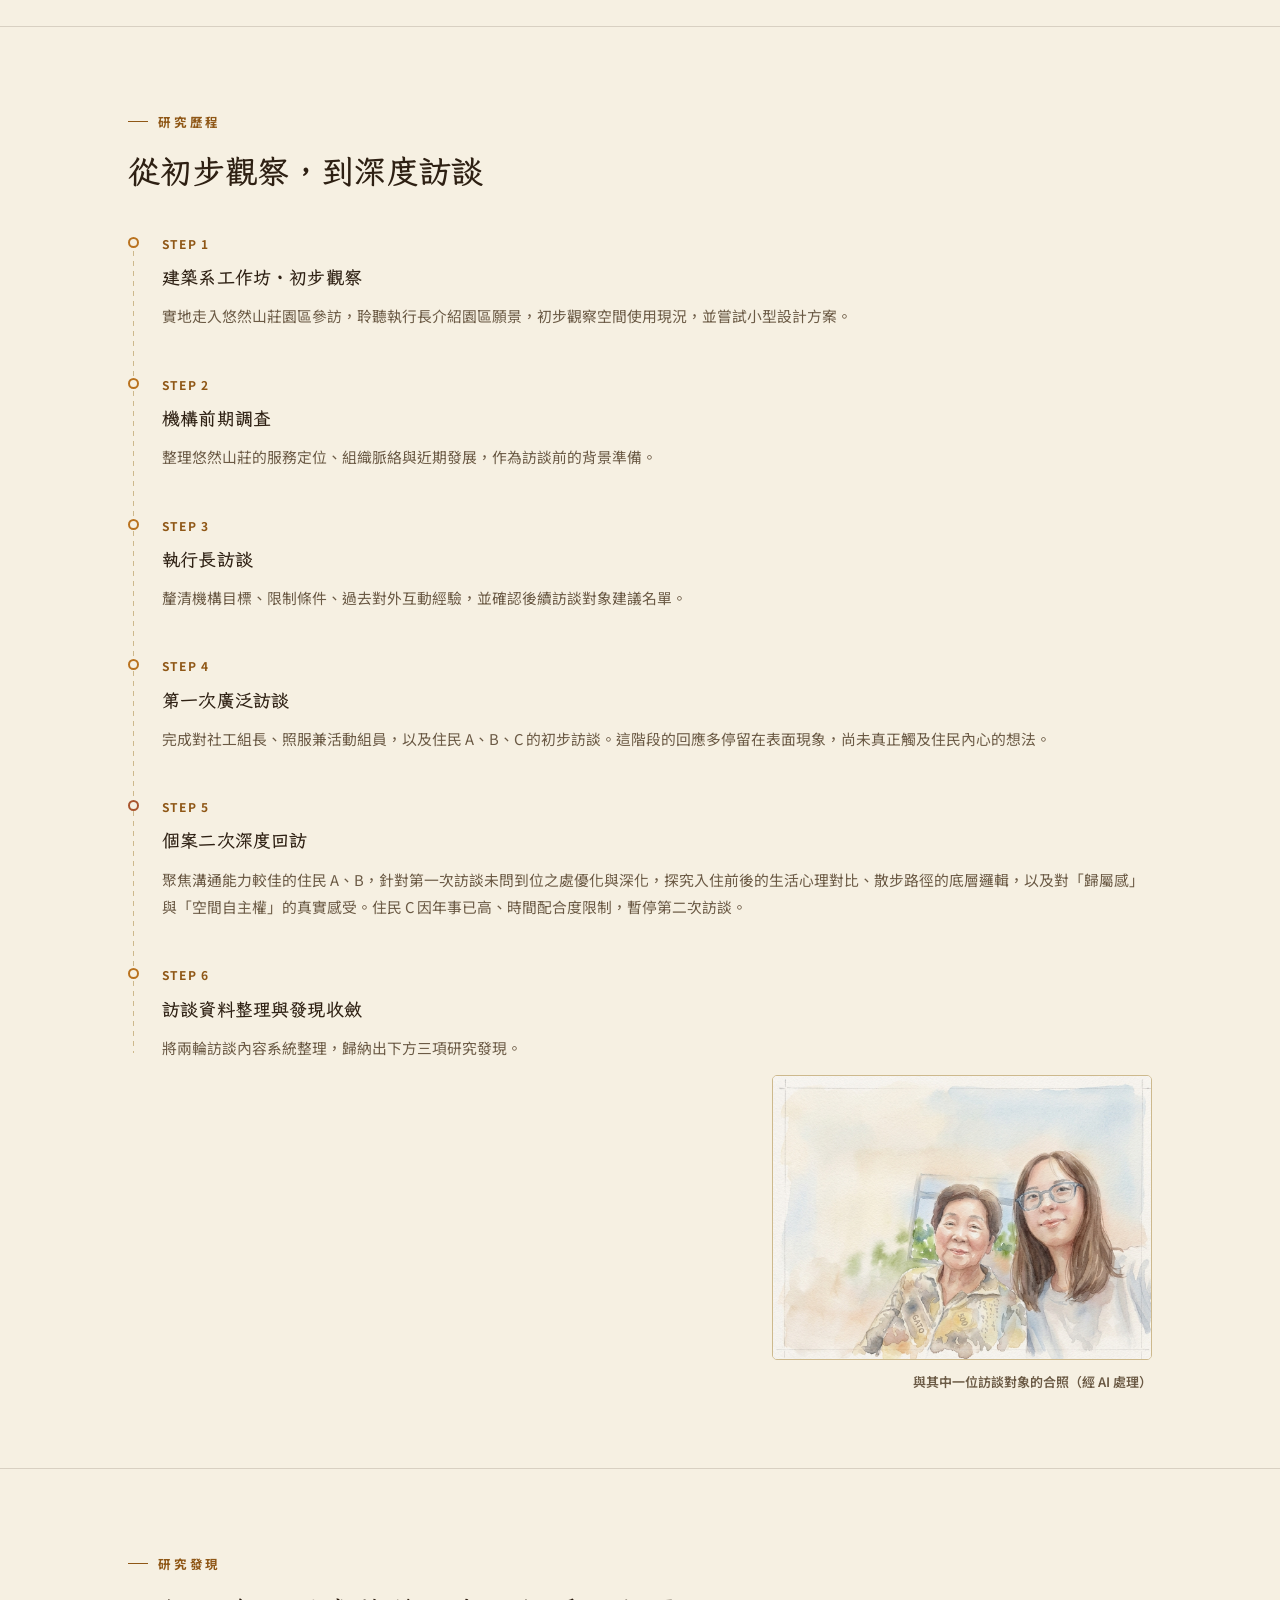
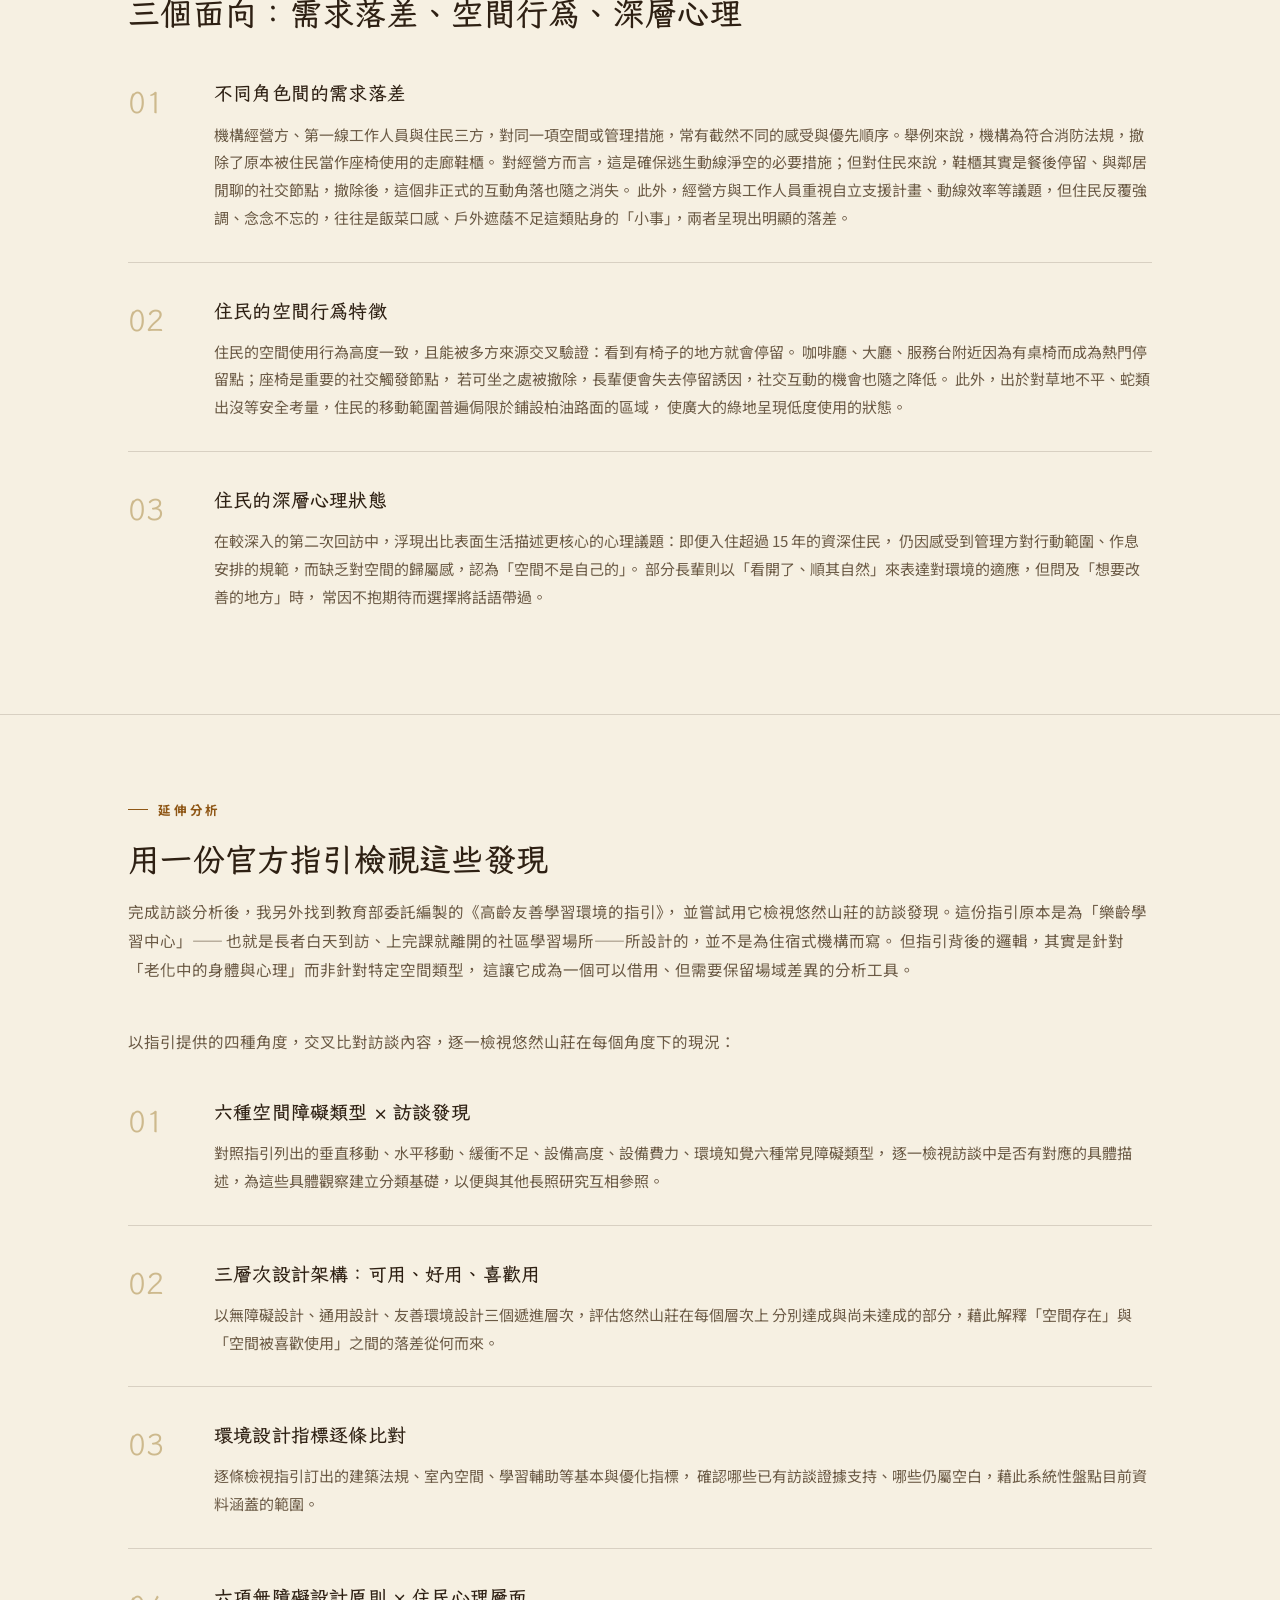
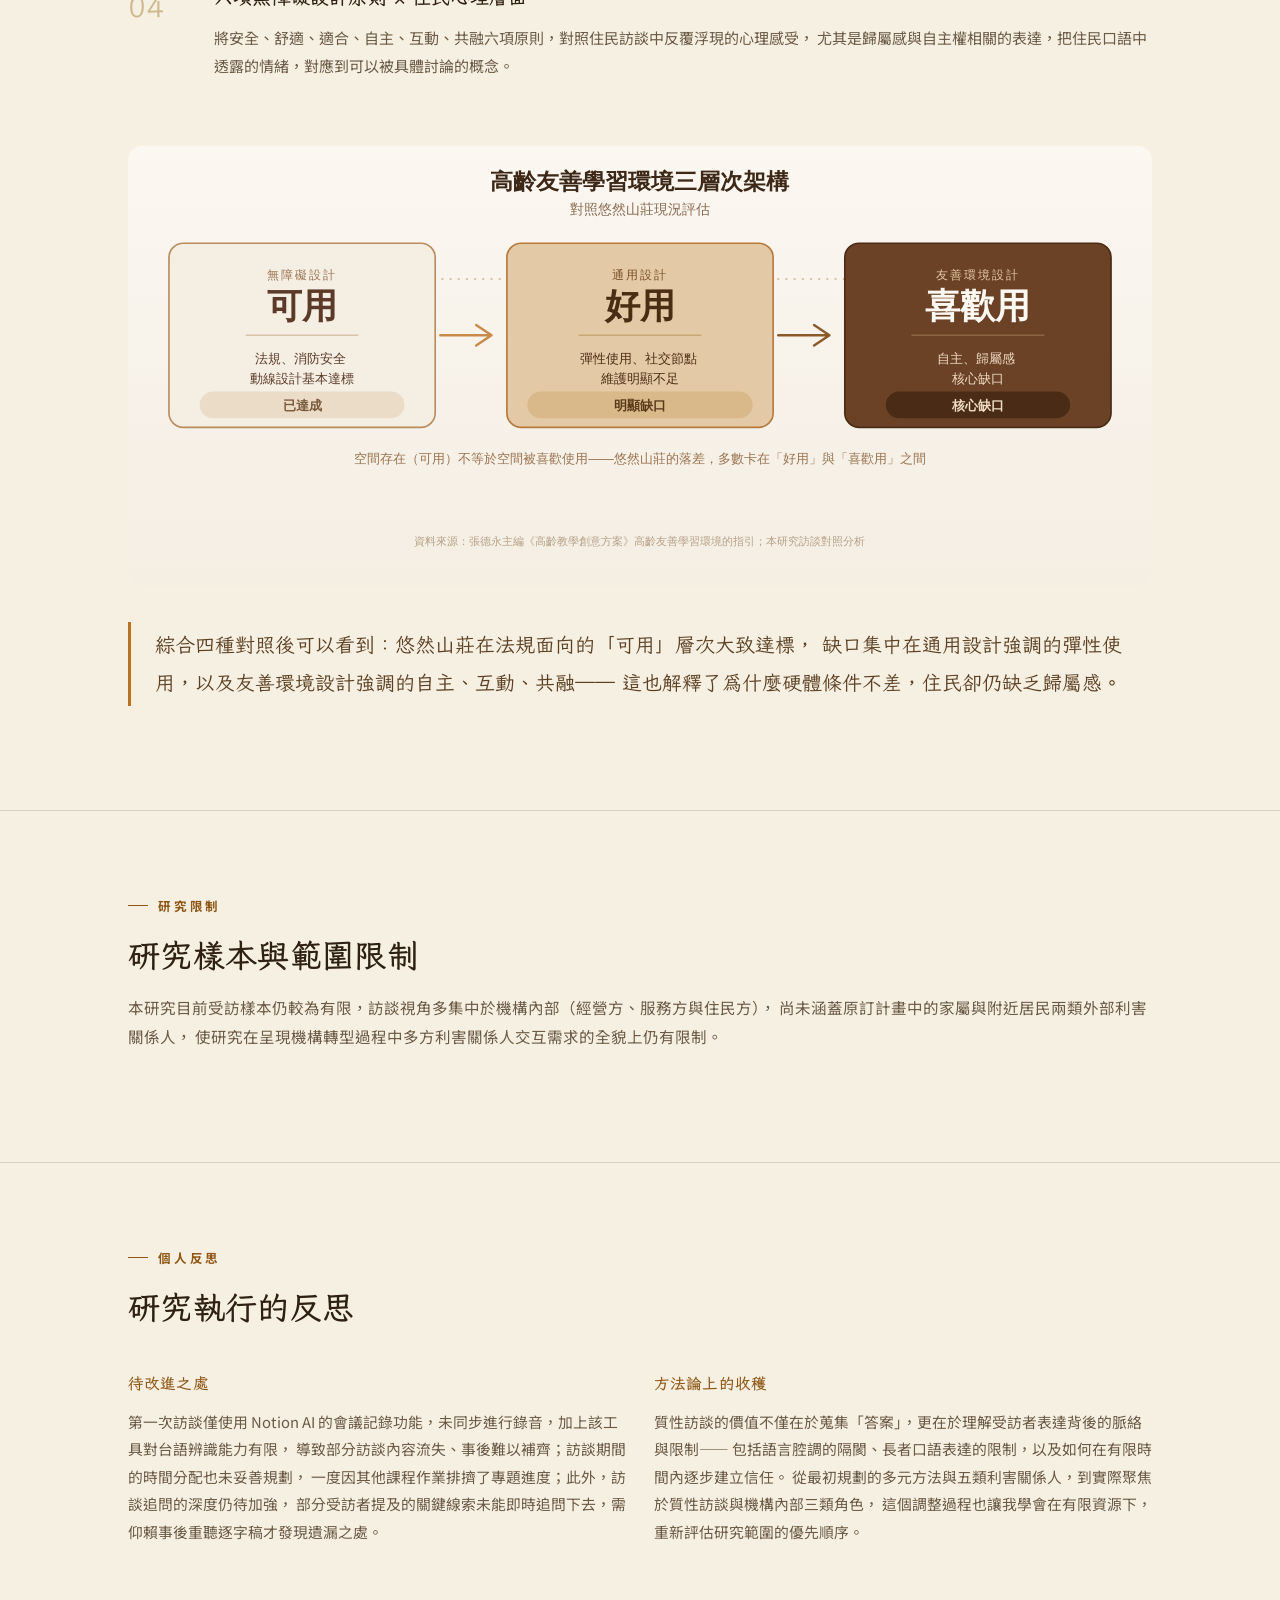
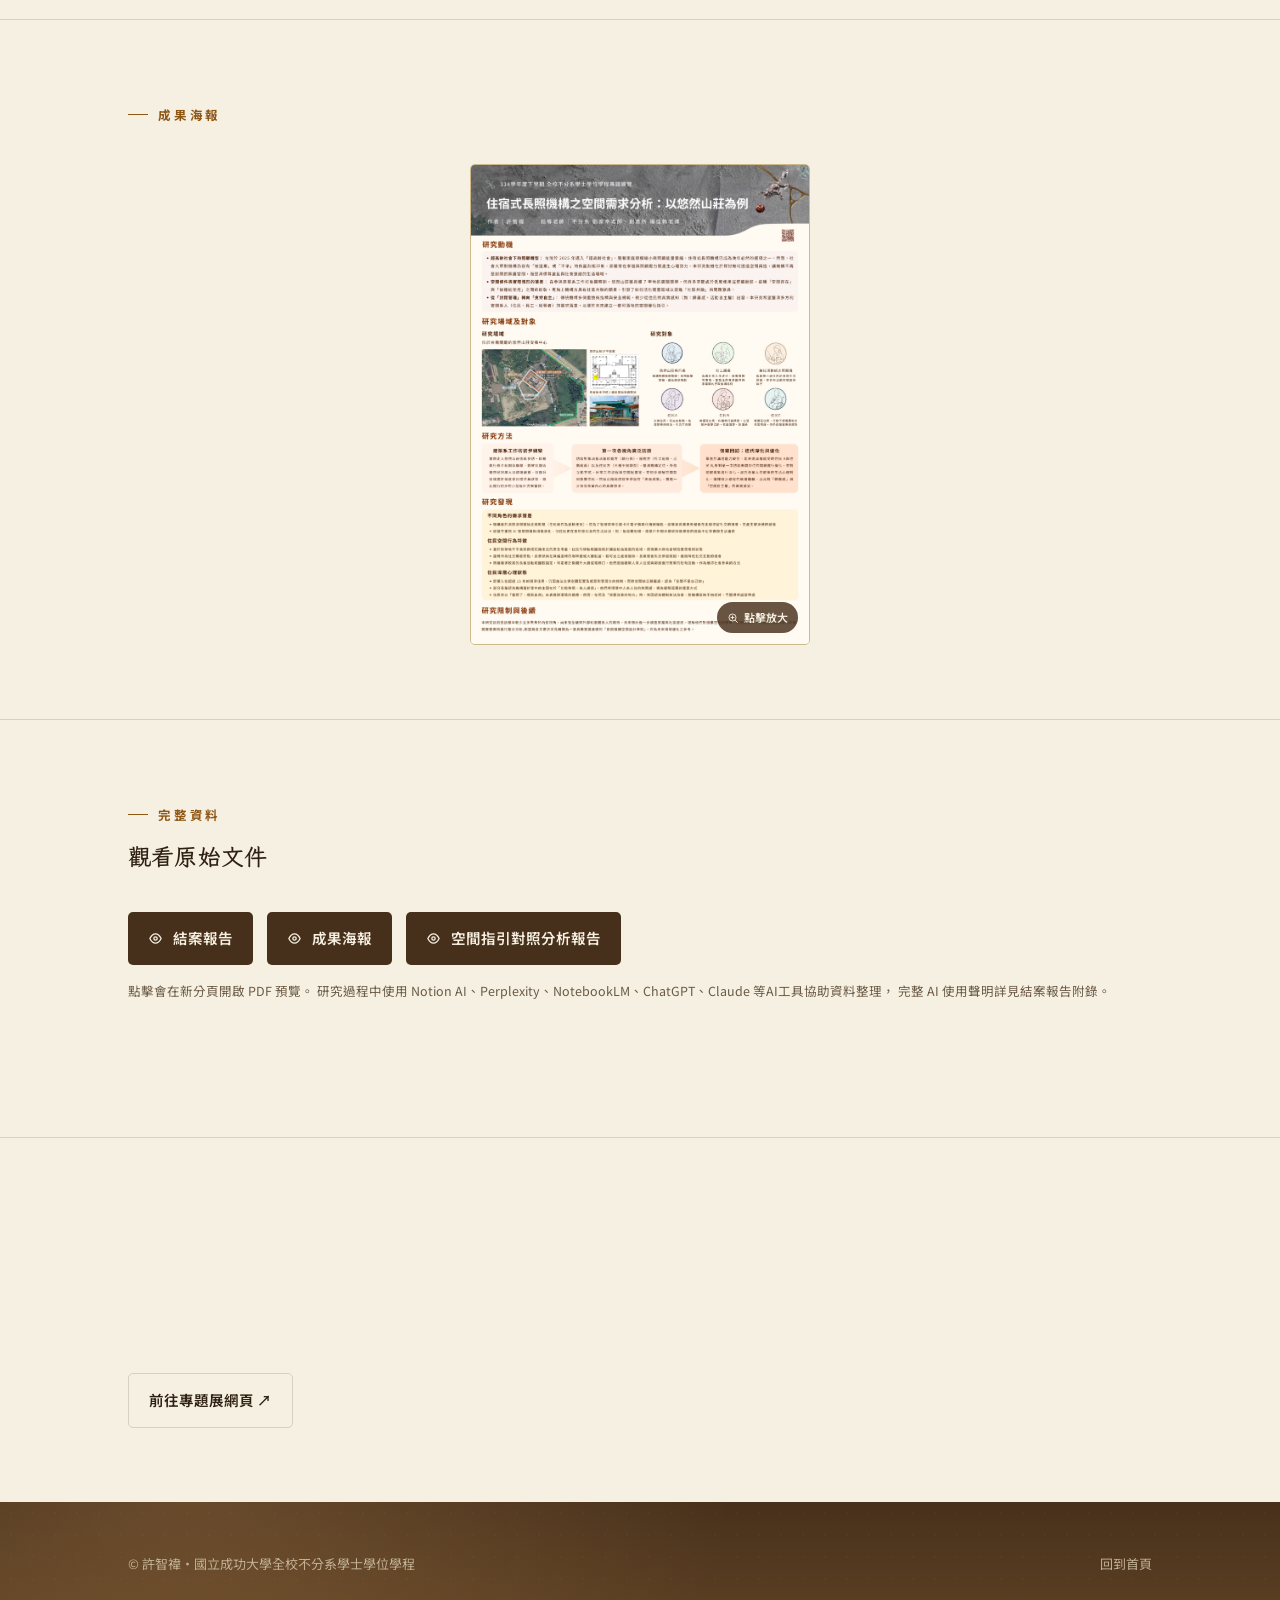
==== commit 2d74ff4d: "Update project-1.html" ====
--- a/projects/project-1.html
+++ b/projects/project-1.html
@@ -300,9 +300,9 @@
         <div>
           <h3>不同角色間的需求落差</h3>
           <p>
-            機構經營方、第一線工作人員與住民三方，對同一項空間或管理措施，常有截然不同的感受與優先順序。經營方、工作人員重視自立支援計畫、動線效率與環境美化等「重大議題」，
-            但住民自己反覆強調、念念不忘的，往往是飯菜口感、戶外遮蔭不足這類貼身的「小事」，
-            兩者呈現出明顯的落差。
+            機構經營方、第一線工作人員與住民三方，對同一項空間或管理措施，常有截然不同的感受與優先順序。舉例來說，機構為符合消防法規，撤除了原本被住民當作座椅使用的走廊鞋櫃。
+            對經營方而言，這是確保逃生動線淨空的必要措施；但對住民來說，鞋櫃其實是餐後停留、與鄰居閒聊的社交節點，撤除後，這個非正式的互動角落也隨之消失。
+            此外，經營方與工作人員重視自立支援計畫、動線效率等議題，但住民反覆強調、念念不忘的，往往是飯菜口感、戶外遮蔭不足這類貼身的「小事」，兩者呈現出明顯的落差。
           </p>
         </div>
       </div>
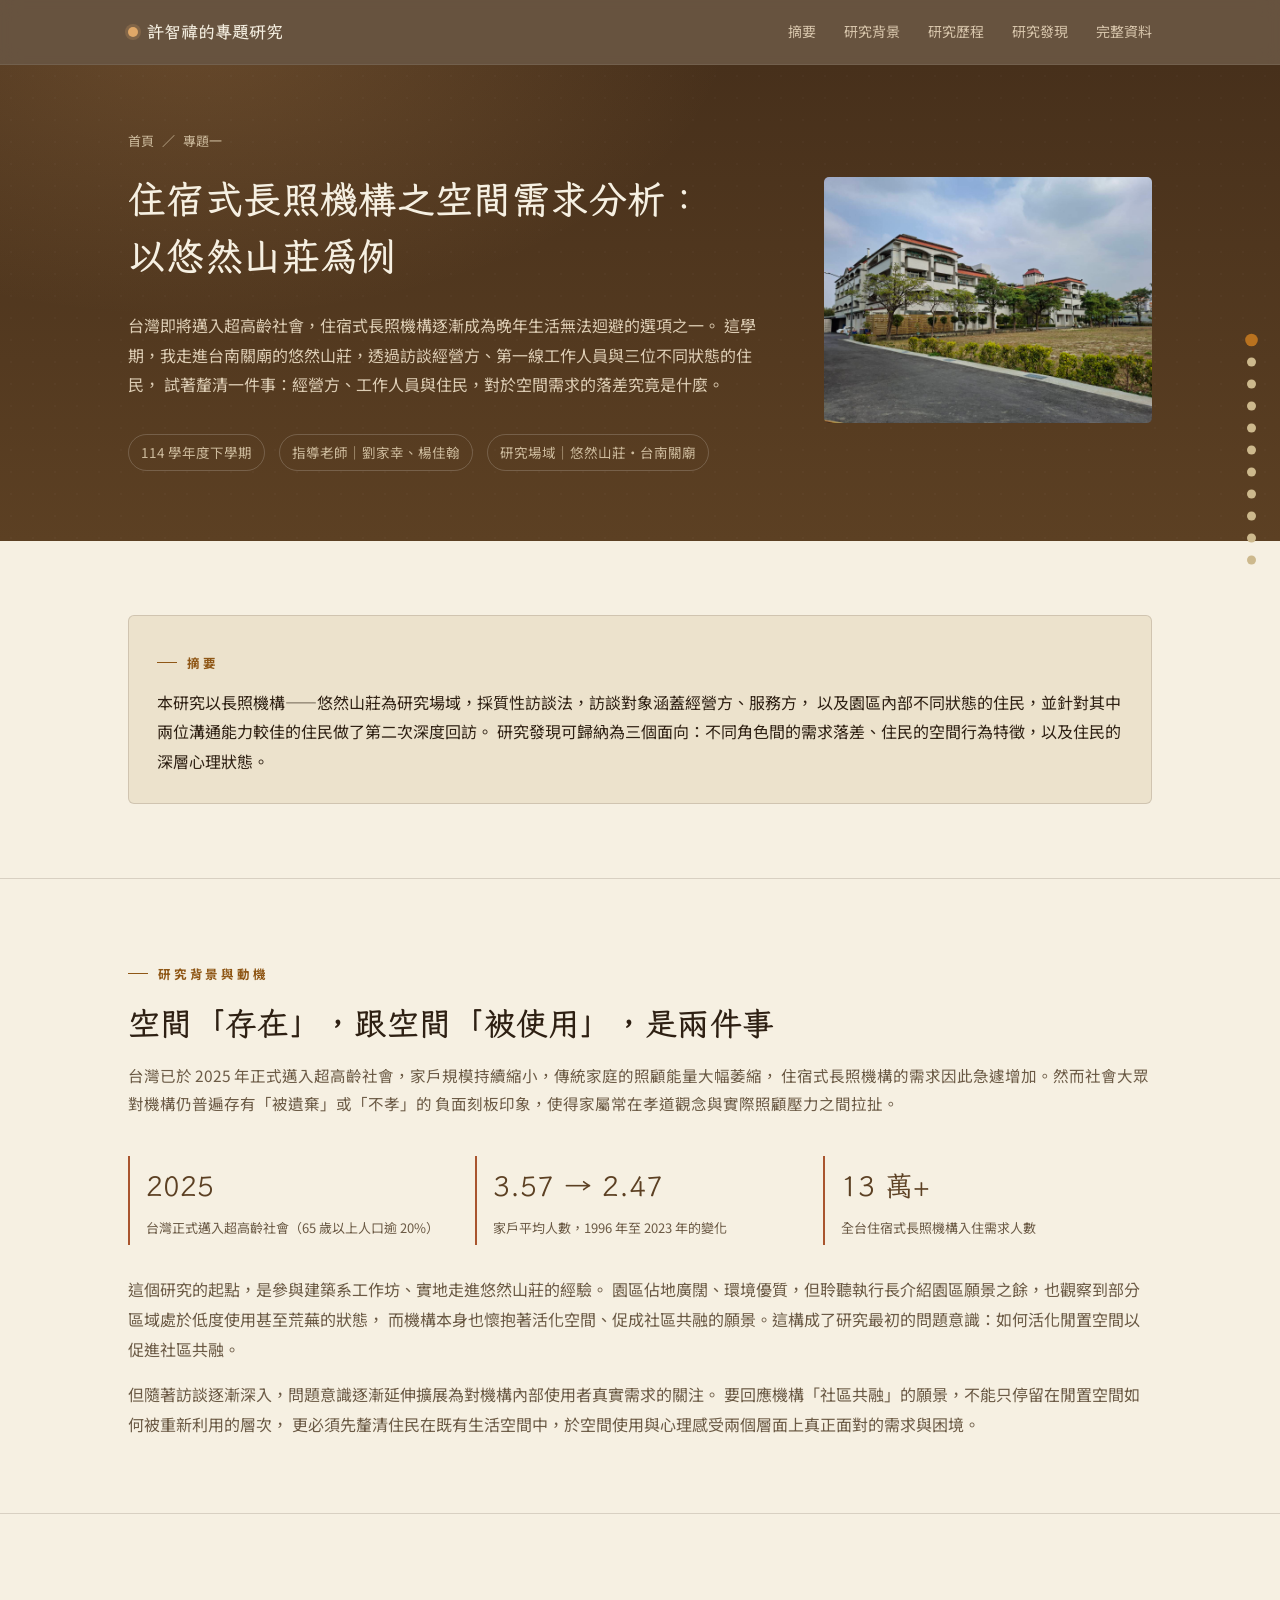
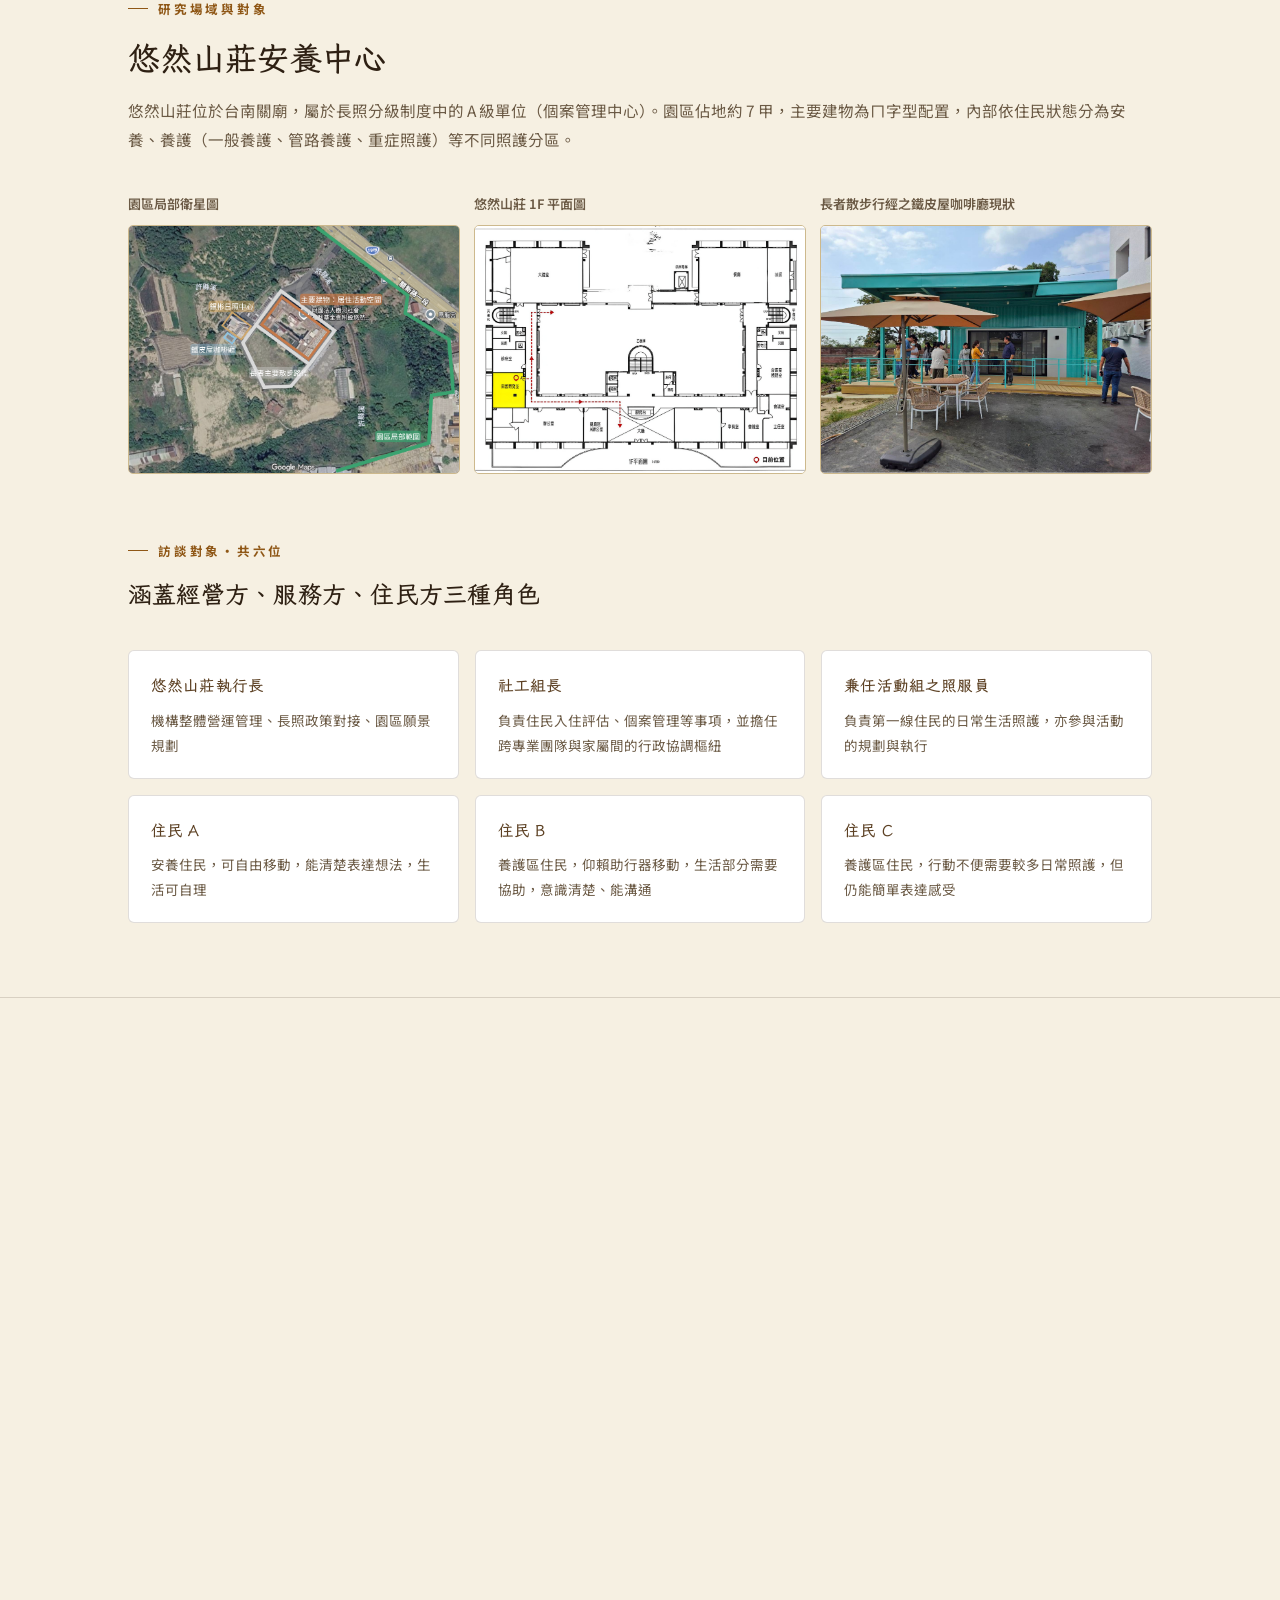
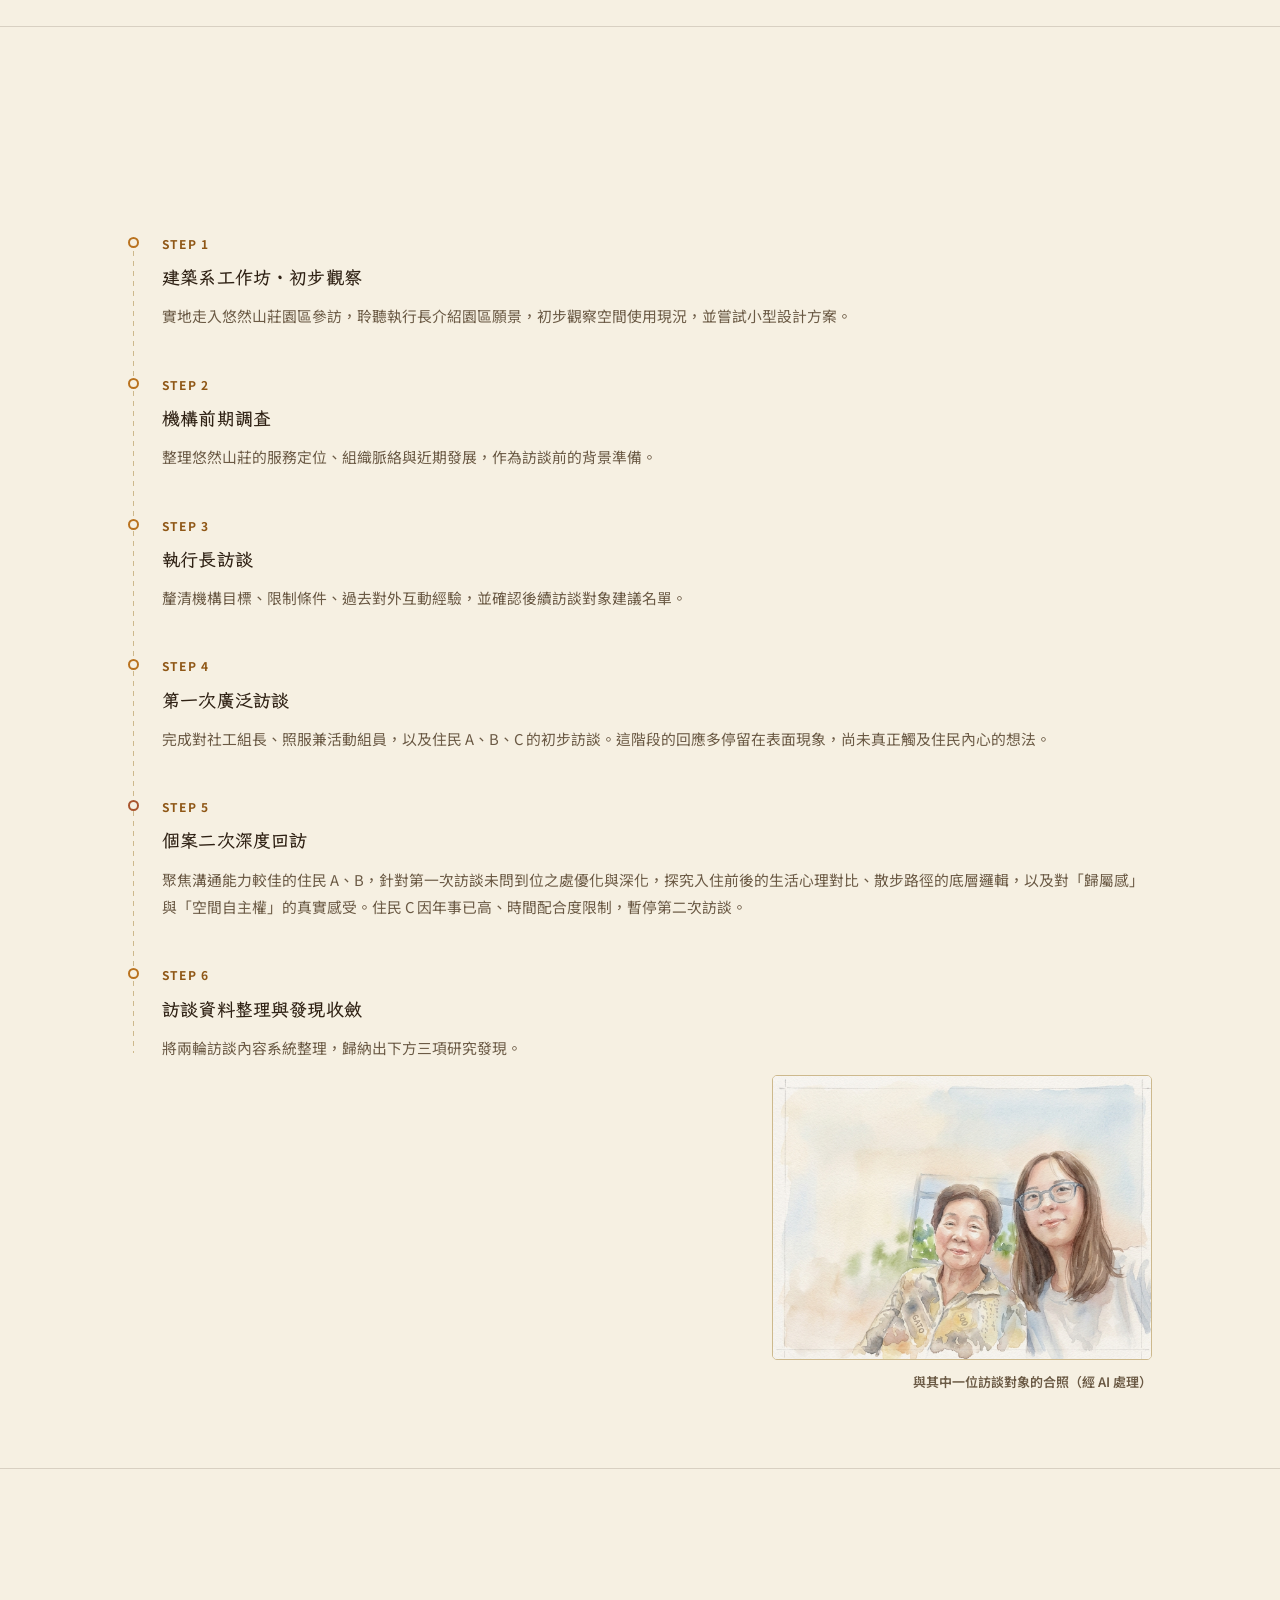
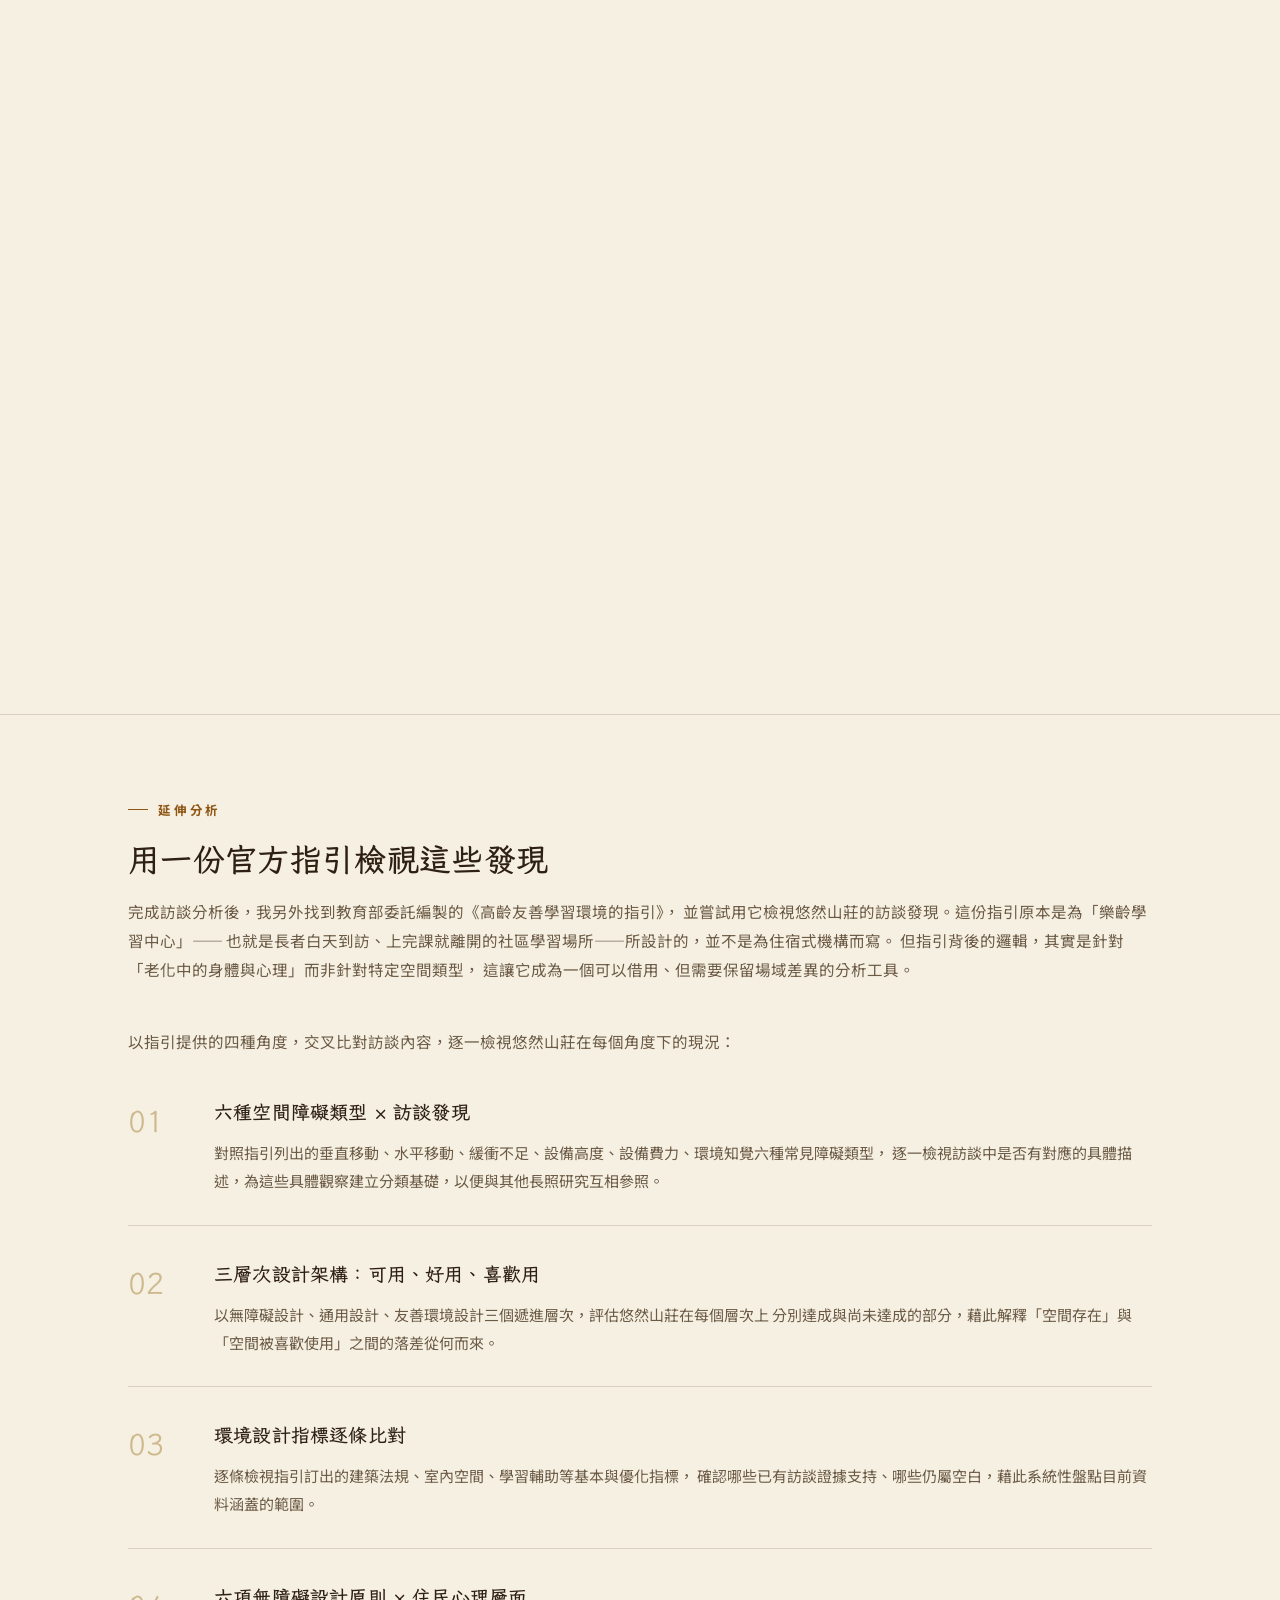
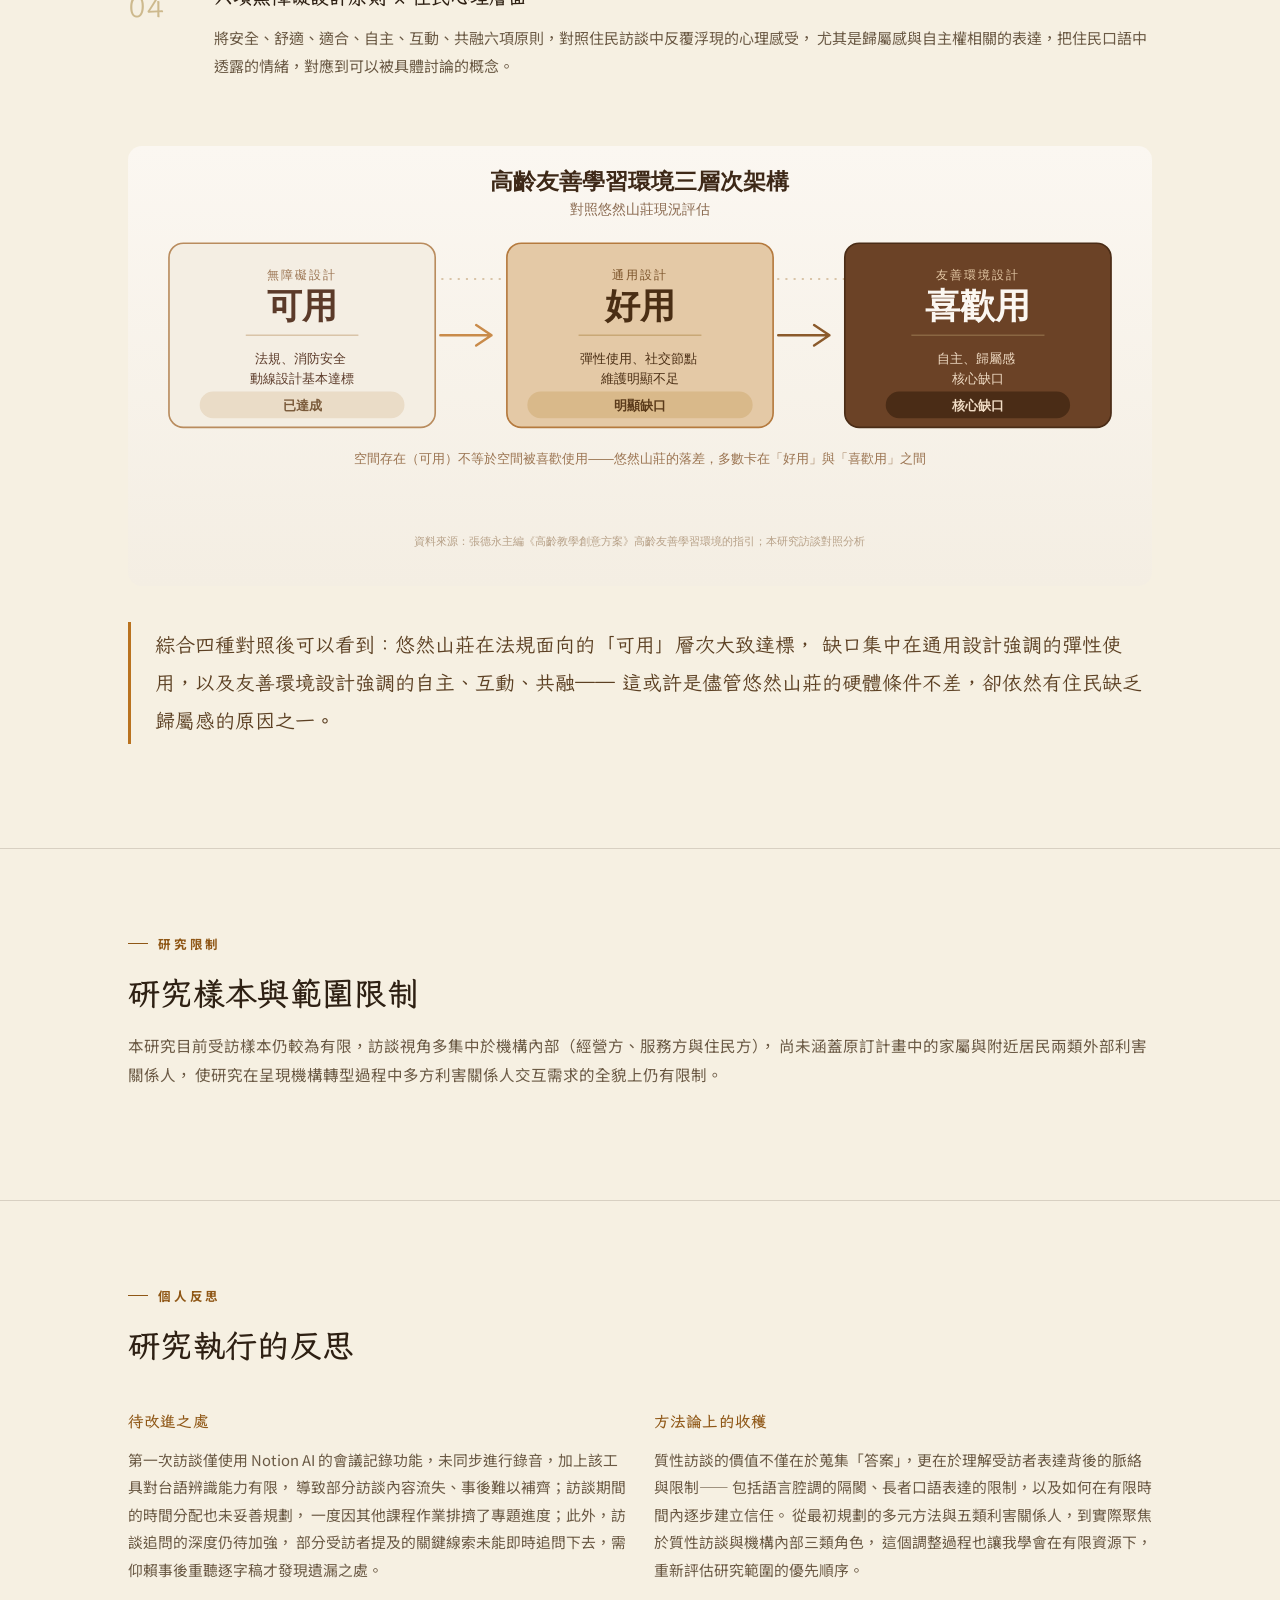
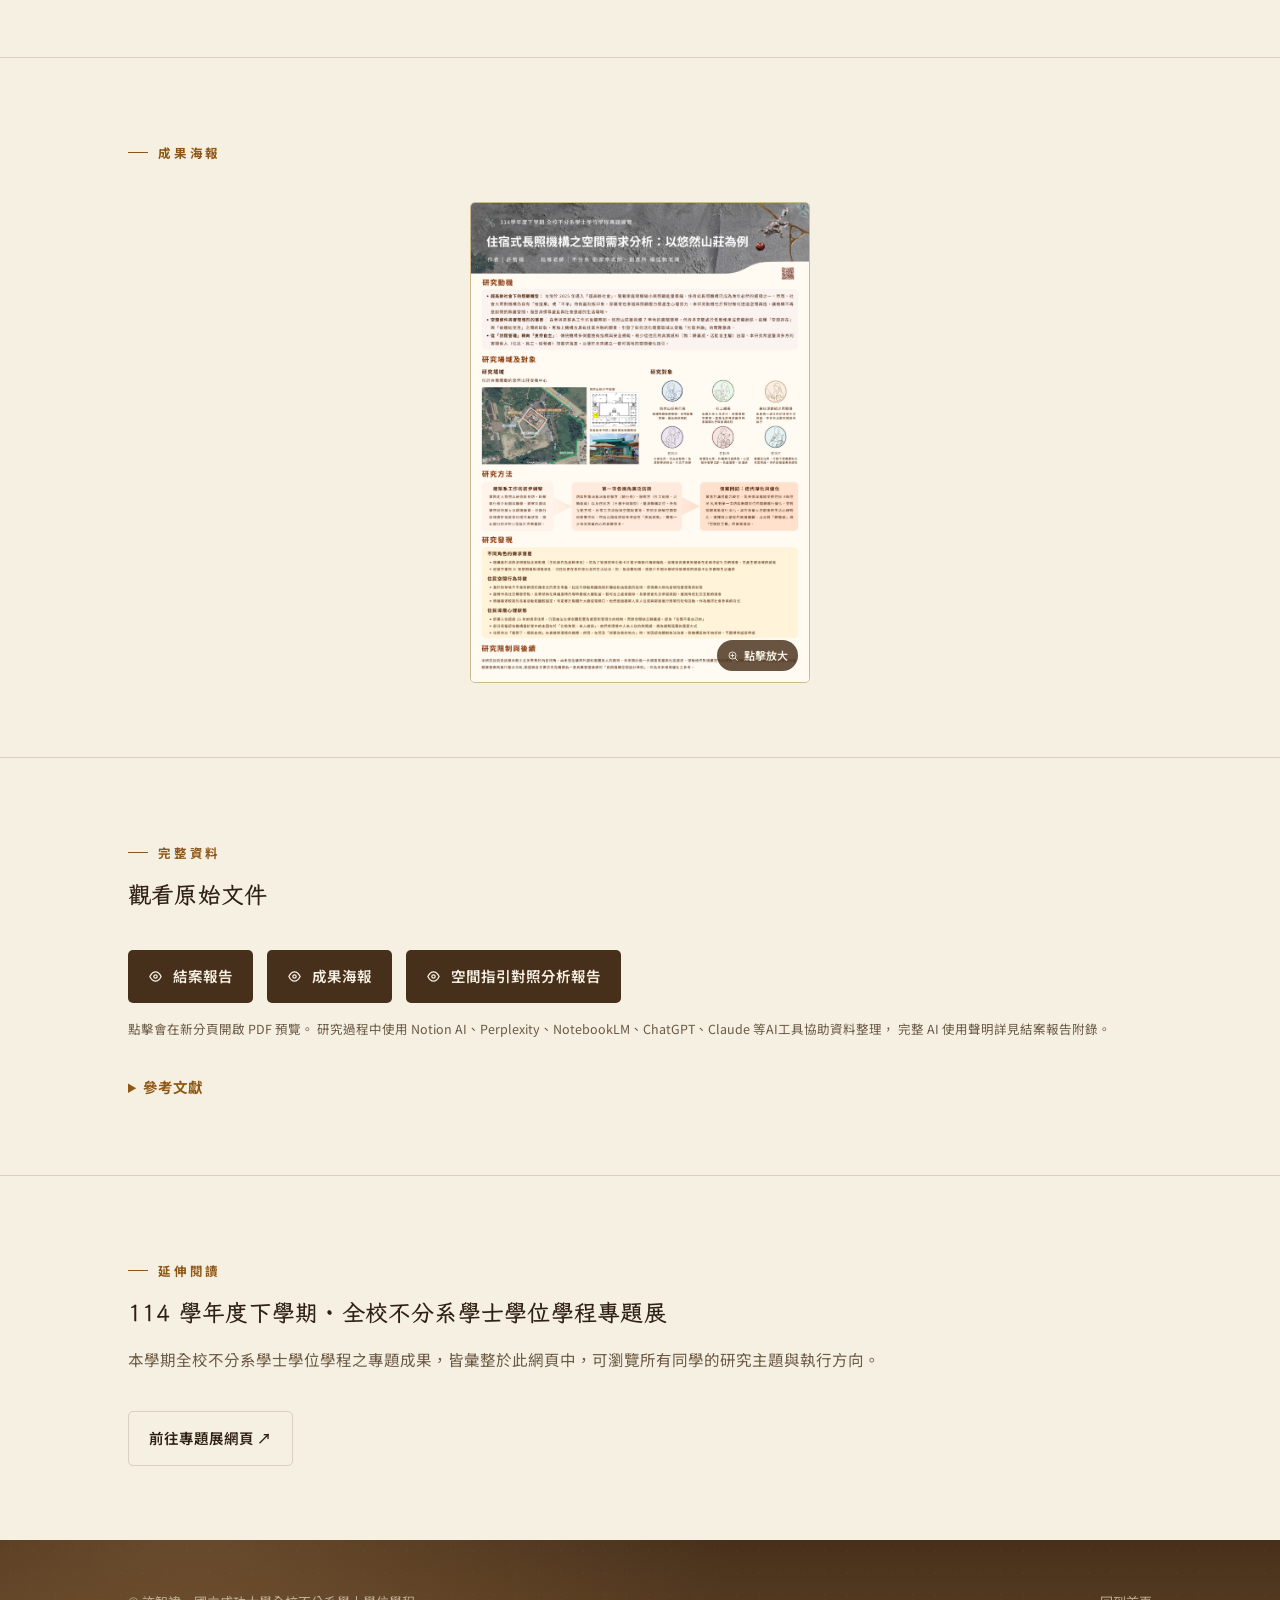
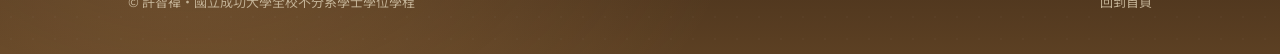
==== commit bf76c6af: "Update project-1.html" ====
--- a/projects/project-1.html
+++ b/projects/project-1.html
@@ -407,7 +407,7 @@
 <div class="pull reveal" style="margin-top:36px;">
   綜合四種對照後可以看到：悠然山莊在法規面向的「可用」層次大致達標，
   缺口集中在通用設計強調的彈性使用，以及友善環境設計強調的自主、互動、共融——
-  這也解釋了為什麼硬體條件不差，住民卻仍缺乏歸屬感。
+  這或許是儘管悠然山莊的硬體條件不差，卻依然有住民缺乏歸屬感的原因之一。
 </div>
 
   </div>
